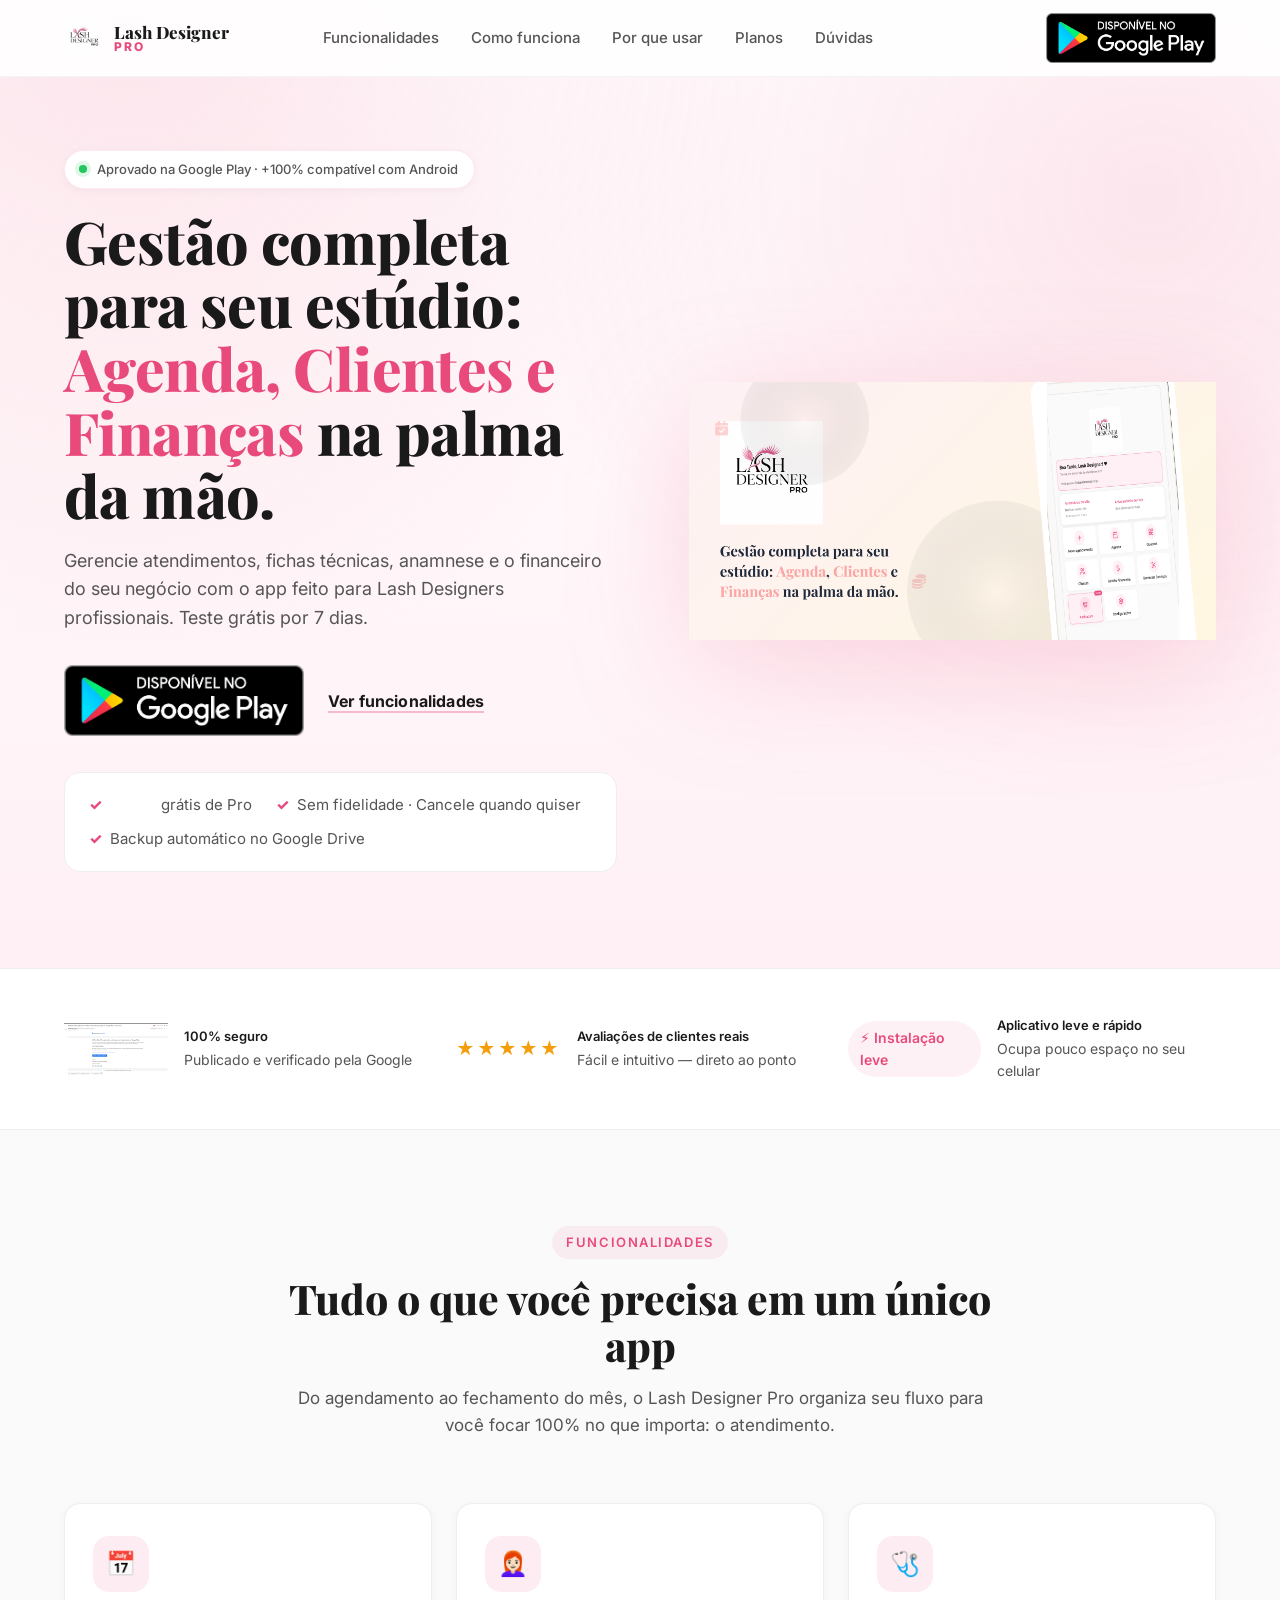
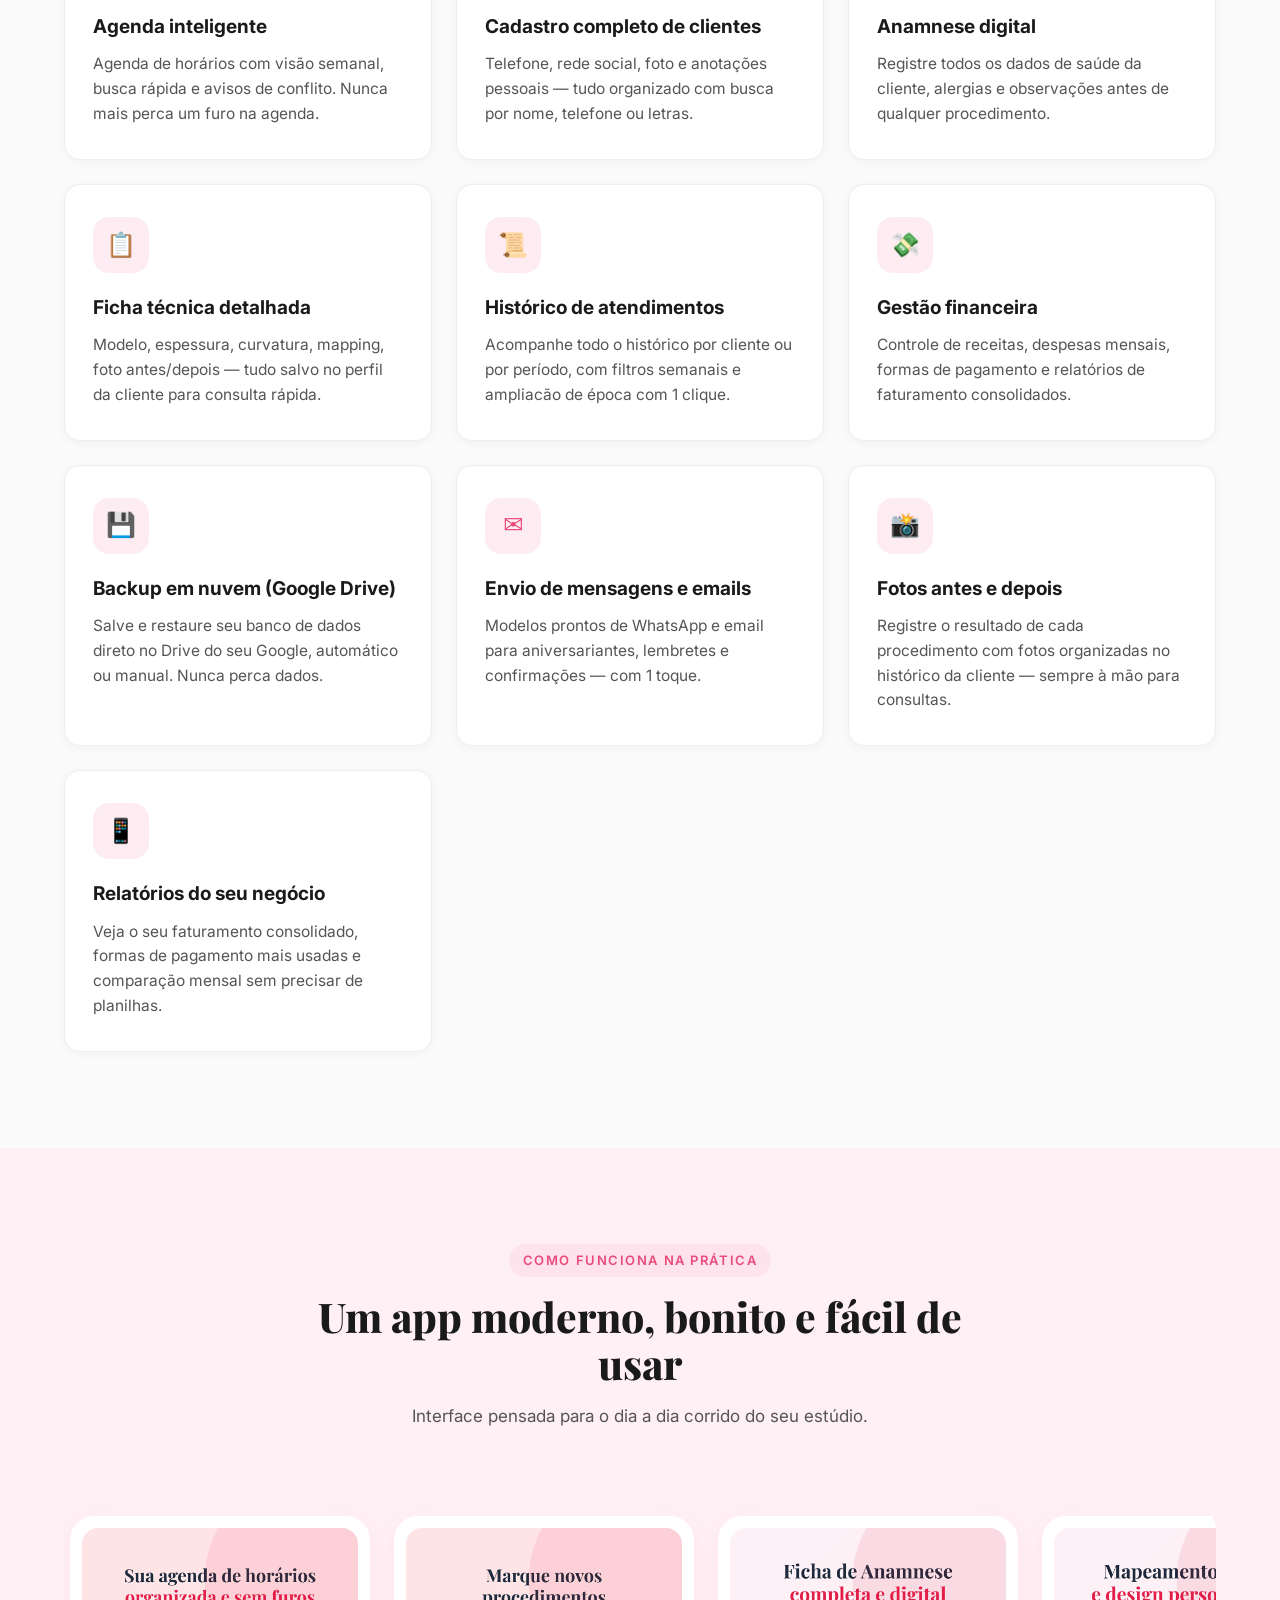
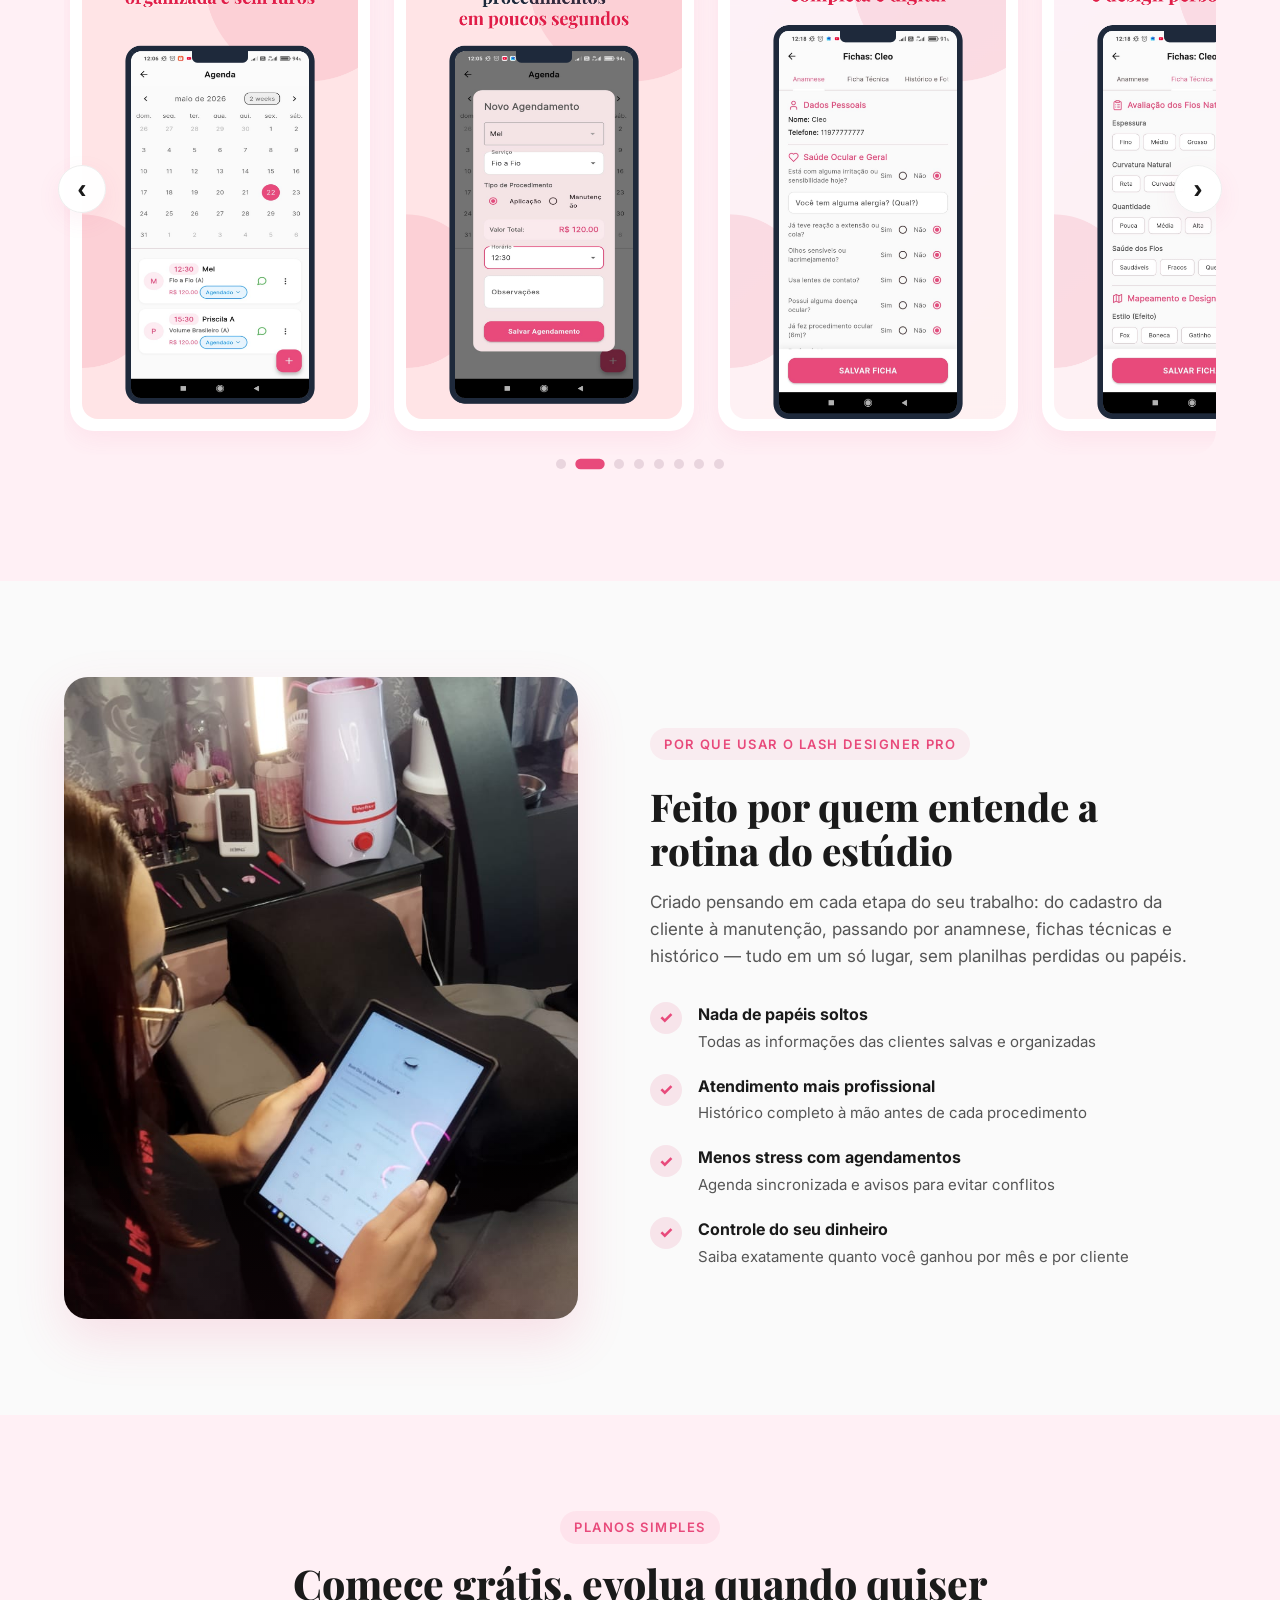
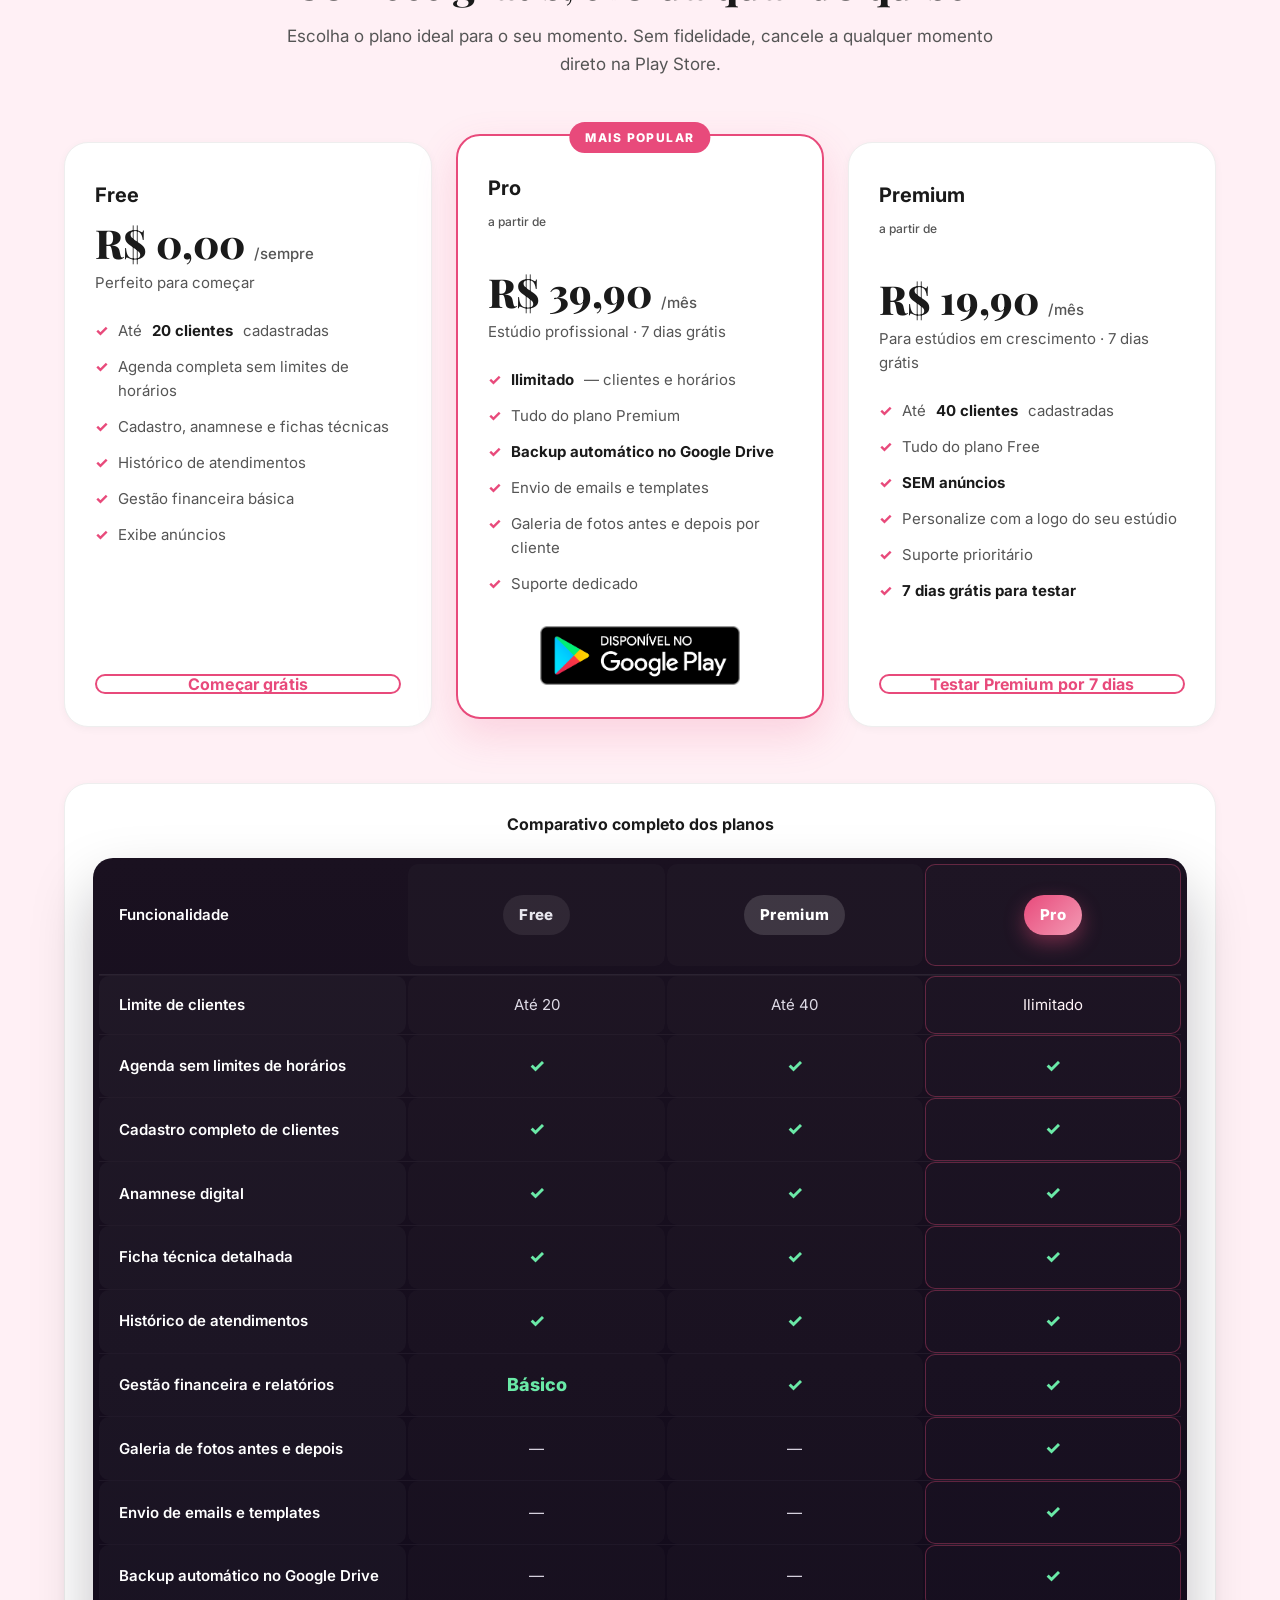
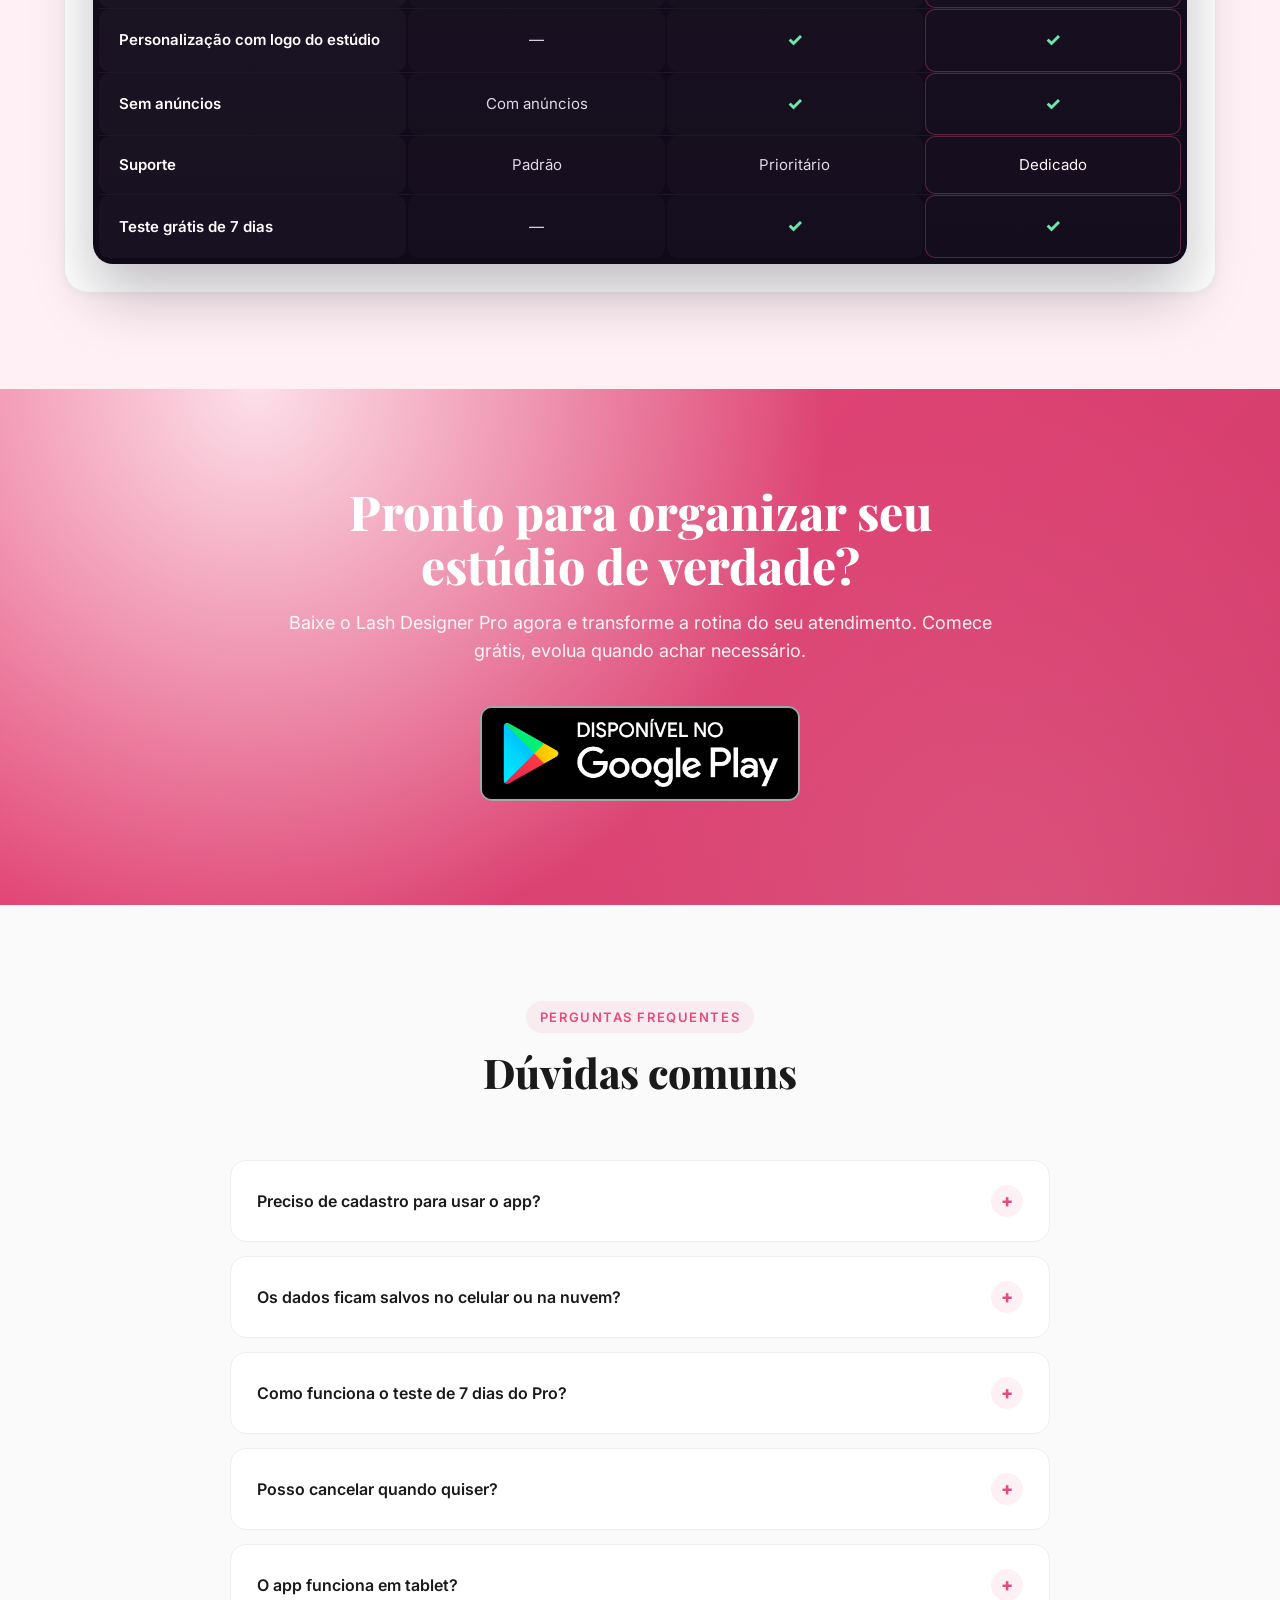
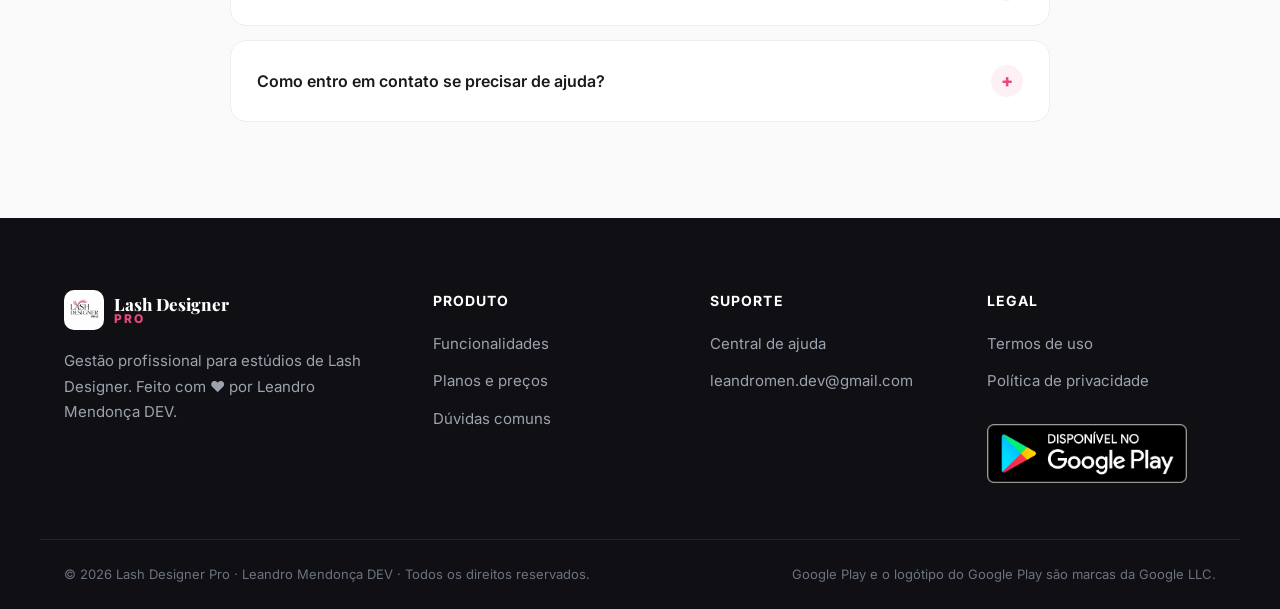
==== index.html @ ff180535 "Site do Lash Designer Pro (landing page)" ====
<!DOCTYPE html>
<html lang="pt-BR">
<head>
  <meta charset="UTF-8" />
  <meta http-equiv="X-UA-Compatible" content="IE=edge" />
  <meta name="viewport" content="width=device-width, initial-scale=1.0" />
  <meta name="theme-color" content="#E84A7B" />

  <title>Lash Designer Pro — Gestão Completa para Seu Estúdio</title>
  <meta
    name="description"
    content="Solução profissional para Lash Designers com gestão de agenda, clientes, histórico de atendimentos, financeiro e backup em nuvem. Teste grátis por 7 dias."
  />
  <meta
    name="keywords"
    content="Lash Designer, agenda de lash, aplicativo para lash designer, gestão de estúdio, ficha técnica de cílios, anamnese de lash"
  />
  <meta name="author" content="Leandro Mendonça DEV" />

  <meta property="og:type" content="website" />
  <meta property="og:title" content="Lash Designer Pro — Gestão Completa para Seu Estúdio" />
  <meta
    property="og:description"
    content="Agenda, clientes, histórico de atendimentos, financeiro e backup em nuvem. Tudo na palma da mão."
  />
  <meta property="og:image" content="assets/img/hero-mockup.png" />
  <meta property="og:locale" content="pt_BR" />

  <link rel="icon" type="image/png" href="assets/img/logo.png" />
  <link rel="preconnect" href="https://fonts.googleapis.com" />
  <link rel="preconnect" href="https://fonts.gstatic.com" crossorigin />
  <link
    href="https://fonts.googleapis.com/css2?family=Inter:wght@400;500;600;700&family=Playfair+Display:wght@700;800&display=swap"
    rel="stylesheet"
  />
  <link rel="stylesheet" href="css/styles.css" />
</head>
<body>
  <!-- NAVBAR -->
  <header class="navbar" id="navbar">
    <div class="container nav-container">
      <a href="#top" class="brand" aria-label="Lash Designer Pro home">
        <img src="assets/img/logo.png" alt="Logo Lash Designer Pro" class="brand-logo" />
        <div class="brand-text">
          <span class="brand-title">Lash Designer</span>
          <span class="brand-sub">PRO</span>
        </div>
      </a>

      <nav class="nav-menu" id="nav-menu" aria-label="Menu principal">
        <a href="#funcionalidades">Funcionalidades</a>
        <a href="#screenshots">Como funciona</a>
        <a href="#por-que-usar">Por que usar</a>
        <a href="#planos">Planos</a>
        <a href="#faq">Dúvidas</a>
      </nav>

      <a
        class="play-badge-link nav-cta-badge"
        href="https://play.google.com/store/apps/details?id=com.lmdev.lashagenda&hl=pt"
        target="_blank"
        rel="noopener"
        aria-label="Baixar na Google Play"
      >
        <img
          class="play-badge play-badge-sm"
          src="assets/img/disponivel-google-play.png"
          alt="Baixar na Google Play"
          width="170"
          height="52"
        />
      </a>

      <button
        class="nav-toggle"
        id="nav-toggle"
        aria-expanded="false"
        aria-controls="nav-menu"
        aria-label="Abrir menu"
      >
        <span></span><span></span><span></span>
      </button>
    </div>
  </header>

  <main id="top">
    <!-- HERO -->
    <section class="hero">
      <div class="container hero-grid">
        <div class="hero-copy">
          <span class="badge">
            <span class="badge-dot"></span>
            Aprovado na Google Play · +100% compatível com Android
          </span>
          <h1 class="hero-title">
            Gestão completa para seu estúdio:
            <span class="accent">Agenda, Clientes e Finanças</span>
            na palma da mão.
          </h1>
          <p class="hero-sub">
            Gerencie atendimentos, fichas técnicas, anamnese e o financeiro do
            seu negócio com o app feito para Lash Designers profissionais.
            Teste grátis por 7 dias.
          </p>
          <div class="hero-cta">
            <a
              class="play-badge-link"
              href="https://play.google.com/store/apps/details?id=com.lmdev.lashagenda&hl=pt"
              target="_blank"
              rel="noopener"
              aria-label="Baixar Lash Designer Pro na Google Play"
            >
              <img
                class="play-badge play-badge-lg"
                src="assets/img/disponivel-google-play.png"
                alt="Disponível no Google Play"
                width="240"
                height="72"
              />
            </a>
            <a class="btn btn-ghost btn-lg" href="#funcionalidades">
              Ver funcionalidades
            </a>
          </div>
          <ul class="hero-proof">
            <li>
              <strong>7 dias</strong> grátis de Pro
            </li>
            <li>
              Sem fidelidade · Cancele quando quiser
            </li>
            <li>
              Backup automático no Google Drive
            </li>
          </ul>
        </div>

        <div class="hero-visual">
          <img
            src="assets/img/hero-mockup.png"
            alt="Tela inicial do Lash Designer Pro mostrando os cards de Agenda, Clientes e Finanças"
            class="hero-mockup"
            loading="eager"
          />
        </div>
      </div>
    </section>

    <!-- PROOF STRIP -->
    <section class="proof-strip" aria-label="Prova social e aprovação">
      <div class="container proof-grid">
        <div class="proof-item">
          <img
            src="assets/img/badge-play-aprovado.png"
            alt="Aplicativo aprovado na Google Play"
            class="proof-badge"
          />
          <div>
            <p class="proof-label">100% seguro</p>
            <p class="proof-value">Publicado e verificado pela Google</p>
          </div>
        </div>
        <div class="proof-item">
          <div class="proof-stars" aria-hidden="true">
            <span>★</span><span>★</span><span>★</span><span>★</span><span>★</span>
          </div>
          <div>
            <p class="proof-label">Avaliações de clientes reais</p>
            <p class="proof-value">Fácil e intuitivo — direto ao ponto</p>
          </div>
        </div>
        <div class="proof-item">
          <p class="proof-chip">⚡ Instalação leve</p>
          <div>
            <p class="proof-label">Aplicativo leve e rápido</p>
            <p class="proof-value">Ocupa pouco espaço no seu celular</p>
          </div>
        </div>
      </div>
    </section>

    <!-- FEATURES -->
    <section class="features section" id="funcionalidades">
      <div class="container">
        <div class="section-head">
          <span class="eyebrow">Funcionalidades</span>
          <h2>Tudo o que você precisa em um único app</h2>
          <p>
            Do agendamento ao fechamento do mês, o Lash Designer Pro organiza
            seu fluxo para você focar 100% no que importa: o atendimento.
          </p>
        </div>

        <div class="features-grid">
          <article class="feature-card">
            <div class="feature-icon icon-pink">📅</div>
            <h3>Agenda inteligente</h3>
            <p>
              Agenda de horários com visão semanal, busca rápida e avisos de
              conflito. Nunca mais perca um furo na agenda.
            </p>
          </article>

          <article class="feature-card">
            <div class="feature-icon icon-pink">👩🏻‍🦰</div>
            <h3>Cadastro completo de clientes</h3>
            <p>
              Telefone, rede social, foto e anotações pessoais — tudo organizado
              com busca por nome, telefone ou letras.
            </p>
          </article>

          <article class="feature-card">
            <div class="feature-icon icon-pink">🩺</div>
            <h3>Anamnese digital</h3>
            <p>
              Registre todos os dados de saúde da cliente, alergias e
              observações antes de qualquer procedimento.
            </p>
          </article>

          <article class="feature-card">
            <div class="feature-icon icon-pink">📋</div>
            <h3>Ficha técnica detalhada</h3>
            <p>
              Modelo, espessura, curvatura, mapping, foto antes/depois — tudo
              salvo no perfil da cliente para consulta rápida.
            </p>
          </article>

          <article class="feature-card">
            <div class="feature-icon icon-pink">📜</div>
            <h3>Histórico de atendimentos</h3>
            <p>
              Acompanhe todo o histórico por cliente ou por período, com filtros
              semanais e ampliacão de época com 1 clique.
            </p>
          </article>

          <article class="feature-card">
            <div class="feature-icon icon-pink">💸</div>
            <h3>Gestão financeira</h3>
            <p>
              Controle de receitas, despesas mensais, formas de pagamento e
              relatórios de faturamento consolidados.
            </p>
          </article>

          <article class="feature-card">
            <div class="feature-icon icon-pink">💾</div>
            <h3>Backup em nuvem (Google Drive)</h3>
            <p>
              Salve e restaure seu banco de dados direto no Drive do seu Google,
              automático ou manual. Nunca perca dados.
            </p>
          </article>

          <article class="feature-card">
            <div class="feature-icon icon-pink">✉️</div>
            <h3>Envio de mensagens e emails</h3>
            <p>
              Modelos prontos de WhatsApp e email para aniversariantes,
              lembretes e confirmações — com 1 toque.
            </p>
          </article>

          <article class="feature-card">
            <div class="feature-icon icon-pink">📸</div>
            <h3>Fotos antes e depois</h3>
            <p>
              Registre o resultado de cada procedimento com fotos organizadas
              no histórico da cliente — sempre à mão para consultas.
            </p>
          </article>

          <article class="feature-card">
            <div class="feature-icon icon-pink">📱</div>
            <h3>Relatórios do seu negócio</h3>
            <p>
              Veja o seu faturamento consolidado, formas de pagamento mais
              usadas e comparação mensal sem precisar de planilhas.
            </p>
          </article>
        </div>
      </div>
    </section>

    <!-- SCREENSHOTS -->
    <section class="screenshots section section-soft" id="screenshots">
      <div class="container">
        <div class="section-head">
          <span class="eyebrow">Como funciona na prática</span>
          <h2>Um app moderno, bonito e fácil de usar</h2>
          <p>Interface pensada para o dia a dia corrido do seu estúdio.</p>
        </div>

        <div class="carousel" id="screenshots-carousel" aria-roledescription="carousel" aria-label="Screenshots do app">
          <button class="carousel-btn carousel-prev" type="button" aria-label="Screenshot anterior">‹</button>
          <button class="carousel-btn carousel-next" type="button" aria-label="Próxima screenshot">›</button>

          <div class="carousel-viewport">
            <div class="carousel-track" id="carousel-track">
              <figure class="screenshot-item carousel-slide" aria-roledescription="slide" aria-label="1 de 8 — Tela inicial do app">
                <img src="assets/img/play/screen1-home.png" alt="Tela inicial do app" loading="lazy" />
              </figure>
              <figure class="screenshot-item carousel-slide" aria-roledescription="slide" aria-label="2 de 8 — Agenda semanal do Lash Designer Pro">
                <img src="assets/img/play/screen5-agenda.png" alt="Agenda semanal do Lash Designer Pro" loading="lazy" />
              </figure>
              <figure class="screenshot-item carousel-slide" aria-roledescription="slide" aria-label="3 de 8 — Novo agendamento em segundos">
                <img src="assets/img/play/screen8-novo-agendamento.png" alt="Novo agendamento em segundos" loading="lazy" />
              </figure>
              <figure class="screenshot-item carousel-slide" aria-roledescription="slide" aria-label="4 de 8 — Gerenciamento de clientes">
                <img src="assets/img/play/screen2.png" alt="Gerenciamento de clientes" loading="lazy" />
              </figure>
              <figure class="screenshot-item carousel-slide" aria-roledescription="slide" aria-label="5 de 8 — Tela de histórico e detalhes">
                <img src="assets/img/play/screen3.png" alt="Tela de histórico e detalhes" loading="lazy" />
              </figure>
              <figure class="screenshot-item carousel-slide" aria-roledescription="slide" aria-label="6 de 8 — Tela de financeiro ou serviços">
                <img src="assets/img/play/screen4.png" alt="Tela de financeiro ou serviços" loading="lazy" />
              </figure>
              <figure class="screenshot-item carousel-slide" aria-roledescription="slide" aria-label="7 de 8 — Tela de backup ou configurações">
                <img src="assets/img/play/screen6.png" alt="Tela de backup ou configurações" loading="lazy" />
              </figure>
              <figure class="screenshot-item carousel-slide" aria-roledescription="slide" aria-label="8 de 8 — Tela de planos e assinatura">
                <img src="assets/img/play/screen7.png" alt="Tela de planos e assinatura" loading="lazy" />
              </figure>
            </div>
          </div>

          <div class="carousel-dots" id="carousel-dots" role="tablist" aria-label="Escolher screenshot"></div>
        </div>
      </div>
    </section>

    <!-- POR QUE USAR (LIFESTYLE) -->
    <section class="why section" id="por-que-usar">
      <div class="container why-grid">
        <div class="why-media">
          <img
            src="assets/img/lifestyle.jpeg"
            alt="Lash Designer utilizando o app no tablet dentro do estúdio"
            class="why-photo"
            loading="lazy"
          />
        </div>
        <div class="why-copy">
          <span class="eyebrow">Por que usar o Lash Designer Pro</span>
          <h2>Feito por quem entende a rotina do estúdio</h2>
          <p>
            Criado pensando em cada etapa do seu trabalho: do cadastro da
            cliente à manutenção, passando por anamnese, fichas técnicas e
            histórico — tudo em um só lugar, sem planilhas perdidas ou papéis.
          </p>

          <ul class="why-list">
            <li>
              <span class="check">✓</span>
              <div>
                <strong>Nada de papéis soltos</strong>
                <p>Todas as informações das clientes salvas e organizadas</p>
              </div>
            </li>
            <li>
              <span class="check">✓</span>
              <div>
                <strong>Atendimento mais profissional</strong>
                <p>Histórico completo à mão antes de cada procedimento</p>
              </div>
            </li>
            <li>
              <span class="check">✓</span>
              <div>
                <strong>Menos stress com agendamentos</strong>
                <p>Agenda sincronizada e avisos para evitar conflitos</p>
              </div>
            </li>
            <li>
              <span class="check">✓</span>
              <div>
                <strong>Controle do seu dinheiro</strong>
                <p>Saiba exatamente quanto você ganhou por mês e por cliente</p>
              </div>
            </li>
          </ul>
        </div>
      </div>
    </section>

    <!-- PLANOS -->
    <section class="pricing section section-soft" id="planos">
      <div class="container">
        <div class="section-head">
          <span class="eyebrow">Planos simples</span>
          <h2>Comece grátis, evolua quando quiser</h2>
          <p>
            Escolha o plano ideal para o seu momento. Sem fidelidade, cancele a
            qualquer momento direto na Play Store.
          </p>
        </div>

        <div class="pricing-grid">
          <!-- Free -->
          <article class="plan-card">
            <header class="plan-head">
              <h3>Free</h3>
              <p class="plan-price">
                R$ 0,00
                <span>/sempre</span>
              </p>
              <p class="plan-sub">Perfeito para começar</p>
            </header>
            <ul class="plan-list">
              <li>Até <strong>20 clientes</strong> cadastradas</li>
              <li>Agenda completa sem limites de horários</li>
              <li>Cadastro, anamnese e fichas técnicas</li>
              <li>Histórico de atendimentos</li>
              <li>Gestão financeira básica</li>
              <li>Exibe anúncios</li>
            </ul>
            <a
              class="btn btn-outline btn-block"
              href="https://play.google.com/store/apps/details?id=com.lmdev.lashagenda&hl=pt"
              target="_blank"
              rel="noopener"
            >
              Começar grátis
            </a>
          </article>

          <!-- Pro (destaque) -->
          <article class="plan-card plan-featured">
            <div class="plan-ribbon">MAIS POPULAR</div>
            <header class="plan-head">
              <h3>Pro</h3>
              <p class="plan-price">
                <span class="small">a partir de</span><br />
                R$ 39,90
                <span>/mês</span>
              </p>
              <p class="plan-sub">Estúdio profissional · 7 dias grátis</p>
            </header>
            <ul class="plan-list">
              <li><strong>Ilimitado</strong> — clientes e horários</li>
              <li>Tudo do plano Premium</li>
              <li><strong>Backup automático no Google Drive</strong></li>
              <li>Envio de emails e templates</li>
              <li>Galeria de fotos antes e depois por cliente</li>
              <li>Suporte dedicado</li>
            </ul>
            <a
              class="play-badge-link play-badge-block"
              href="https://play.google.com/store/apps/details?id=com.lmdev.lashagenda&hl=pt"
              target="_blank"
              rel="noopener"
              aria-label="Testar plano Pro por 7 dias na Google Play"
            >
              <img
                class="play-badge play-badge-md"
                src="assets/img/disponivel-google-play.png"
                alt="Testar Pro por 7 dias — Disponível no Google Play"
                width="220"
                height="66"
              />
            </a>
          </article>

          <!-- Premium -->
          <article class="plan-card">
            <header class="plan-head">
              <h3>Premium</h3>
              <p class="plan-price">
                <span class="small">a partir de</span><br />
                R$ 19,90
                <span>/mês</span>
              </p>
              <p class="plan-sub">Para estúdios em crescimento · 7 dias grátis</p>
            </header>
            <ul class="plan-list">
              <li>Até <strong>40 clientes</strong> cadastradas</li>
              <li>Tudo do plano Free</li>
              <li><strong>SEM anúncios</strong></li>
              <li>Personalize com a logo do seu estúdio</li>
              <li>Suporte prioritário</li>
              <li><strong>7 dias grátis para testar</strong></li>
            </ul>
            <a
              class="btn btn-outline btn-block"
              href="https://play.google.com/store/apps/details?id=com.lmdev.lashagenda&hl=pt"
              target="_blank"
              rel="noopener"
            >
              Testar Premium por 7 dias
            </a>
          </article>
        </div>

        <div class="pricing-table-wrap">
          <p class="pricing-table-label">Comparativo completo dos planos</p>

          <div class="pricing-table" role="table" aria-label="Comparativo de planos Free, Premium e Pro">
            <div class="pricing-table-head pricing-table-row" role="row">
              <div class="pricing-table-cell pricing-table-feature" role="columnheader">Funcionalidade</div>
              <div class="pricing-table-cell" role="columnheader">
                <span class="plan-mini plan-mini-free">Free</span>
              </div>
              <div class="pricing-table-cell" role="columnheader">
                <span class="plan-mini plan-mini-premium">Premium</span>
              </div>
              <div class="pricing-table-cell pricing-table-featured" role="columnheader">
                <span class="plan-mini plan-mini-pro">Pro</span>
              </div>
            </div>

            <div class="pricing-table-row" role="row">
              <div class="pricing-table-cell pricing-table-feature" role="cell">Limite de clientes</div>
              <div class="pricing-table-cell" role="cell">Até 20</div>
              <div class="pricing-table-cell" role="cell">Até 40</div>
              <div class="pricing-table-cell pricing-table-featured" role="cell">Ilimitado</div>
            </div>

            <div class="pricing-table-row" role="row">
              <div class="pricing-table-cell pricing-table-feature" role="cell">Agenda sem limites de horários</div>
              <div class="pricing-table-cell pricing-check" role="cell">✓</div>
              <div class="pricing-table-cell pricing-check" role="cell">✓</div>
              <div class="pricing-table-cell pricing-table-featured pricing-check" role="cell">✓</div>
            </div>

            <div class="pricing-table-row" role="row">
              <div class="pricing-table-cell pricing-table-feature" role="cell">Cadastro completo de clientes</div>
              <div class="pricing-table-cell pricing-check" role="cell">✓</div>
              <div class="pricing-table-cell pricing-check" role="cell">✓</div>
              <div class="pricing-table-cell pricing-table-featured pricing-check" role="cell">✓</div>
            </div>

            <div class="pricing-table-row" role="row">
              <div class="pricing-table-cell pricing-table-feature" role="cell">Anamnese digital</div>
              <div class="pricing-table-cell pricing-check" role="cell">✓</div>
              <div class="pricing-table-cell pricing-check" role="cell">✓</div>
              <div class="pricing-table-cell pricing-table-featured pricing-check" role="cell">✓</div>
            </div>

            <div class="pricing-table-row" role="row">
              <div class="pricing-table-cell pricing-table-feature" role="cell">Ficha técnica detalhada</div>
              <div class="pricing-table-cell pricing-check" role="cell">✓</div>
              <div class="pricing-table-cell pricing-check" role="cell">✓</div>
              <div class="pricing-table-cell pricing-table-featured pricing-check" role="cell">✓</div>
            </div>

            <div class="pricing-table-row" role="row">
              <div class="pricing-table-cell pricing-table-feature" role="cell">Histórico de atendimentos</div>
              <div class="pricing-table-cell pricing-check" role="cell">✓</div>
              <div class="pricing-table-cell pricing-check" role="cell">✓</div>
              <div class="pricing-table-cell pricing-table-featured pricing-check" role="cell">✓</div>
            </div>

            <div class="pricing-table-row" role="row">
              <div class="pricing-table-cell pricing-table-feature" role="cell">Gestão financeira e relatórios</div>
              <div class="pricing-table-cell pricing-check" role="cell">Básico</div>
              <div class="pricing-table-cell pricing-check" role="cell">✓</div>
              <div class="pricing-table-cell pricing-table-featured pricing-check" role="cell">✓</div>
            </div>

            <div class="pricing-table-row" role="row">
              <div class="pricing-table-cell pricing-table-feature" role="cell">Galeria de fotos antes e depois</div>
              <div class="pricing-table-cell" role="cell">—</div>
              <div class="pricing-table-cell" role="cell">—</div>
              <div class="pricing-table-cell pricing-table-featured pricing-check" role="cell">✓</div>
            </div>

            <div class="pricing-table-row" role="row">
              <div class="pricing-table-cell pricing-table-feature" role="cell">Envio de emails e templates</div>
              <div class="pricing-table-cell" role="cell">—</div>
              <div class="pricing-table-cell" role="cell">—</div>
              <div class="pricing-table-cell pricing-table-featured pricing-check" role="cell">✓</div>
            </div>

            <div class="pricing-table-row" role="row">
              <div class="pricing-table-cell pricing-table-feature" role="cell">Backup automático no Google Drive</div>
              <div class="pricing-table-cell" role="cell">—</div>
              <div class="pricing-table-cell" role="cell">—</div>
              <div class="pricing-table-cell pricing-table-featured pricing-check" role="cell">✓</div>
            </div>

            <div class="pricing-table-row" role="row">
              <div class="pricing-table-cell pricing-table-feature" role="cell">Personalização com logo do estúdio</div>
              <div class="pricing-table-cell" role="cell">—</div>
              <div class="pricing-table-cell pricing-check" role="cell">✓</div>
              <div class="pricing-table-cell pricing-table-featured pricing-check" role="cell">✓</div>
            </div>

            <div class="pricing-table-row" role="row">
              <div class="pricing-table-cell pricing-table-feature" role="cell">Sem anúncios</div>
              <div class="pricing-table-cell" role="cell">Com anúncios</div>
              <div class="pricing-table-cell pricing-check" role="cell">✓</div>
              <div class="pricing-table-cell pricing-table-featured pricing-check" role="cell">✓</div>
            </div>

            <div class="pricing-table-row" role="row">
              <div class="pricing-table-cell pricing-table-feature" role="cell">Suporte</div>
              <div class="pricing-table-cell" role="cell">Padrão</div>
              <div class="pricing-table-cell" role="cell">Prioritário</div>
              <div class="pricing-table-cell pricing-table-featured" role="cell">Dedicado</div>
            </div>

            <div class="pricing-table-row" role="row">
              <div class="pricing-table-cell pricing-table-feature" role="cell">Teste grátis de 7 dias</div>
              <div class="pricing-table-cell" role="cell">—</div>
              <div class="pricing-table-cell pricing-check" role="cell">✓</div>
              <div class="pricing-table-cell pricing-table-featured pricing-check" role="cell">✓</div>
            </div>
          </div>
        </div>
      </div>
    </section>

    <!-- FINAL CTA -->
    <section class="final-cta">
      <div class="container final-cta-inner">
        <h2>Pronto para organizar seu estúdio de verdade?</h2>
        <p>
          Baixe o Lash Designer Pro agora e transforme a rotina do seu
          atendimento. Comece grátis, evolua quando achar necessário.
        </p>
        <a
          class="play-badge-link"
          href="https://play.google.com/store/apps/details?id=com.lmdev.lashagenda&hl=pt"
          target="_blank"
          rel="noopener"
          aria-label="Baixar Lash Designer Pro na Google Play"
        >
          <img
            class="play-badge play-badge-xl"
            src="assets/img/disponivel-google-play.png"
            alt="Disponível no Google Play"
            width="300"
            height="90"
          />
        </a>
      </div>
    </section>

    <!-- FAQ -->
    <section class="faq section" id="faq">
      <div class="container">
        <div class="section-head">
          <span class="eyebrow">Perguntas frequentes</span>
          <h2>Dúvidas comuns</h2>
        </div>

        <div class="faq-list">
          <details class="faq-item">
            <summary>
              <span>Preciso de cadastro para usar o app?</span>
              <span class="faq-toggle">+</span>
            </summary>
            <p>
              Não. Você baixa, abre e já pode começar a cadastrar suas clientes
              e agendamentos gratuitamente. O login com Google é necessário
              apenas para o backup em nuvem do plano Pro.
            </p>
          </details>

          <details class="faq-item">
            <summary>
              <span>Os dados ficam salvos no celular ou na nuvem?</span>
              <span class="faq-toggle">+</span>
            </summary>
            <p>
              Por padrão tudo é salvo localmente no seu celular (SQLite). No
              plano Pro você ativa o backup automático no Google Drive e pode
              restaurar em outro dispositivo, mantendo sua base intacta.
            </p>
          </details>

          <details class="faq-item">
            <summary>
              <span>Como funciona o teste de 7 dias do Pro?</span>
              <span class="faq-toggle">+</span>
            </summary>
            <p>
              Ao assinar o Pro pela Play Store, você ganha 7 dias de acesso
              completo sem cobrança. Se não gostar, basta cancelar antes do fim
              do período que nada é cobrado.
            </p>
          </details>

          <details class="faq-item">
            <summary>
              <span>Posso cancelar quando quiser?</span>
              <span class="faq-toggle">+</span>
            </summary>
            <p>
              Claro! Sem fidelidade nenhuma. A assinatura é recorrente mensal e
              você pode cancelar direto pela Play Store a qualquer momento,
              mantendo o acesso até o fim do período pago.
            </p>
          </details>

          <details class="faq-item">
            <summary>
              <span>O app funciona em tablet?</span>
              <span class="faq-toggle">+</span>
            </summary>
            <p>
              Sim. Todas as telas são adaptáveis a celulares e tablets Android,
              com layout responsivo para você usar onde preferir — inclusive no
              estúdio, com a tela maior.
            </p>
          </details>

          <details class="faq-item">
            <summary>
              <span>Como entro em contato se precisar de ajuda?</span>
              <span class="faq-toggle">+</span>
            </summary>
            <p>
              Dentro do app, menu Configurações, existe uma área de Suporte e
              Contato. Lá você também encontra os nossos canais oficiais para
              dúvidas rápidas por WhatsApp ou email.
            </p>
          </details>
        </div>
      </div>
    </section>
  </main>

  <!-- FOOTER -->
  <footer class="footer">
    <div class="container footer-grid">
      <div class="footer-brand">
        <a href="#top" class="brand">
          <img src="assets/img/logo.png" alt="Logo Lash Designer Pro" class="brand-logo" />
          <div class="brand-text">
            <span class="brand-title">Lash Designer</span>
            <span class="brand-sub">PRO</span>
          </div>
        </a>
        <p>
          Gestão profissional para estúdios de Lash Designer. Feito com ❤️ por
          Leandro Mendonça DEV.
        </p>
      </div>

      <div class="footer-col">
        <h4>Produto</h4>
        <ul>
          <li><a href="#funcionalidades">Funcionalidades</a></li>
          <li><a href="#planos">Planos e preços</a></li>
          <li><a href="#faq">Dúvidas comuns</a></li>
        </ul>
      </div>

      <div class="footer-col">
        <h4>Suporte</h4>
        <ul>
          <li><a href="#faq">Central de ajuda</a></li>
          <li><a href="mailto:leandromen.dev@gmail.com">leandromen.dev@gmail.com</a></li>
        </ul>
      </div>

      <div class="footer-col">
        <h4>Legal</h4>
        <ul>
          <li><a href="termos.html">Termos de uso</a></li>
          <li><a href="privacidade.html">Política de privacidade</a></li>
        </ul>
        <a
          class="play-badge-link footer-play-badge"
          href="https://play.google.com/store/apps/details?id=com.lmdev.lashagenda&hl=pt"
          target="_blank"
          rel="noopener"
          aria-label="Baixar Lash Designer Pro na Google Play"
        >
          <img
            class="play-badge play-badge-md"
            src="assets/img/disponivel-google-play.png"
            alt="Disponível no Google Play"
            width="190"
            height="58"
          />
        </a>
      </div>
    </div>

    <div class="container footer-bottom">
      <p>© <span id="year"></span> Lash Designer Pro · Leandro Mendonça DEV · Todos os direitos reservados.</p>
      <p class="footer-disclaimer">
        Google Play e o logótipo do Google Play são marcas da Google LLC.
      </p>
    </div>
  </footer>

  <script src="js/main.js" defer></script>
</body>
</html>
---- css/styles.css ----
/* =========================================================
   Lash Designer Pro · Landing Page
   Paleta extraída do app (lib/src/core/theme.dart)
   ========================================================= */

:root {
  --primary: #e84a7b;
  --primary-dark: #d13b6b;
  --primary-soft: #fff0f5;
  --accent: #f39ab4;
  --text: #1a1a1a;
  --subtext: #555555;
  --bg: #fafafa;
  --white: #ffffff;
  --border: #eeeeee;
  --border-strong: #dddddd;
  --shadow-sm: 0 2px 8px rgba(0, 0, 0, 0.04);
  --shadow-md: 0 8px 24px rgba(232, 74, 123, 0.08);
  --shadow-lg: 0 20px 50px rgba(232, 74, 123, 0.15);
  --radius-sm: 8px;
  --radius-md: 12px;
  --radius-lg: 16px;
  --radius-xl: 24px;
  --container: 1200px;
  --transition: 0.25s ease;
  --font-sans: "Inter", system-ui, -apple-system, Segoe UI, Roboto, sans-serif;
  --font-display: "Playfair Display", Georgia, "Times New Roman", serif;
}

* {
  margin: 0;
  padding: 0;
  box-sizing: border-box;
}

html {
  scroll-behavior: smooth;
  scroll-padding-top: 80px;
}

body {
  font-family: var(--font-sans);
  color: var(--text);
  background: var(--bg);
  line-height: 1.6;
  -webkit-font-smoothing: antialiased;
  -moz-osx-font-smoothing: grayscale;
  overflow-x: hidden;
}

img {
  max-width: 100%;
  height: auto;
  display: block;
}

a {
  color: inherit;
  text-decoration: none;
  transition: color var(--transition);
}

.container {
  width: 100%;
  max-width: var(--container);
  margin: 0 auto;
  padding: 0 24px;
}

.section {
  padding: 96px 0;
}

.section-soft {
  background: var(--primary-soft);
}

.section-head {
  max-width: 720px;
  margin: 0 auto 64px;
  text-align: center;
}

.eyebrow {
  display: inline-block;
  font-size: 0.8125rem;
  font-weight: 600;
  letter-spacing: 0.12em;
  text-transform: uppercase;
  color: var(--primary);
  background: rgba(232, 74, 123, 0.08);
  padding: 6px 14px;
  border-radius: 999px;
  margin-bottom: 16px;
}

.section-head h2 {
  font-family: var(--font-display);
  font-size: clamp(1.875rem, 3.2vw, 2.75rem);
  font-weight: 800;
  line-height: 1.15;
  margin-bottom: 16px;
  color: var(--text);
}

.section-head p {
  color: var(--subtext);
  font-size: 1.0625rem;
}

/* =========================================================
   Botões
   ========================================================= */

.btn {
  display: inline-flex;
  align-items: center;
  justify-content: center;
  gap: 8px;
  font-family: var(--font-sans);
  font-weight: 700;
  letter-spacing: 0.01em;
  border-radius: var(--radius-lg);
  border: 2px solid transparent;
  cursor: pointer;
  transition: all var(--transition);
  text-align: center;
  line-height: 1;
  user-select: none;
}

.btn:hover {
  transform: translateY(-1px);
}

.btn-sm {
  padding: 10px 18px;
  font-size: 0.875rem;
  min-height: 42px;
}

.btn-lg {
  padding: 16px 26px;
  font-size: 1rem;
  min-height: 54px;
  border-radius: 16px;
}

.btn-xl {
  padding: 20px 30px;
  font-size: 1.0625rem;
  min-height: 64px;
  border-radius: 18px;
}

.btn-block {
  width: 100%;
}

.btn-primary {
  background: var(--primary);
  color: var(--white);
  box-shadow: 0 8px 20px rgba(232, 74, 123, 0.3);
}

.btn-primary:hover {
  background: var(--primary-dark);
  box-shadow: 0 12px 28px rgba(232, 74, 123, 0.4);
}

.btn-outline {
  background: var(--white);
  color: var(--primary);
  border-color: var(--primary);
}

.btn-outline:hover {
  background: var(--primary);
  color: var(--white);
}

.btn-ghost {
  background: transparent;
  color: var(--text);
  border-color: transparent;
  padding-left: 6px;
  padding-right: 6px;
  text-decoration: underline;
  text-underline-offset: 4px;
  text-decoration-color: rgba(232, 74, 123, 0.35);
  text-decoration-thickness: 2px;
  min-height: auto;
  box-shadow: none;
}

.btn-ghost:hover {
  color: var(--primary);
  text-decoration-color: var(--primary);
  transform: none;
}

/* =========================================================
   Navbar
   ========================================================= */

.navbar {
  position: fixed;
  top: 0;
  left: 0;
  right: 0;
  z-index: 100;
  background: rgba(255, 255, 255, 0.9);
  backdrop-filter: saturate(180%) blur(10px);
  -webkit-backdrop-filter: saturate(180%) blur(10px);
  border-bottom: 1px solid rgba(0, 0, 0, 0.04);
  transition: box-shadow var(--transition);
}

.navbar.scrolled {
  box-shadow: var(--shadow-sm);
}

.nav-container {
  display: flex;
  align-items: center;
  justify-content: space-between;
  gap: 16px;
  height: 76px;
}

.brand {
  display: flex;
  align-items: center;
  gap: 10px;
  flex-shrink: 0;
}

.brand-logo {
  width: 40px;
  height: 40px;
  object-fit: contain;
  border-radius: 10px;
}

.brand-text {
  display: flex;
  flex-direction: column;
  line-height: 1;
}

.brand-title {
  font-family: var(--font-display);
  font-weight: 800;
  font-size: 1.0625rem;
  color: var(--text);
}

.brand-sub {
  font-weight: 800;
  font-size: 0.75rem;
  letter-spacing: 0.15em;
  color: var(--primary);
}

.nav-menu {
  display: flex;
  align-items: center;
  gap: 32px;
  margin: 0 auto;
}

.nav-menu a {
  font-size: 0.9375rem;
  font-weight: 500;
  color: var(--subtext);
  position: relative;
  padding: 6px 0;
}

.nav-menu a:hover {
  color: var(--primary);
}

.nav-menu a::after {
  content: "";
  position: absolute;
  left: 0;
  bottom: 0;
  width: 0;
  height: 2px;
  background: var(--primary);
  border-radius: 999px;
  transition: width var(--transition);
}

.nav-menu a:hover::after {
  width: 100%;
}

.nav-cta,
.nav-cta-badge {
  margin-left: auto;
}

.nav-toggle {
  display: none;
  background: none;
  border: 0;
  cursor: pointer;
  width: 44px;
  height: 44px;
  padding: 10px;
  margin-left: auto;
}

.nav-toggle span {
  display: block;
  width: 100%;
  height: 2.5px;
  background: var(--text);
  margin: 5px 0;
  border-radius: 2px;
  transition: all var(--transition);
  transform-origin: center;
}

.nav-toggle[aria-expanded="true"] span:nth-child(1) {
  transform: translateY(7.5px) rotate(45deg);
}
.nav-toggle[aria-expanded="true"] span:nth-child(2) {
  opacity: 0;
}
.nav-toggle[aria-expanded="true"] span:nth-child(3) {
  transform: translateY(-7.5px) rotate(-45deg);
}

/* =========================================================
   Hero
   ========================================================= */

.hero {
  padding-top: 150px;
  padding-bottom: 96px;
  background:
    radial-gradient(circle at 10% 0%, rgba(243, 154, 180, 0.25), transparent 45%),
    radial-gradient(circle at 90% 20%, rgba(232, 74, 123, 0.12), transparent 45%),
    linear-gradient(180deg, #ffffff 0%, var(--primary-soft) 100%);
  overflow: hidden;
}

.hero-grid {
  display: grid;
  grid-template-columns: 1.05fr 1fr;
  gap: 72px;
  align-items: center;
}

.badge {
  display: inline-flex;
  align-items: center;
  gap: 10px;
  background: var(--white);
  padding: 8px 16px 8px 14px;
  border-radius: 999px;
  box-shadow: var(--shadow-sm);
  border: 1px solid rgba(232, 74, 123, 0.12);
  font-size: 0.8125rem;
  color: var(--subtext);
  font-weight: 500;
  margin-bottom: 20px;
}

.badge-dot {
  width: 8px;
  height: 8px;
  background: #22c55e;
  border-radius: 50%;
  box-shadow: 0 0 0 4px rgba(34, 197, 94, 0.15);
}

.hero-title {
  font-family: var(--font-display);
  font-size: clamp(2.1875rem, 4.6vw, 3.75rem);
  font-weight: 800;
  line-height: 1.08;
  letter-spacing: -0.01em;
  margin-bottom: 20px;
  color: var(--text);
}

.hero-title .accent {
  color: var(--primary);
}

.hero-sub {
  color: var(--subtext);
  font-size: 1.125rem;
  margin-bottom: 32px;
  max-width: 560px;
}

.hero-cta {
  display: flex;
  align-items: center;
  gap: 16px;
  margin-bottom: 36px;
  flex-wrap: wrap;
}

.hero-proof {
  display: flex;
  flex-wrap: wrap;
  list-style: none;
  gap: 10px 24px;
  padding: 20px 24px;
  background: var(--white);
  border: 1px solid var(--border);
  border-radius: var(--radius-lg);
  max-width: 560px;
}

.hero-proof li {
  display: flex;
  align-items: center;
  gap: 8px;
  color: var(--subtext);
  font-size: 0.9375rem;
}

.hero-proof li::before {
  content: "✓";
  color: var(--primary);
  font-weight: 800;
}

.hero-proof strong {
  color: var(--white);
}

/* Google Play Badge */
.play-badge-link {
  display: inline-block;
  text-decoration: none;
  transition: transform 0.3s ease, filter 0.3s ease;
  outline: none;
  line-height: 0;
  border-radius: 14px;
}
.play-badge-link:hover {
  transform: translateY(-2px) scale(1.02);
  filter: drop-shadow(0 8px 18px rgba(0, 0, 0, 0.35));
}
.play-badge-link:focus-visible {
  box-shadow: 0 0 0 3px var(--primary);
}
.play-badge {
  display: block;
  height: auto;
}
.play-badge-lg   { width: min(240px, 62vw); max-width: 260px; }
.play-badge-xl   { width: min(320px, 78vw); max-width: 340px; }
.play-badge-md   { width: min(200px, 68vw); max-width: 220px; }
.play-badge-sm   { width: min(170px, 40vw); max-width: 180px; }

.play-badge-block {
  display: flex !important;
  justify-content: center;
  margin-top: 6px;
}

.footer-play-badge {
  margin-top: 10px;
  display: inline-block;
}

@media (max-width: 768px) {
  .hero-cta {
    flex-direction: row;
    flex-wrap: wrap;
    align-items: center;
    justify-content: center;
  }
}

.hero-visual {
  position: relative;
}

.hero-mockup {
  width: 100%;
  max-width: 640px;
  margin-left: auto;
  filter: drop-shadow(0 30px 60px rgba(232, 74, 123, 0.18));
  animation: float 6s ease-in-out infinite;
}

@keyframes float {
  0%, 100% { transform: translateY(0); }
  50% { transform: translateY(-14px); }
}

/* =========================================================
   Proof strip
   ========================================================= */

.proof-strip {
  padding: 36px 0;
  background: var(--white);
  border-top: 1px solid var(--border);
  border-bottom: 1px solid var(--border);
}

.proof-grid {
  display: grid;
  grid-template-columns: repeat(3, 1fr);
  gap: 24px;
}

.proof-item {
  display: flex;
  align-items: center;
  gap: 16px;
  padding: 10px 0;
}

.proof-badge {
  height: 52px;
  width: auto;
  object-fit: contain;
}

.proof-stars {
  display: flex;
  color: #f59e0b;
  font-size: 1.125rem;
  letter-spacing: 2px;
}

.proof-chip {
  background: rgba(232, 74, 123, 0.08);
  color: var(--primary);
  padding: 6px 12px;
  border-radius: 999px;
  font-size: 0.875rem;
  font-weight: 600;
}

.proof-label {
  font-size: 0.8125rem;
  font-weight: 600;
  color: var(--text);
  margin-bottom: 2px;
}

.proof-value {
  font-size: 0.875rem;
  color: var(--subtext);
}

/* =========================================================
   Features
   ========================================================= */

.features-grid {
  display: grid;
  grid-template-columns: repeat(3, 1fr);
  gap: 24px;
}

.feature-card {
  background: var(--white);
  border: 1px solid var(--border);
  border-radius: var(--radius-lg);
  padding: 32px 28px;
  box-shadow: var(--shadow-sm);
  transition: all var(--transition);
}

.feature-card:hover {
  transform: translateY(-4px);
  border-color: rgba(232, 74, 123, 0.25);
  box-shadow: var(--shadow-md);
}

.feature-icon {
  width: 56px;
  height: 56px;
  border-radius: 16px;
  display: inline-flex;
  align-items: center;
  justify-content: center;
  font-size: 1.5rem;
  margin-bottom: 20px;
}

.icon-pink {
  background: rgba(232, 74, 123, 0.1);
  color: var(--primary);
}

.feature-card h3 {
  font-size: 1.1875rem;
  font-weight: 700;
  margin-bottom: 10px;
  color: var(--text);
}

.feature-card p {
  color: var(--subtext);
  font-size: 0.96875rem;
}

/* =========================================================
   Screenshots (Carousel automático lento)
   ========================================================= */

.carousel {
  position: relative;
  padding: 12px 0 16px;
}

.carousel-btn {
  position: absolute;
  top: 50%;
  transform: translateY(-50%);
  width: 48px;
  height: 48px;
  border-radius: 999px;
  border: 1px solid var(--border);
  background: rgba(255, 255, 255, 0.95);
  box-shadow: var(--shadow-md);
  color: var(--text);
  font-size: 1.75rem;
  line-height: 1;
  font-weight: 700;
  z-index: 5;
  cursor: pointer;
  display: inline-flex;
  align-items: center;
  justify-content: center;
  transition: transform 0.2s ease, background 0.2s ease, color 0.2s ease, border-color 0.2s ease;
}

.carousel-btn:hover {
  background: var(--primary);
  color: var(--white);
  border-color: var(--primary);
  transform: translateY(-50%) scale(1.06);
}

.carousel-btn:focus-visible {
  outline: 2px solid var(--primary);
  outline-offset: 3px;
}

.carousel-prev { left: -6px; }
.carousel-next { right: -6px; }

.carousel-viewport {
  overflow: hidden;
  padding: 10px 6px 24px;
  border-radius: var(--radius-xl);
}

.carousel-track {
  display: flex;
  gap: 24px;
  will-change: transform;
  transition: transform 0.8s cubic-bezier(0.22, 1, 0.36, 1);
}

.carousel-slide {
  flex: 0 0 auto;
  width: min(300px, 78vw);
  scroll-snap-align: start;
  background: var(--white);
  padding: 12px;
  border-radius: var(--radius-xl);
  box-shadow: var(--shadow-md);
  transform: scale(1);
  transition: transform 0.45s ease, box-shadow 0.45s ease;
}

.carousel-slide img {
  width: 100%;
  height: auto;
  border-radius: var(--radius-lg);
  object-fit: cover;
}

.carousel.is-paused .carousel-track {
  transition-duration: 0.2s;
}

.carousel-dots {
  display: flex;
  justify-content: center;
  align-items: center;
  gap: 10px;
  margin-top: 4px;
}

.carousel-dot {
  width: 10px;
  height: 10px;
  padding: 0;
  border-radius: 999px;
  border: none;
  background: #e9d5de;
  cursor: pointer;
  transition: transform 0.25s ease, background 0.25s ease, width 0.25s ease;
}

.carousel-dot:hover {
  background: var(--accent);
}

.carousel-dot.is-active {
  background: var(--primary);
  width: 28px;
  transform: scale(1.05);
}

@media (max-width: 768px) {
  .carousel-btn {
    width: 40px;
    height: 40px;
    font-size: 1.375rem;
  }
  .carousel-prev { left: -2px; }
  .carousel-next { right: -2px; }
  .carousel-viewport { padding: 10px 2px 22px; }
  .carousel-track { gap: 18px; }
}

@media (prefers-reduced-motion: reduce) {
  .carousel-track { transition: none !important; }
}

/* =========================================================
   Por que usar (lifestyle)
   ========================================================= */

.why-grid {
  display: grid;
  grid-template-columns: 1fr 1.1fr;
  gap: 72px;
  align-items: center;
}

.why-media {
  position: relative;
  border-radius: var(--radius-xl);
  overflow: hidden;
  box-shadow: var(--shadow-lg);
}

.why-media::after {
  content: "";
  position: absolute;
  inset: 0;
  background: linear-gradient(180deg, transparent 70%, rgba(232, 74, 123, 0.05));
}

.why-photo {
  width: 100%;
  aspect-ratio: 4/5;
  object-fit: cover;
  display: block;
}

.why-copy h2 {
  font-family: var(--font-display);
  font-size: clamp(1.875rem, 3vw, 2.5rem);
  font-weight: 800;
  line-height: 1.15;
  margin: 8px 0 16px;
  color: var(--text);
}

.why-copy > p {
  color: var(--subtext);
  font-size: 1.0625rem;
  margin-bottom: 32px;
}

.why-list {
  list-style: none;
  display: flex;
  flex-direction: column;
  gap: 20px;
}

.why-list li {
  display: flex;
  align-items: flex-start;
  gap: 16px;
}

.why-list .check {
  flex-shrink: 0;
  width: 32px;
  height: 32px;
  border-radius: 50%;
  background: rgba(232, 74, 123, 0.12);
  color: var(--primary);
  display: inline-flex;
  align-items: center;
  justify-content: center;
  font-weight: 800;
  font-size: 1rem;
}

.why-list strong {
  display: block;
  font-weight: 700;
  color: var(--text);
  margin-bottom: 2px;
}

.why-list p {
  color: var(--subtext);
  font-size: 0.9375rem;
  margin: 0;
}

/* =========================================================
   Pricing / Planos
   ========================================================= */

.pricing-grid {
  display: grid;
  grid-template-columns: repeat(3, 1fr);
  gap: 24px;
  align-items: stretch;
  margin-bottom: 56px;
}

.plan-card {
  position: relative;
  background: var(--white);
  border: 1px solid var(--border);
  border-radius: var(--radius-xl);
  padding: 36px 30px 32px;
  display: flex;
  flex-direction: column;
  gap: 24px;
  box-shadow: var(--shadow-sm);
  transition: all var(--transition);
}

.plan-card:hover {
  transform: translateY(-4px);
  box-shadow: var(--shadow-md);
}

.plan-featured {
  border: 2px solid var(--primary);
  box-shadow: 0 16px 40px rgba(232, 74, 123, 0.18);
  transform: translateY(-8px);
}

.plan-featured:hover {
  transform: translateY(-12px);
}

.plan-ribbon {
  position: absolute;
  top: -14px;
  left: 50%;
  transform: translateX(-50%);
  background: var(--primary);
  color: var(--white);
  font-size: 0.75rem;
  font-weight: 800;
  letter-spacing: 0.12em;
  padding: 6px 16px;
  border-radius: 999px;
  text-transform: uppercase;
}

.plan-head h3 {
  font-size: 1.25rem;
  font-weight: 700;
  color: var(--text);
  margin-bottom: 12px;
}

.plan-price {
  font-family: var(--font-display);
  font-size: 2.5rem;
  font-weight: 800;
  color: var(--text);
  line-height: 1;
  margin-bottom: 8px;
}

.plan-price .small {
  font-size: 0.75rem;
  font-family: var(--font-sans);
  font-weight: 500;
  color: var(--subtext);
  letter-spacing: 0;
  display: block;
  margin-bottom: 4px;
}

.plan-price span:not(.small) {
  font-size: 0.9375rem;
  font-weight: 500;
  color: var(--subtext);
  font-family: var(--font-sans);
}

.plan-sub {
  color: var(--subtext);
  font-size: 0.9375rem;
}

.plan-list {
  list-style: none;
  display: flex;
  flex-direction: column;
  gap: 12px;
  margin: 0;
}

.plan-list li {
  display: flex;
  align-items: flex-start;
  gap: 10px;
  color: var(--subtext);
  font-size: 0.9375rem;
}

.plan-list li::before {
  content: "✓";
  color: var(--primary);
  font-weight: 800;
  flex-shrink: 0;
  line-height: 1.6;
}

.plan-list strong {
  color: var(--text);
}

.plan-card .btn {
  margin-top: auto;
}

.pricing-table-wrap {
  background: var(--white);
  border-radius: var(--radius-xl);
  border: 1px solid var(--border);
  padding: 28px;
  box-shadow: var(--shadow-sm);
  text-align: center;
}

.pricing-table-label {
  font-weight: 700;
  color: var(--text);
  margin-bottom: 20px;
  font-size: 1rem;
}

.pricing-table {
  background: linear-gradient(180deg, #1a1120 0%, #10091a 100%);
  border-radius: 20px;
  padding: 6px;
  color: #f7f5fa;
  overflow-x: auto;
  scrollbar-width: thin;
  scrollbar-color: var(--primary) transparent;
  -webkit-overflow-scrolling: touch;
  box-shadow: 0 30px 60px rgba(10, 5, 20, 0.25);
}

.pricing-table::-webkit-scrollbar {
  height: 8px;
}
.pricing-table::-webkit-scrollbar-thumb {
  background: var(--primary);
  border-radius: 999px;
}

.pricing-table-row {
  display: grid;
  grid-template-columns: minmax(220px, 1.2fr) repeat(3, minmax(140px, 1fr));
  gap: 2px;
  min-width: 720px;
}

.pricing-table-head {
  position: sticky;
  top: 0;
  z-index: 2;
  padding-bottom: 8px;
  border-bottom: 1px solid rgba(255, 255, 255, 0.08);
}

.plan-mini {
  display: inline-flex;
  align-items: center;
  justify-content: center;
  height: 40px;
  padding: 0 16px;
  border-radius: 999px;
  font-weight: 800;
  font-size: 0.9375rem;
  letter-spacing: 0.02em;
  margin: 14px auto;
}

.plan-mini-free {
  background: rgba(255, 255, 255, 0.08);
  color: #e8e6ee;
}

.plan-mini-premium {
  background: rgba(255, 255, 255, 0.14);
  color: #ffffff;
}

.plan-mini-pro {
  background: linear-gradient(135deg, var(--primary), var(--accent));
  color: #ffffff;
  box-shadow: 0 8px 20px rgba(232, 74, 123, 0.4);
}

.pricing-table-cell {
  display: flex;
  align-items: center;
  justify-content: center;
  text-align: center;
  padding: 16px 14px;
  font-size: 0.9375rem;
  color: #dedae6;
  border-radius: 10px;
  min-height: 56px;
  transition: background 0.2s ease;
}

.pricing-table-cell + .pricing-table-cell {
  background: rgba(255, 255, 255, 0.02);
}

.pricing-table-feature {
  justify-content: flex-start;
  text-align: left;
  font-weight: 600;
  color: #ffffff;
  padding-left: 20px;
}

.pricing-table-featured {
  background: linear-gradient(180deg, rgba(232, 74, 123, 0.18), rgba(232, 74, 123, 0.06));
  color: #fff4f8;
  border: 1px solid rgba(232, 74, 123, 0.35);
}

.pricing-table-row:not(.pricing-table-head) .pricing-table-feature {
  background: rgba(255, 255, 255, 0.03);
}

.pricing-table-row + .pricing-table-row {
  border-top: 1px solid rgba(255, 255, 255, 0.05);
}

.pricing-check {
  color: #6ae9a7;
  font-weight: 800;
  font-size: 1.125rem;
}

@media (max-width: 768px) {
  .pricing-table-wrap {
    padding: 16px 12px 18px;
    border-radius: var(--radius-lg);
  }
  .pricing-table-row {
    grid-template-columns: minmax(180px, 1.2fr) repeat(3, minmax(110px, 1fr));
  }
  .pricing-table-cell {
    padding: 12px 8px;
    font-size: 0.875rem;
  }
  .plan-mini {
    height: 36px;
    font-size: 0.8125rem;
    padding: 0 12px;
    margin: 10px auto;
  }
}

/* =========================================================
   Final CTA
   ========================================================= */

.final-cta {
  padding: 96px 0;
  background:
    radial-gradient(circle at 20% 0%, rgba(255, 240, 245, 0.9), transparent 50%),
    radial-gradient(circle at 80% 100%, rgba(243, 154, 180, 0.2), transparent 45%),
    linear-gradient(135deg, var(--primary), var(--primary-dark));
  color: var(--white);
  text-align: center;
}

.final-cta-inner {
  max-width: 760px;
  margin: 0 auto;
}

.final-cta h2 {
  font-family: var(--font-display);
  font-size: clamp(2rem, 3.8vw, 3rem);
  font-weight: 800;
  line-height: 1.12;
  margin-bottom: 16px;
}

.final-cta p {
  color: rgba(255, 255, 255, 0.92);
  font-size: 1.125rem;
  margin-bottom: 40px;
}

.play-big {
  background: var(--white) !important;
  color: var(--primary) !important;
  box-shadow: 0 16px 40px rgba(0, 0, 0, 0.18) !important;
  padding: 16px 26px !important;
  border: 0 !important;
  border-radius: 18px !important;
  gap: 16px !important;
  min-height: 72px;
}

.play-big:hover {
  transform: translateY(-2px);
  box-shadow: 0 20px 48px rgba(0, 0, 0, 0.24) !important;
}

.play-icon {
  width: 40px;
  height: 40px;
  border-radius: 50%;
  background: var(--primary);
  color: var(--white);
  display: inline-flex;
  align-items: center;
  justify-content: center;
  font-size: 1rem;
  padding-left: 4px;
}

.play-big span:not(.play-icon) {
  display: flex;
  flex-direction: column;
  align-items: flex-start;
  line-height: 1.15;
}

.play-big small {
  font-size: 0.75rem;
  letter-spacing: 0.14em;
  color: var(--subtext);
  font-weight: 700;
  margin-bottom: 2px;
}

.play-big strong {
  font-size: 1.125rem;
  font-weight: 800;
  color: var(--text);
}

/* =========================================================
   FAQ
   ========================================================= */

.faq-list {
  max-width: 820px;
  margin: 0 auto;
  display: flex;
  flex-direction: column;
  gap: 14px;
}

.faq-item {
  background: var(--white);
  border: 1px solid var(--border);
  border-radius: var(--radius-lg);
  padding: 2px 2px;
  transition: all var(--transition);
  overflow: hidden;
}

.faq-item[open] {
  border-color: rgba(232, 74, 123, 0.3);
  box-shadow: var(--shadow-sm);
}

.faq-item summary {
  list-style: none;
  cursor: pointer;
  display: flex;
  align-items: center;
  justify-content: space-between;
  gap: 16px;
  padding: 22px 24px;
  font-weight: 600;
  color: var(--text);
  font-size: 1rem;
}

.faq-item summary::-webkit-details-marker {
  display: none;
}

.faq-toggle {
  flex-shrink: 0;
  width: 32px;
  height: 32px;
  border-radius: 50%;
  background: rgba(232, 74, 123, 0.08);
  color: var(--primary);
  display: inline-flex;
  align-items: center;
  justify-content: center;
  font-weight: 800;
  font-size: 1.125rem;
  transition: transform var(--transition), background var(--transition);
}

.faq-item[open] .faq-toggle {
  transform: rotate(45deg);
  background: var(--primary);
  color: var(--white);
}

.faq-item p {
  color: var(--subtext);
  padding: 0 24px 24px;
  font-size: 0.96875rem;
  line-height: 1.7;
}

/* =========================================================
   Footer
   ========================================================= */

.footer {
  background: #101014;
  color: #d1d5db;
  padding: 72px 0 24px;
}

.footer-grid {
  display: grid;
  grid-template-columns: 1.4fr repeat(3, 1fr);
  gap: 48px;
  padding-bottom: 48px;
  border-bottom: 1px solid rgba(255, 255, 255, 0.08);
}

.footer-brand p {
  margin-top: 18px;
  color: #9ca3af;
  font-size: 0.9375rem;
  max-width: 360px;
  line-height: 1.7;
}

.footer .brand-title {
  color: var(--white);
}

.footer-col h4 {
  color: var(--white);
  font-size: 0.875rem;
  font-weight: 700;
  letter-spacing: 0.08em;
  text-transform: uppercase;
  margin-bottom: 18px;
}

.footer-col ul {
  list-style: none;
  display: flex;
  flex-direction: column;
  gap: 12px;
  margin-bottom: 20px;
}

.footer-col a {
  color: #9ca3af;
  font-size: 0.9375rem;
  transition: color var(--transition);
}

.footer-col a:hover {
  color: var(--accent);
}

.footer-play {
  margin-top: 8px;
  background: var(--primary) !important;
  color: var(--white) !important;
  border-color: var(--primary) !important;
  max-width: 220px;
}

.footer-play:hover {
  background: var(--primary-dark) !important;
}

.footer-bottom {
  padding-top: 24px;
  display: flex;
  flex-wrap: wrap;
  justify-content: space-between;
  gap: 10px;
  font-size: 0.8125rem;
  color: #6b7280;
}

.footer-disclaimer {
  max-width: 520px;
  text-align: right;
}

/* =========================================================
   Responsivo · < 1024px
   ========================================================= */

@media (max-width: 1024px) {
  .features-grid,
  .pricing-grid {
    grid-template-columns: repeat(2, 1fr);
  }

  .hero-grid,
  .why-grid {
    grid-template-columns: 1fr;
    gap: 48px;
  }

  .hero-visual {
    order: -1;
  }

  .hero-mockup {
    margin: 0 auto;
  }

  .proof-grid {
    grid-template-columns: 1fr;
    gap: 20px;
  }

  .footer-grid {
    grid-template-columns: 1fr 1fr;
  }
}

/* =========================================================
   Responsivo · Mobile < 768px
   ========================================================= */

@media (max-width: 768px) {
  .section {
    padding: 64px 0;
  }

  .hero {
    padding-top: 120px;
    padding-bottom: 64px;
  }

  .section-head {
    margin-bottom: 40px;
  }

  .nav-menu,
  .nav-cta,
  .nav-cta-badge {
    display: none;
  }

  .nav-toggle {
    display: block;
  }

  .nav-menu.open {
    display: flex;
    position: fixed;
    top: 76px;
    left: 0;
    right: 0;
    background: var(--white);
    flex-direction: column;
    gap: 0;
    padding: 10px 24px 20px;
    border-bottom: 1px solid var(--border);
    box-shadow: var(--shadow-sm);
    animation: slideDown 0.2s ease;
  }

  .nav-menu.open a {
    padding: 14px 4px;
    border-bottom: 1px solid var(--border);
    font-weight: 600;
  }
  .nav-menu.open a:last-child {
    border-bottom: 0;
  }

  @keyframes slideDown {
    from { opacity: 0; transform: translateY(-8px); }
    to { opacity: 1; transform: translateY(0); }
  }

  .hero-cta {
    flex-direction: column;
    align-items: stretch;
  }

  .hero-cta .btn {
    width: 100%;
  }

  .hero-proof {
    flex-direction: column;
    align-items: flex-start;
    padding: 18px 20px;
  }

  .features-grid,
  .pricing-grid {
    grid-template-columns: 1fr;
  }

  .plan-featured {
    transform: translateY(0);
  }

  .why-photo {
    aspect-ratio: 16/12;
  }

  .screenshot-item {
    width: 80vw;
  }

  .final-cta {
    padding: 64px 0;
  }

  .play-big {
    width: 100%;
  }

  .footer-grid {
    grid-template-columns: 1fr;
    gap: 32px;
  }

  .footer-bottom {
    flex-direction: column;
    align-items: flex-start;
  }

  .footer-disclaimer {
    text-align: left;
  }
}

/* =========================================================
   Utilities
   ========================================================= */

@media (prefers-reduced-motion: reduce) {
  html { scroll-behavior: auto; }
  *, *::before, *::after {
    animation-duration: 0.001ms !important;
    animation-iteration-count: 1 !important;
    transition-duration: 0.001ms !important;
  }
}

/* =========================================================
   Páginas legais (Privacidade / Termos)
   ========================================================= */

.legal-hero {
  padding-top: 140px;
  padding-bottom: 36px;
  background: linear-gradient(180deg, #ffffff 0%, var(--primary-soft) 100%);
  border-bottom: 1px solid var(--border);
}

.legal-hero .container {
  max-width: 880px;
}

.legal-hero .eyebrow {
  margin-bottom: 14px;
}

.legal-hero h1 {
  font-family: var(--font-display);
  font-size: clamp(1.875rem, 3.2vw, 2.75rem);
  font-weight: 800;
  line-height: 1.15;
  color: var(--text);
  margin-bottom: 10px;
}

.legal-hero p {
  color: var(--subtext);
  font-size: 1rem;
}

.legal-content {
  padding: 56px 0 96px;
}

.legal-content .container {
  max-width: 880px;
}

.legal-card {
  background: var(--white);
  border: 1px solid var(--border);
  border-radius: var(--radius-xl);
  padding: 36px clamp(20px, 3vw, 48px);
  box-shadow: var(--shadow-sm);
  color: var(--text);
  line-height: 1.75;
}

.legal-card h2 {
  font-family: var(--font-display);
  font-size: 1.375rem;
  font-weight: 800;
  margin: 32px 0 12px;
  color: var(--text);
  scroll-margin-top: 96px;
}

.legal-card h2:first-child {
  margin-top: 0;
}

.legal-card h3 {
  font-size: 1.0625rem;
  font-weight: 700;
  margin: 24px 0 8px;
  color: var(--text);
}

.legal-card p {
  color: var(--subtext);
  margin: 8px 0 12px;
  font-size: 0.96875rem;
}

.legal-card ul,
.legal-card ol {
  margin: 10px 0 14px 20px;
  color: var(--subtext);
  font-size: 0.96875rem;
}

.legal-card li {
  margin: 6px 0;
}

.legal-card strong {
  color: var(--text);
}

.legal-card a {
  color: var(--primary);
  font-weight: 600;
  text-decoration: underline;
  text-underline-offset: 3px;
}

.legal-card a:hover {
  color: var(--primary-dark);
}

.legal-summary {
  background: rgba(232, 74, 123, 0.06);
  border-left: 3px solid var(--primary);
  padding: 16px 20px;
  border-radius: var(--radius-md);
  margin: 0 0 28px;
}

.legal-summary p {
  margin: 0;
  color: var(--text);
  font-weight: 500;
}

.legal-toc {
  background: var(--bg);
  border: 1px solid var(--border);
  border-radius: var(--radius-lg);
  padding: 20px 24px;
  margin-bottom: 28px;
}

.legal-toc h2 {
  margin: 0 0 12px !important;
  font-size: 1rem !important;
  font-family: var(--font-sans) !important;
  font-weight: 700;
  letter-spacing: 0.08em;
  text-transform: uppercase;
  color: var(--primary);
}

.legal-toc ol {
  margin: 0 0 0 20px;
  padding: 0;
}

.legal-toc li {
  margin: 6px 0;
  font-size: 0.9375rem;
}

.legal-footer-back {
  margin-top: 32px;
  display: inline-flex;
  align-items: center;
  gap: 8px;
  color: var(--primary);
  font-weight: 700;
}

.legal-footer-back:hover {
  color: var(--primary-dark);
}

@media (max-width: 768px) {
  .legal-hero { padding-top: 112px; padding-bottom: 24px; }
  .legal-content { padding: 36px 0 64px; }
  .legal-card { padding: 24px 20px; border-radius: var(--radius-lg); }
}
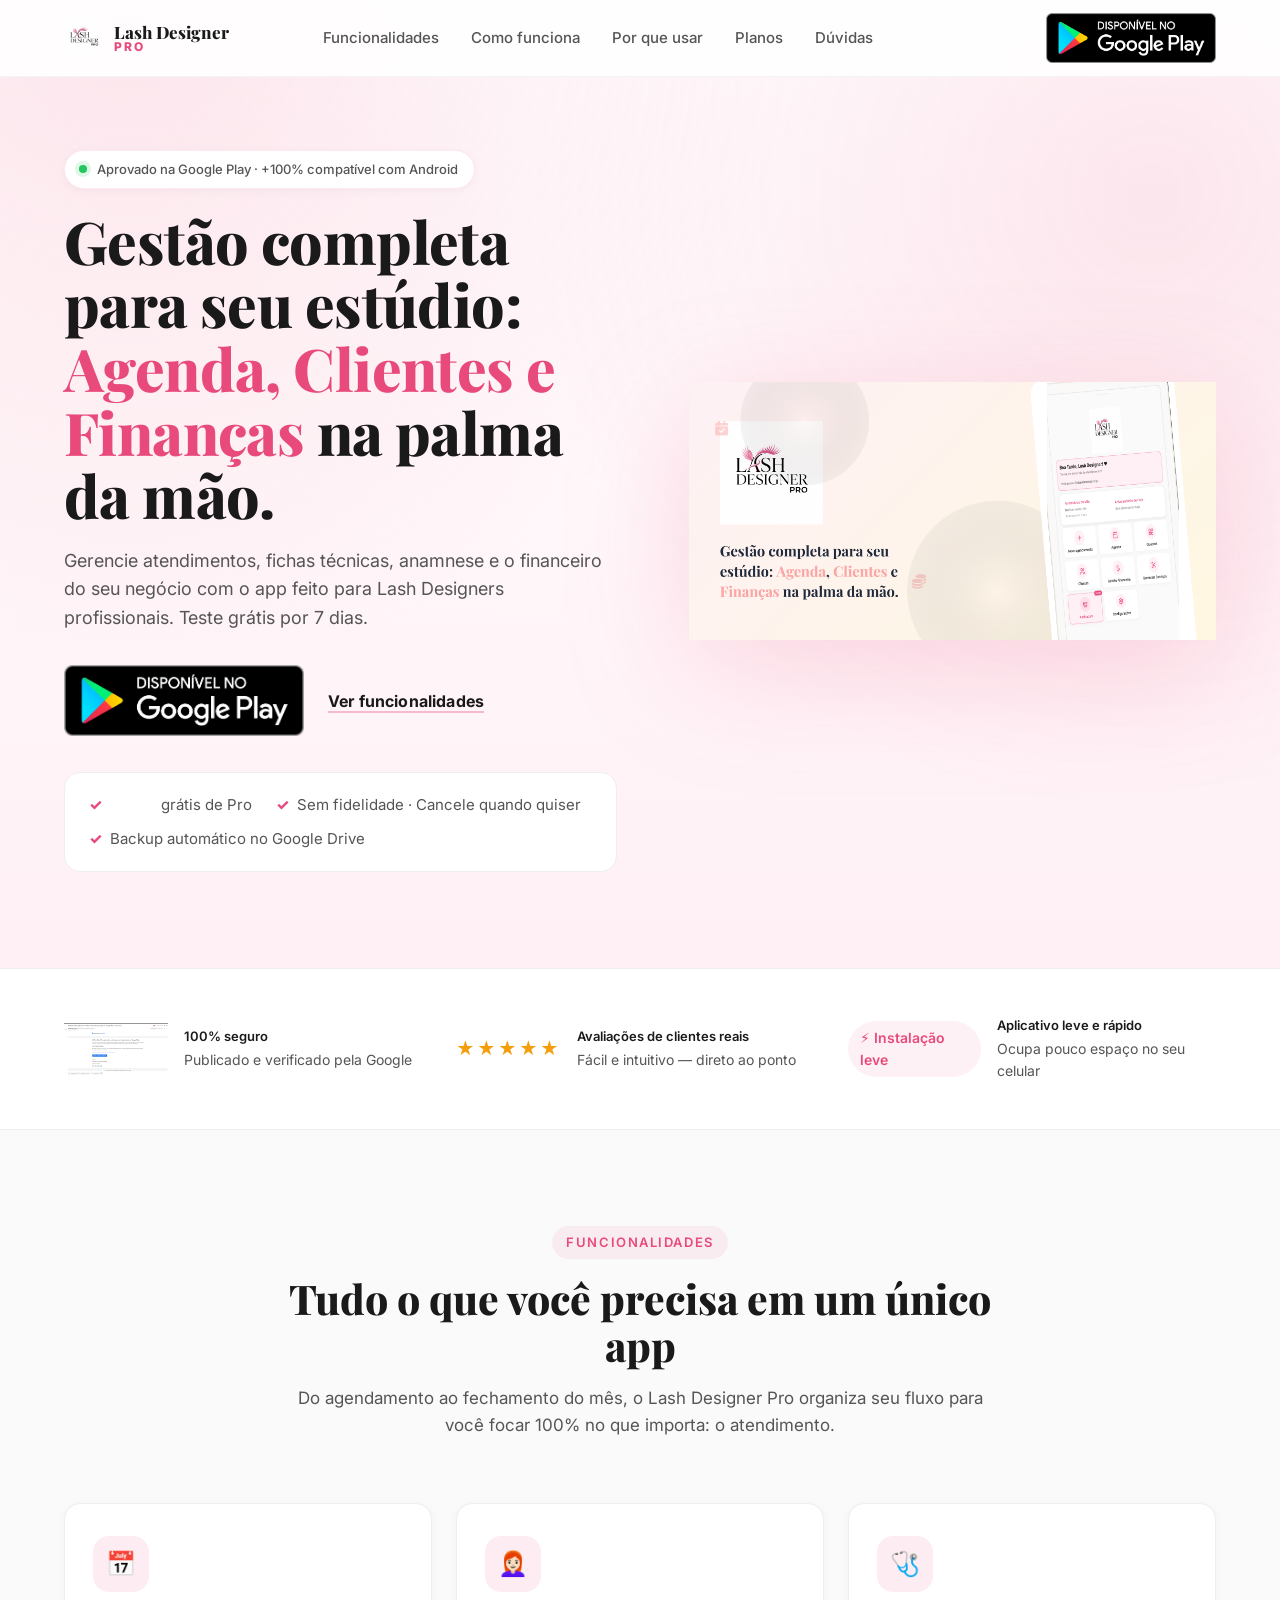
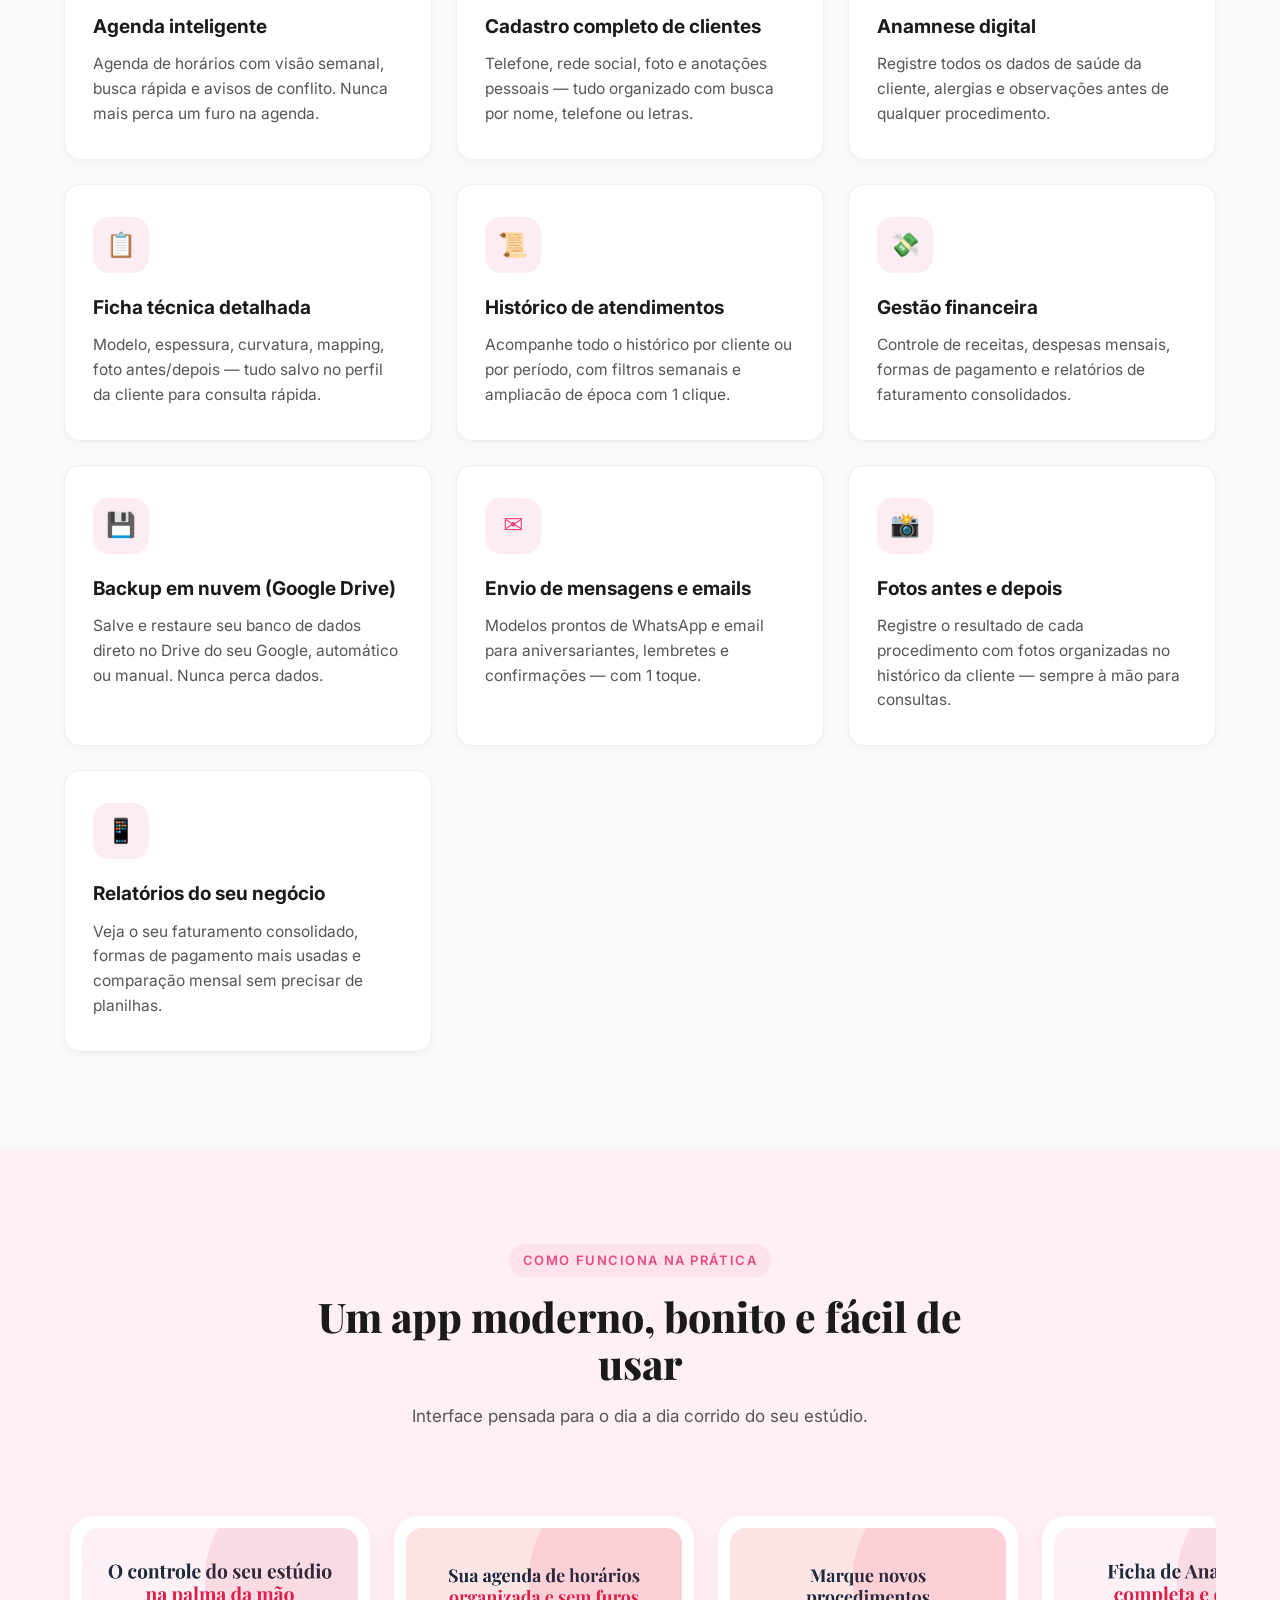
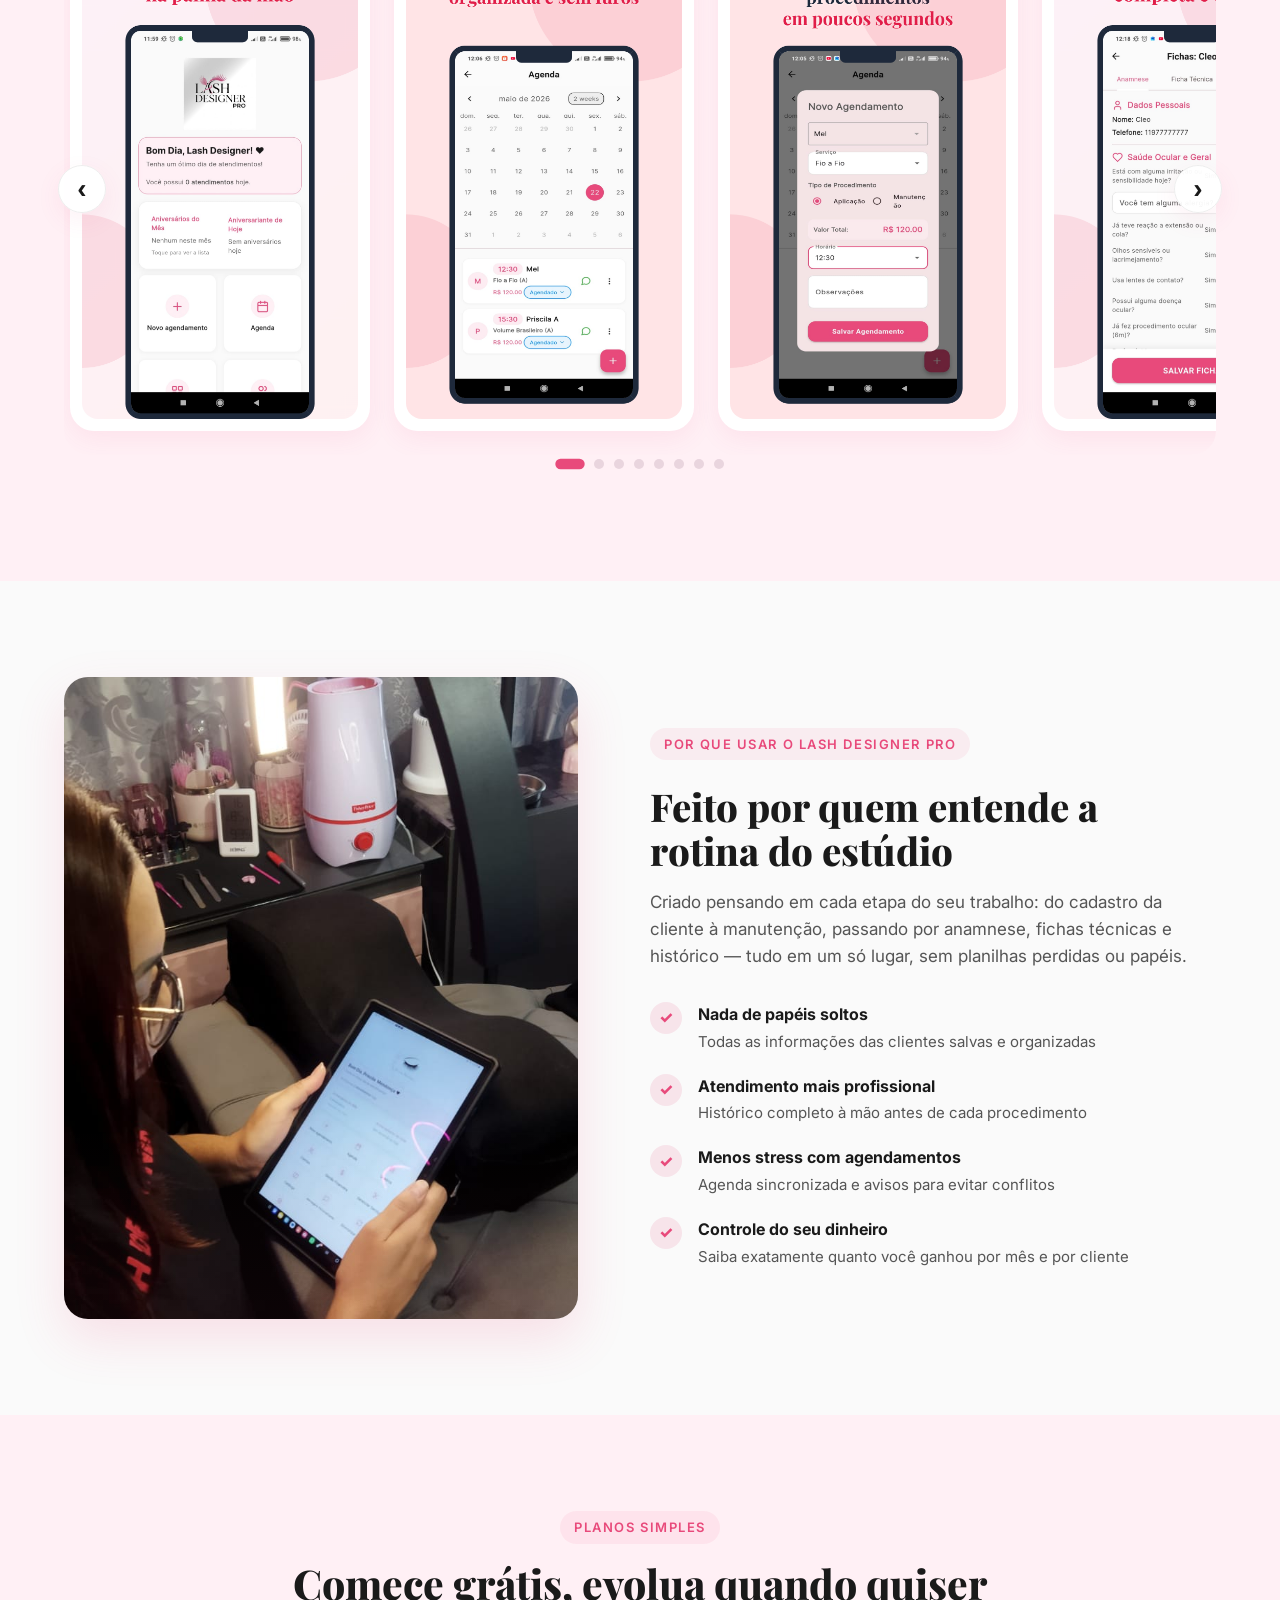
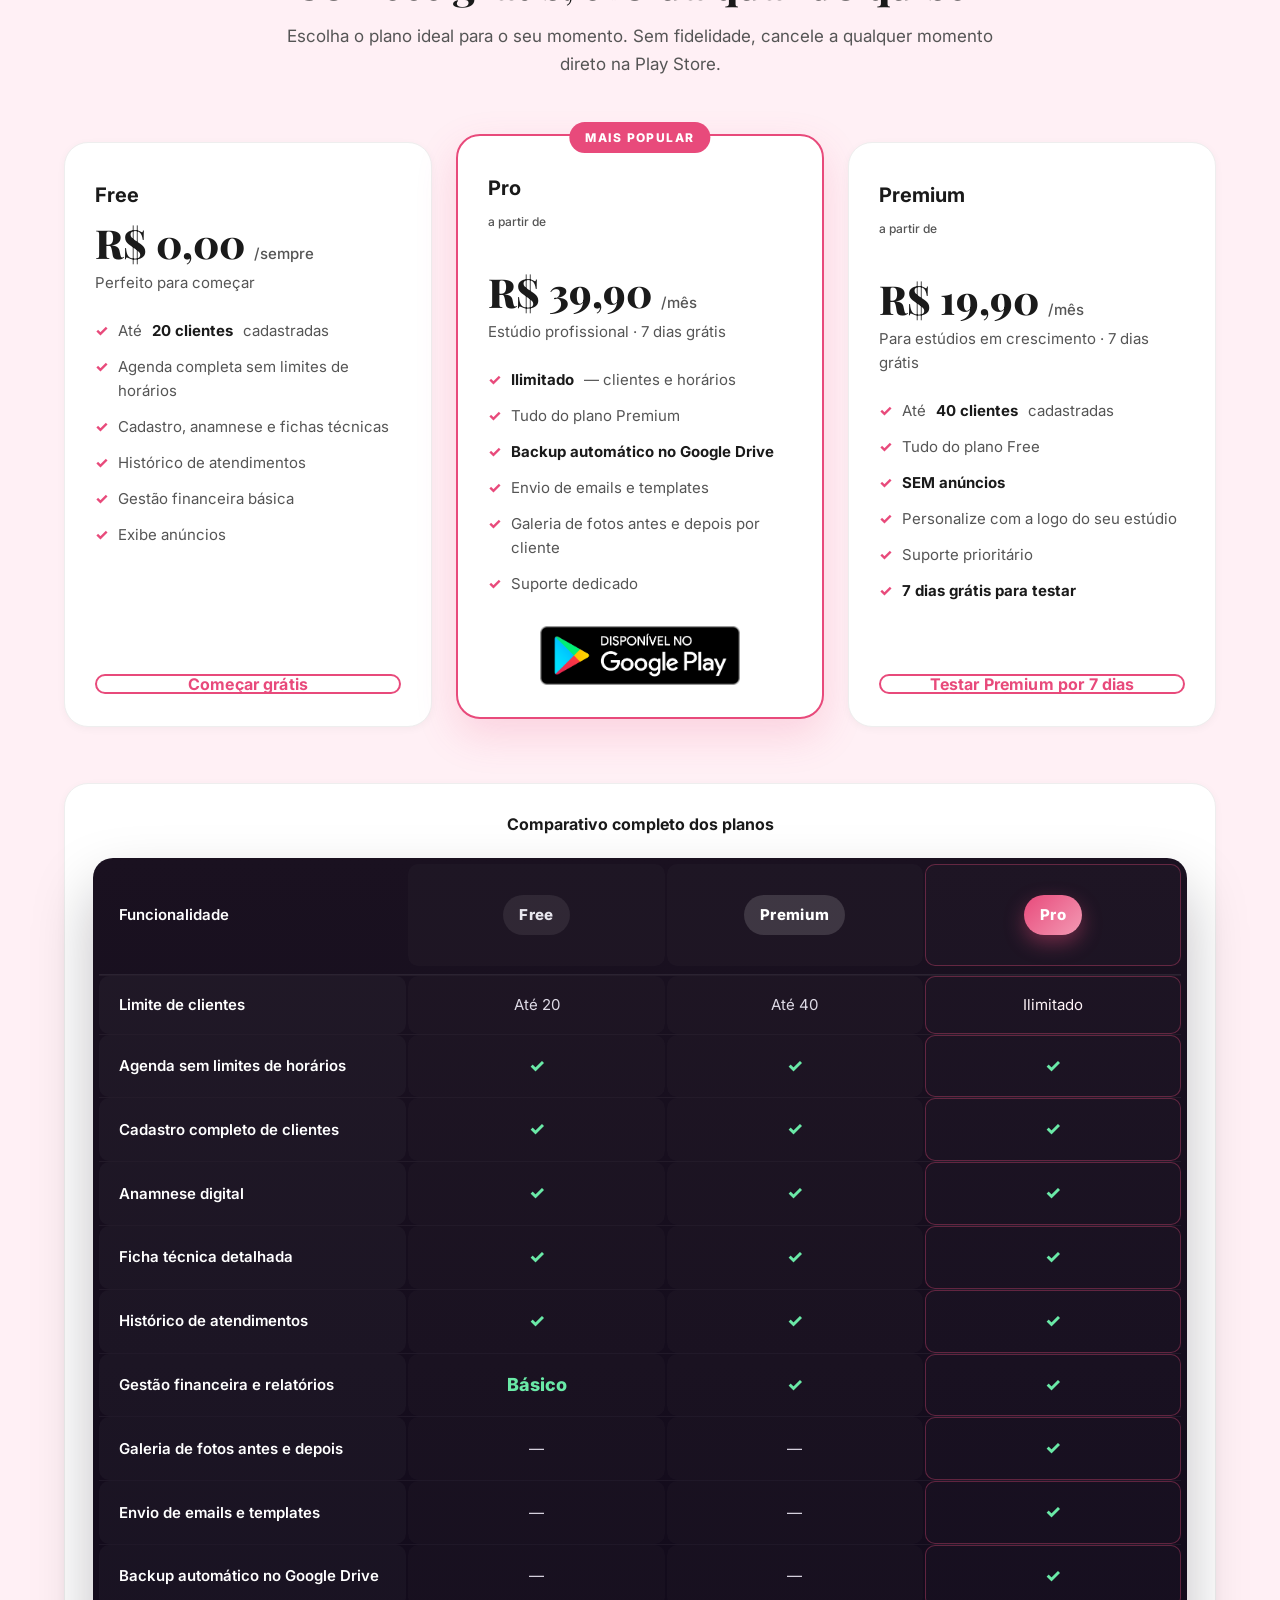
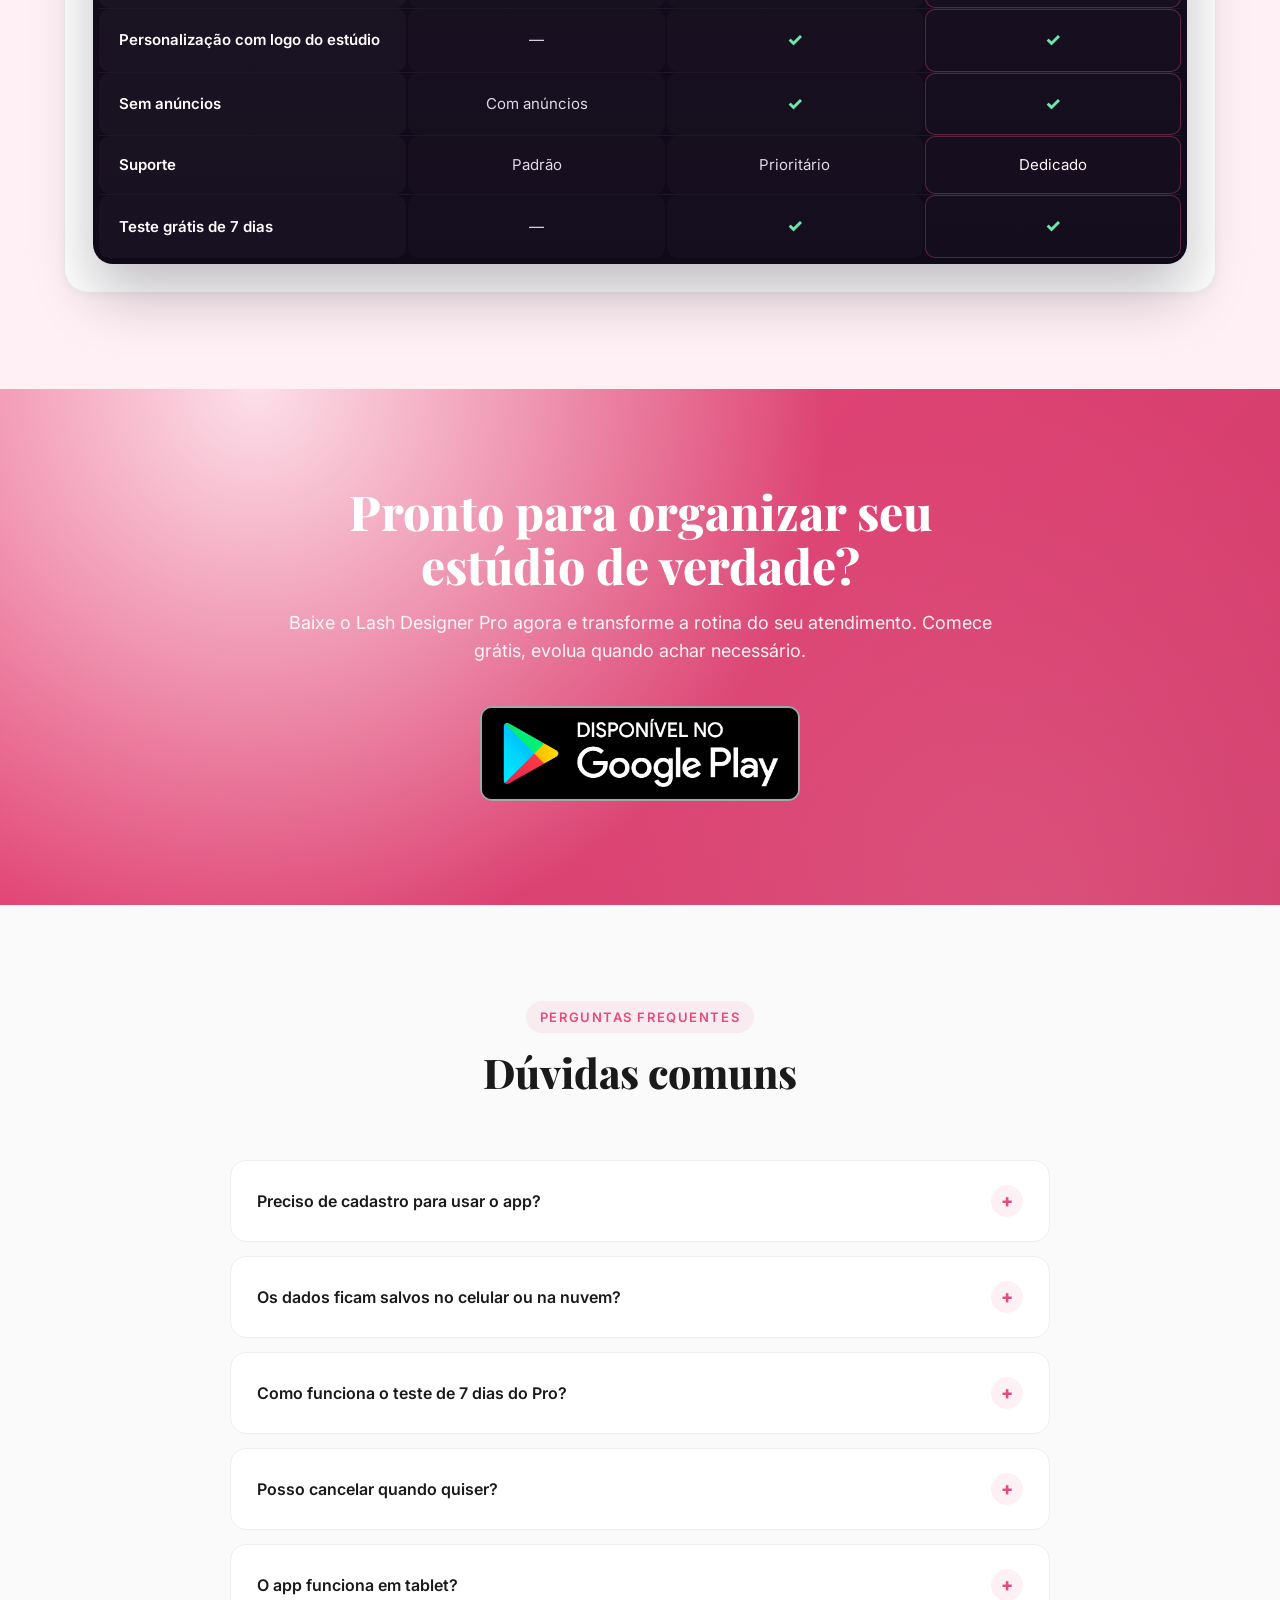
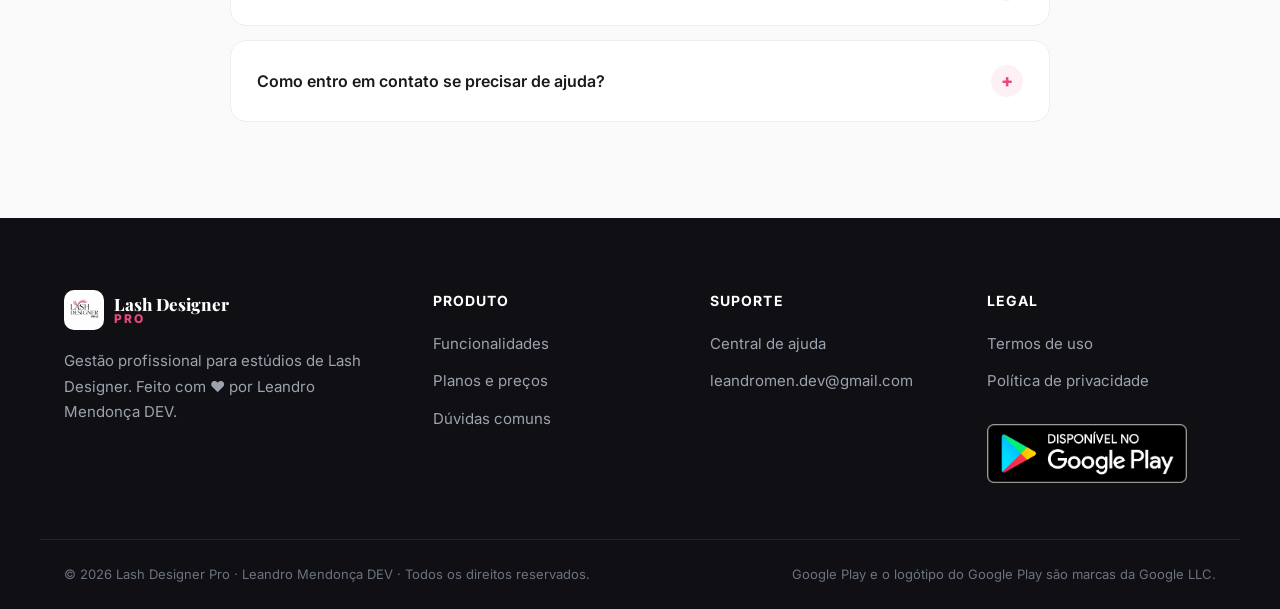
==== commit 661cd486: "google-site-verification" ====
--- a/index.html
+++ b/index.html
@@ -5,6 +5,7 @@
   <meta http-equiv="X-UA-Compatible" content="IE=edge" />
   <meta name="viewport" content="width=device-width, initial-scale=1.0" />
   <meta name="theme-color" content="#E84A7B" />
+  <meta name="google-site-verification" content="3Z4eiobdKLPoaBZt57NKlp62B9hJKu0_6CAdLq34h0k" />
 
   <title>Lash Designer Pro — Gestão Completa para Seu Estúdio</title>
   <meta
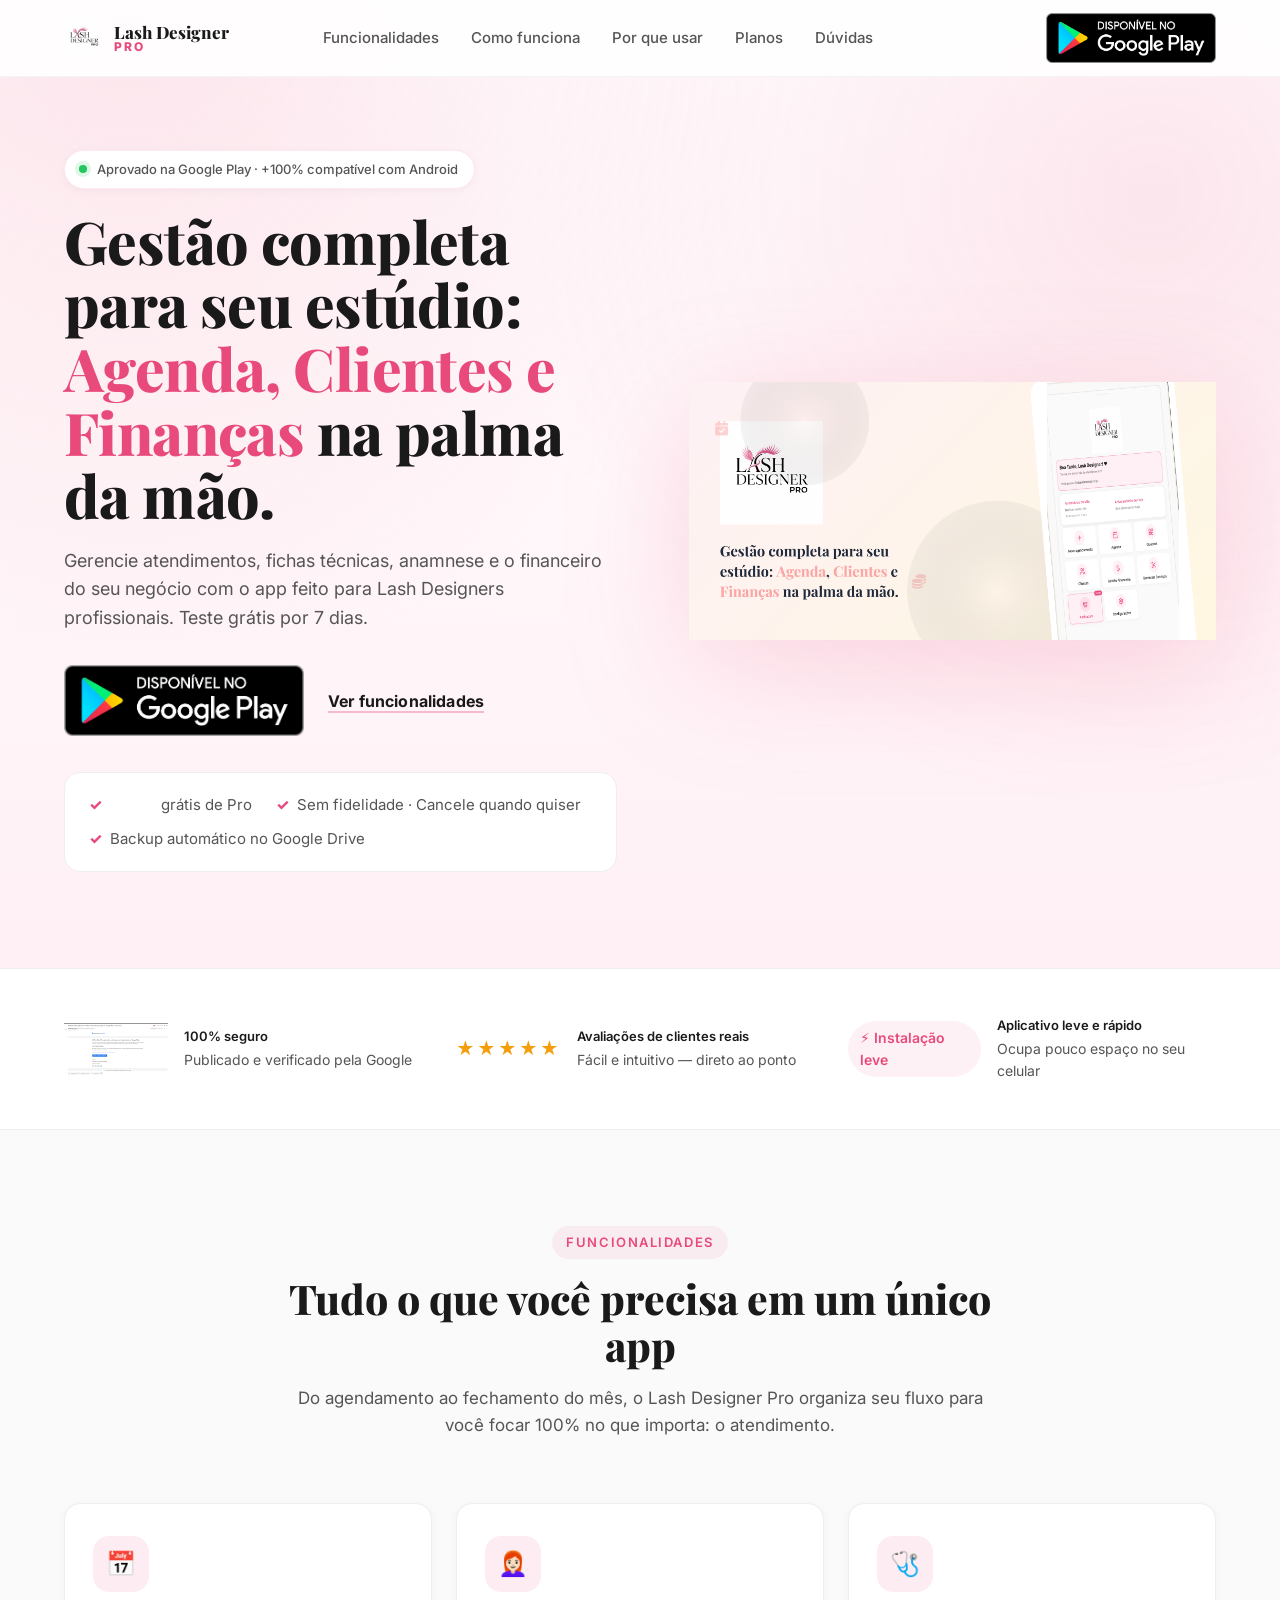
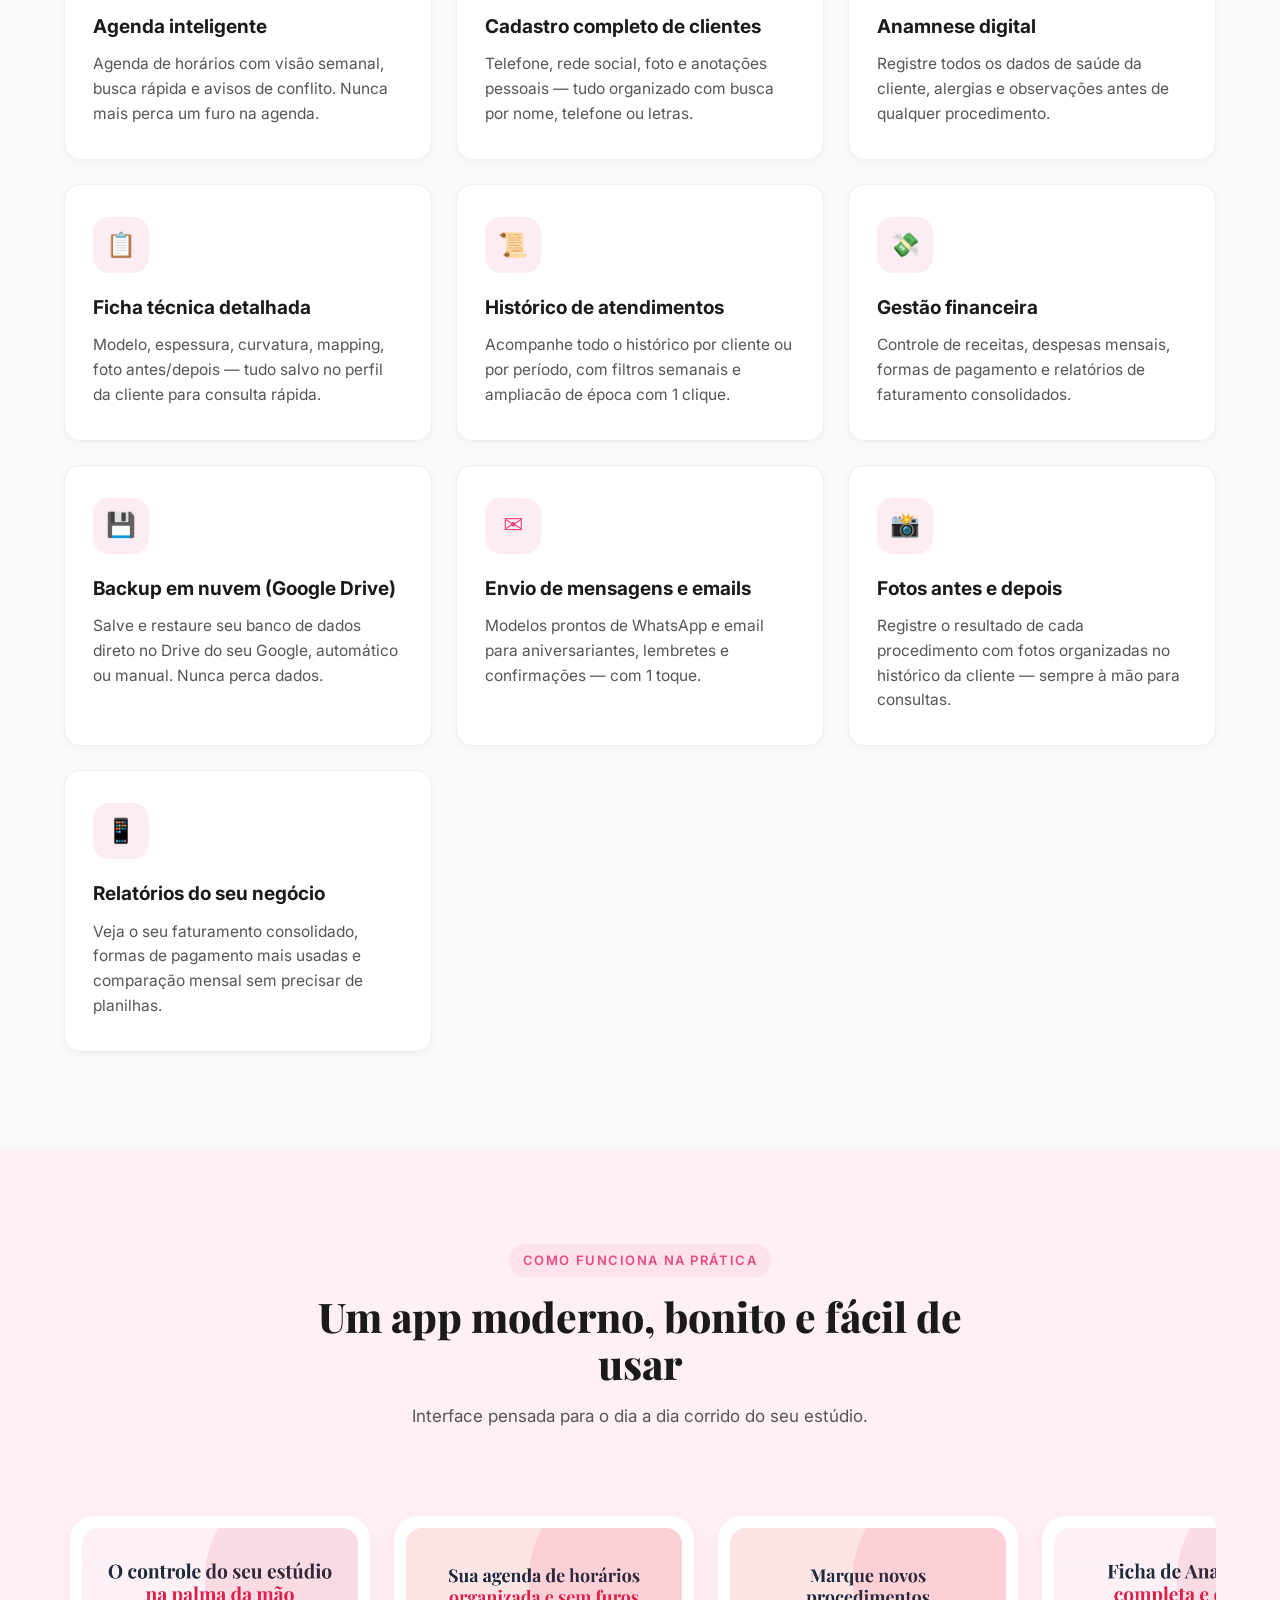
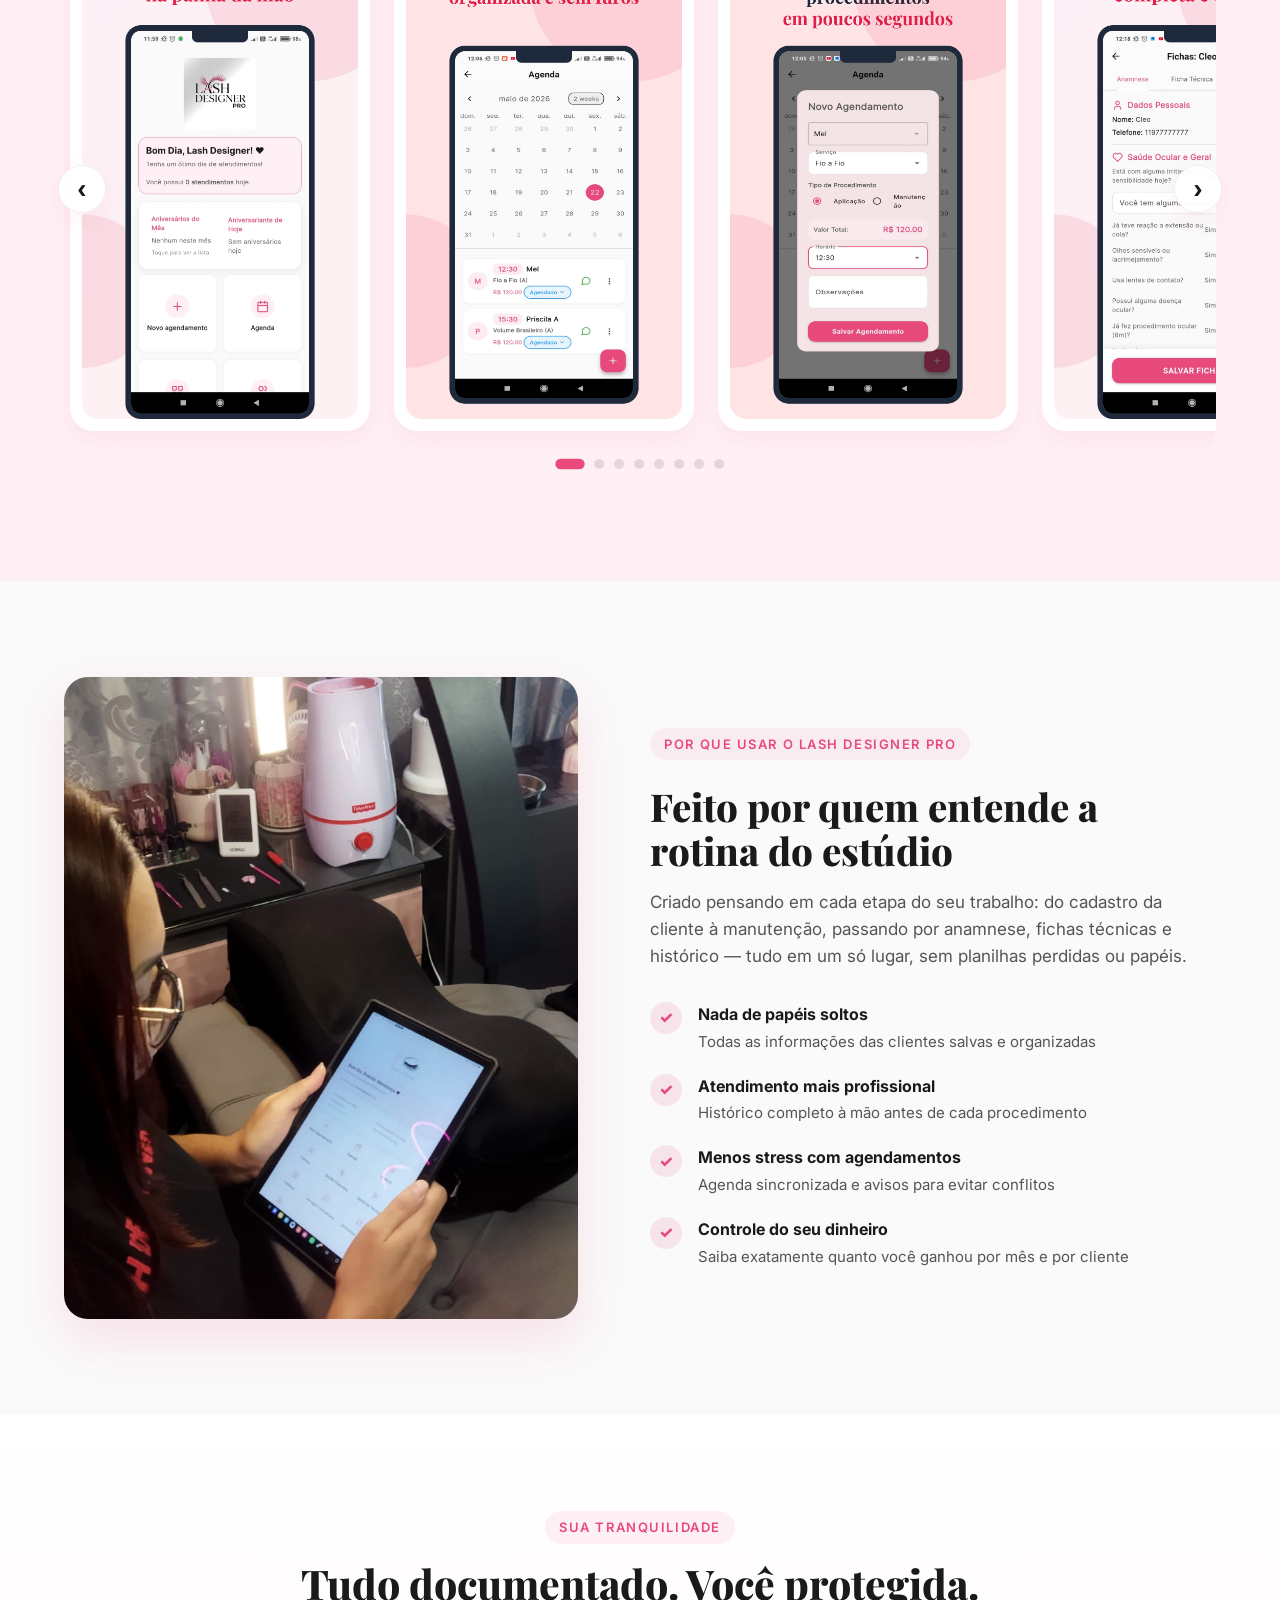
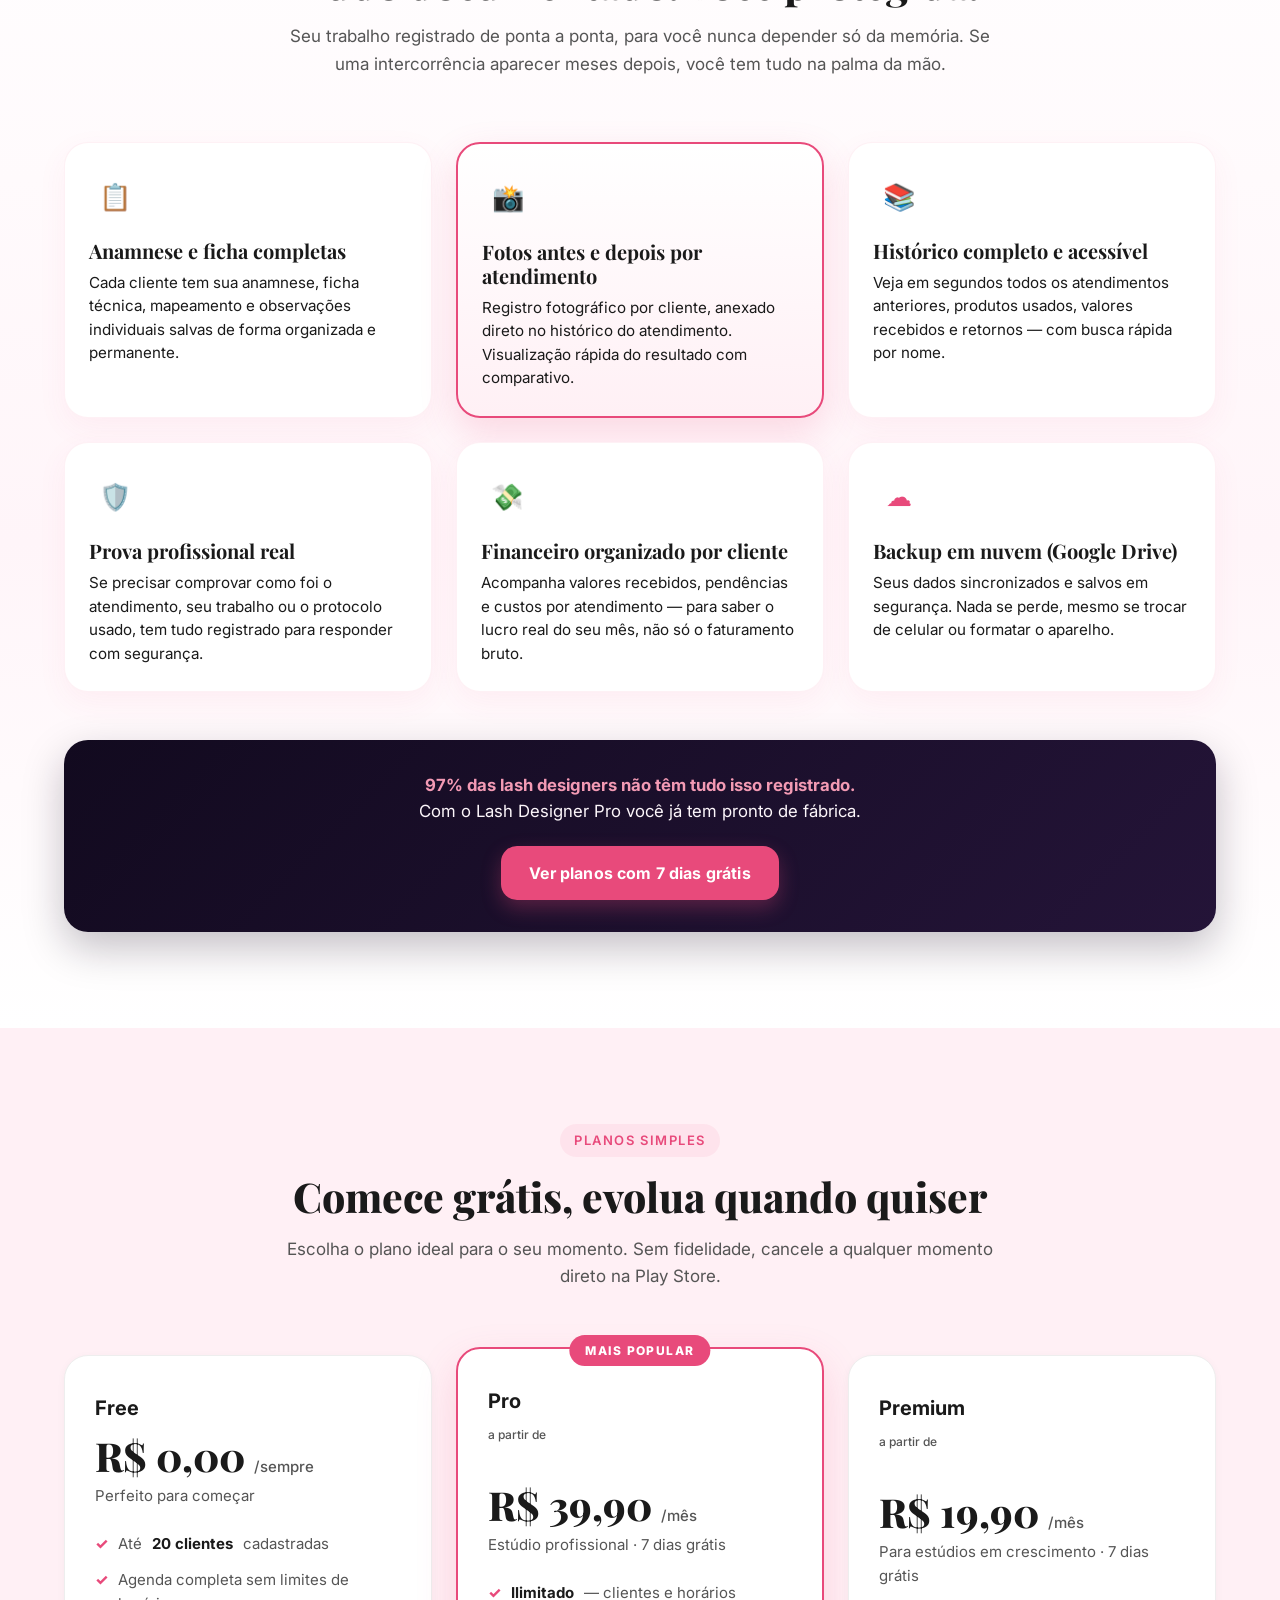
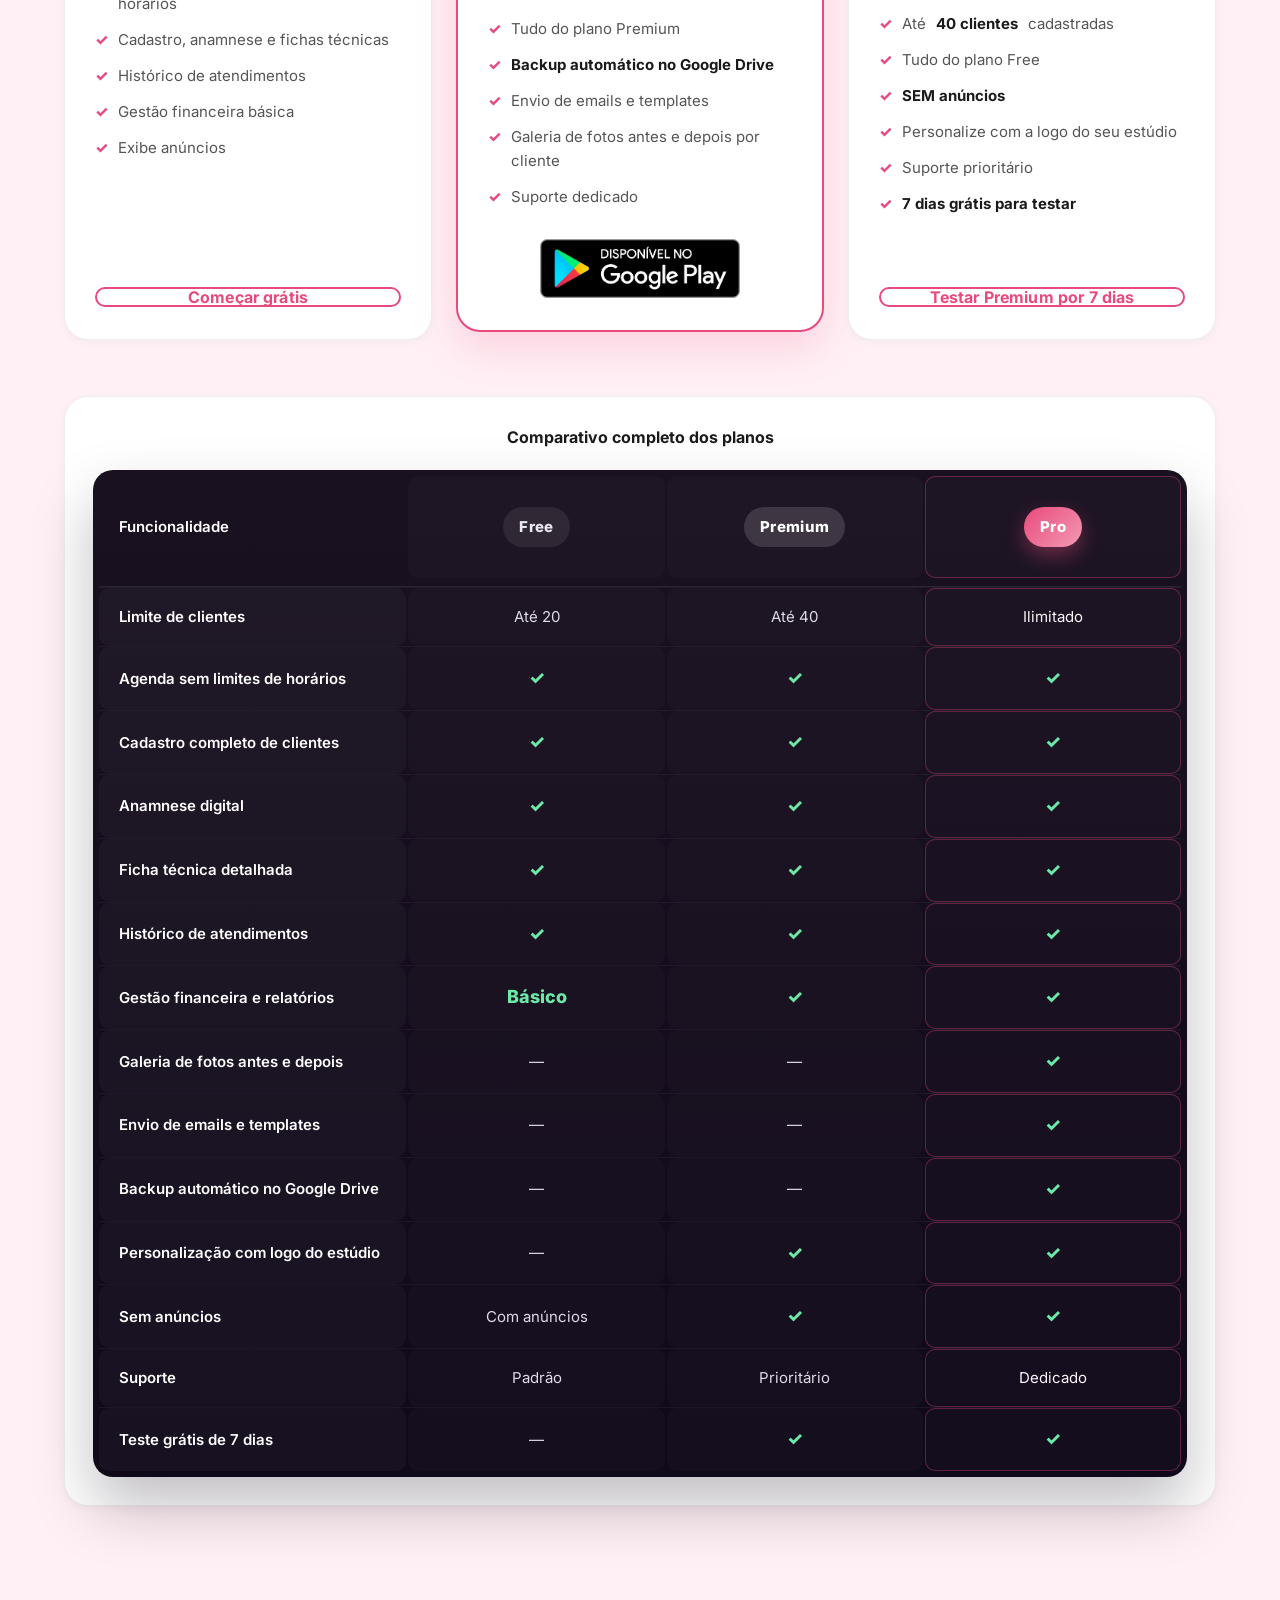
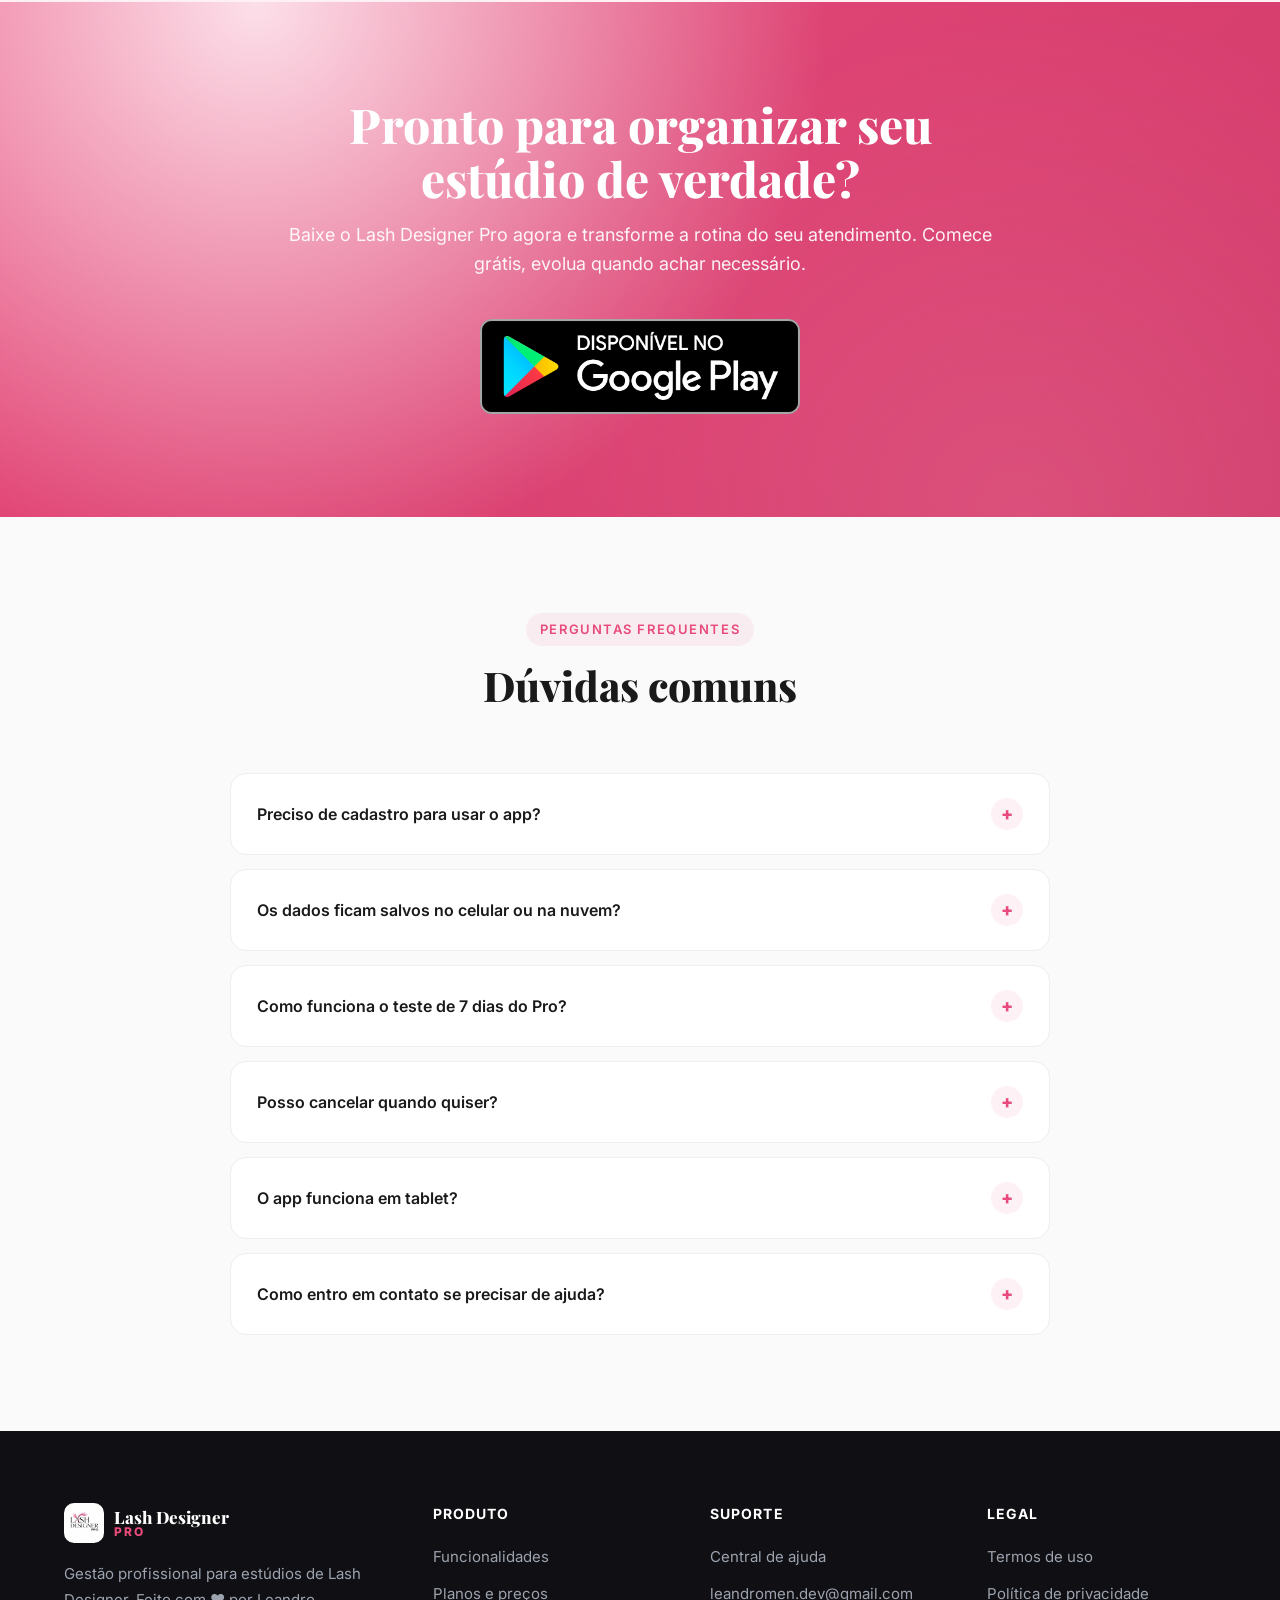
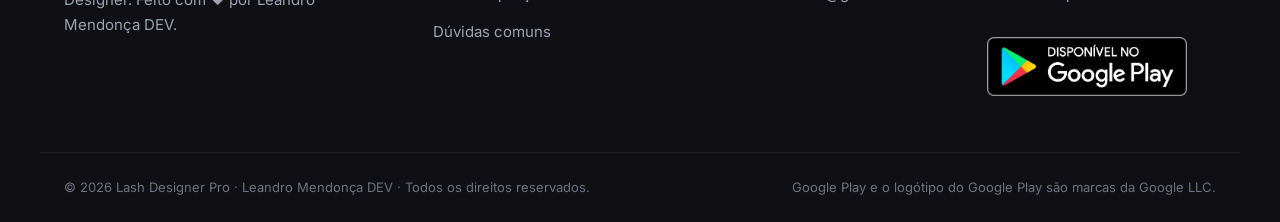
==== commit 8e35bcf9: "Seção proteção jurídica + sitemap robots + OG Twitter" ====
--- a/index.html
+++ b/index.html
@@ -19,13 +19,25 @@
   <meta name="author" content="Leandro Mendonça DEV" />
 
   <meta property="og:type" content="website" />
+  <meta property="og:url" content="https://lashdesignerpro.app.br/" />
   <meta property="og:title" content="Lash Designer Pro — Gestão Completa para Seu Estúdio" />
   <meta
     property="og:description"
     content="Agenda, clientes, histórico de atendimentos, financeiro e backup em nuvem. Tudo na palma da mão."
   />
-  <meta property="og:image" content="assets/img/hero-mockup.png" />
+  <meta property="og:image" content="https://lashdesignerpro.app.br/assets/img/hero-mockup.png" />
+  <meta property="og:image:width" content="1200" />
+  <meta property="og:image:height" content="630" />
   <meta property="og:locale" content="pt_BR" />
+
+  <meta name="twitter:card" content="summary_large_image" />
+  <meta name="twitter:url" content="https://lashdesignerpro.app.br/" />
+  <meta name="twitter:title" content="Lash Designer Pro — Gestão Completa para Seu Estúdio" />
+  <meta
+    name="twitter:description"
+    content="Agenda, clientes, histórico de atendimentos, financeiro e backup em nuvem. Tudo na palma da mão."
+  />
+  <meta name="twitter:image" content="https://lashdesignerpro.app.br/assets/img/hero-mockup.png" />
 
   <link rel="icon" type="image/png" href="assets/img/logo.png" />
   <link rel="preconnect" href="https://fonts.googleapis.com" />
@@ -387,6 +399,85 @@
       </div>
     </section>
 
+    <!-- SEGURANÇA & PROTEÇÃO JURÍDICA -->
+    <section class="safety section" id="seguranca">
+      <div class="container">
+        <div class="section-head">
+          <span class="eyebrow">Sua tranquilidade</span>
+          <h2>Tudo documentado. Você protegida.</h2>
+          <p>
+            Seu trabalho registrado de ponta a ponta, para você nunca depender só da
+            memória. Se uma intercorrência aparecer meses depois, você tem tudo na
+            palma da mão.
+          </p>
+        </div>
+
+        <div class="safety-grid">
+          <article class="safety-card">
+            <div class="safety-icon">📋</div>
+            <h3>Anamnese e ficha completas</h3>
+            <p>
+              Cada cliente tem sua anamnese, ficha técnica, mapeamento e observações
+              individuais salvas de forma organizada e permanente.
+            </p>
+          </article>
+
+          <article class="safety-card safety-card-featured">
+            <div class="safety-icon">📸</div>
+            <h3>Fotos antes e depois por atendimento</h3>
+            <p>
+              Registro fotográfico por cliente, anexado direto no histórico do
+              atendimento. Visualização rápida do resultado com comparativo.
+            </p>
+          </article>
+
+          <article class="safety-card">
+            <div class="safety-icon">📚</div>
+            <h3>Histórico completo e acessível</h3>
+            <p>
+              Veja em segundos todos os atendimentos anteriores, produtos usados,
+              valores recebidos e retornos — com busca rápida por nome.
+            </p>
+          </article>
+
+          <article class="safety-card">
+            <div class="safety-icon">🛡️</div>
+            <h3>Prova profissional real</h3>
+            <p>
+              Se precisar comprovar como foi o atendimento, seu trabalho ou o
+              protocolo usado, tem tudo registrado para responder com segurança.
+            </p>
+          </article>
+
+          <article class="safety-card">
+            <div class="safety-icon">💸</div>
+            <h3>Financeiro organizado por cliente</h3>
+            <p>
+              Acompanha valores recebidos, pendências e custos por atendimento —
+              para saber o lucro real do seu mês, não só o faturamento bruto.
+            </p>
+          </article>
+
+          <article class="safety-card">
+            <div class="safety-icon">☁️</div>
+            <h3>Backup em nuvem (Google Drive)</h3>
+            <p>
+              Seus dados sincronizados e salvos em segurança. Nada se perde, mesmo
+              se trocar de celular ou formatar o aparelho.
+            </p>
+          </article>
+        </div>
+
+        <div class="safety-cta">
+          <p>
+            <strong>97% das lash designers não têm tudo isso registrado.</strong><br>
+            Com o Lash Designer Pro você já tem pronto de fábrica.
+          </p>
+          <a class="btn btn-primary btn-lg" href="#planos">Ver planos com 7 dias grátis</a>
+        </div>
+      </div>
+    </section>
+
     <!-- PLANOS -->
     <section class="pricing section section-soft" id="planos">
       <div class="container">
--- a/css/styles.css
+++ b/css/styles.css
@@ -1333,12 +1333,101 @@
 }
 
 /* =========================================================
+   Segurança / Proteção Jurídica
+   ========================================================= */
+
+.safety {
+  background: linear-gradient(180deg, #ffffff 0%, #fff5f9 60%, #ffffff 100%);
+}
+
+.safety-grid {
+  display: grid;
+  grid-template-columns: repeat(3, 1fr);
+  gap: 24px;
+  margin-top: 16px;
+}
+
+.safety-card {
+  background: var(--white);
+  border-radius: var(--radius-xl);
+  padding: 28px 24px 26px;
+  border: 1px solid rgba(232, 74, 123, 0.08);
+  box-shadow: 0 10px 30px rgba(232, 74, 123, 0.06);
+  transition: transform 0.25s ease, box-shadow 0.25s ease, border-color 0.25s ease;
+}
+
+.safety-card:hover {
+  transform: translateY(-5px);
+  border-color: rgba(232, 74, 123, 0.25);
+  box-shadow: 0 18px 40px rgba(232, 74, 123, 0.12);
+}
+
+.safety-card-featured {
+  border: 2px solid var(--primary);
+  box-shadow: 0 14px 36px rgba(232, 74, 123, 0.18);
+  background: linear-gradient(180deg, #ffffff 0%, #fff0f5 100%);
+}
+
+.safety-icon {
+  width: 52px;
+  height: 52px;
+  border-radius: 14px;
+  background: var(--soft);
+  color: var(--primary);
+  font-size: 1.625rem;
+  display: grid;
+  place-items: center;
+  margin-bottom: 16px;
+}
+
+.safety-card h3 {
+  font-family: "Playfair Display", serif;
+  font-size: 1.25rem;
+  color: var(--dark);
+  margin: 0 0 8px 0;
+  line-height: 1.2;
+}
+
+.safety-card p {
+  margin: 0;
+  color: var(--muted);
+  font-size: 0.95rem;
+  line-height: 1.55;
+}
+
+.safety-cta {
+  margin-top: 48px;
+  padding: 32px 28px;
+  border-radius: 24px;
+  background: linear-gradient(135deg, #120a1f 0%, #241438 100%);
+  text-align: center;
+  box-shadow: 0 16px 40px rgba(18, 10, 31, 0.25);
+}
+
+.safety-cta p {
+  color: #fdf7fb;
+  font-size: 1.05rem;
+  line-height: 1.55;
+  margin: 0 0 22px 0;
+}
+
+.safety-cta p strong {
+  color: var(--accent);
+  font-weight: 700;
+}
+
+.safety-cta .btn {
+  margin: 0 auto;
+}
+
+/* =========================================================
    Responsivo · < 1024px
    ========================================================= */
 
 @media (max-width: 1024px) {
   .features-grid,
-  .pricing-grid {
+  .pricing-grid,
+  .safety-grid {
     grid-template-columns: repeat(2, 1fr);
   }
 
@@ -1439,12 +1528,25 @@
   }
 
   .features-grid,
-  .pricing-grid {
+  .pricing-grid,
+  .safety-grid {
     grid-template-columns: 1fr;
   }
 
   .plan-featured {
     transform: translateY(0);
+  }
+
+  .safety-cta {
+    padding: 28px 22px;
+  }
+
+  .safety-cta p {
+    font-size: 1rem;
+  }
+
+  .safety-cta .btn {
+    width: 100%;
   }
 
   .why-photo {
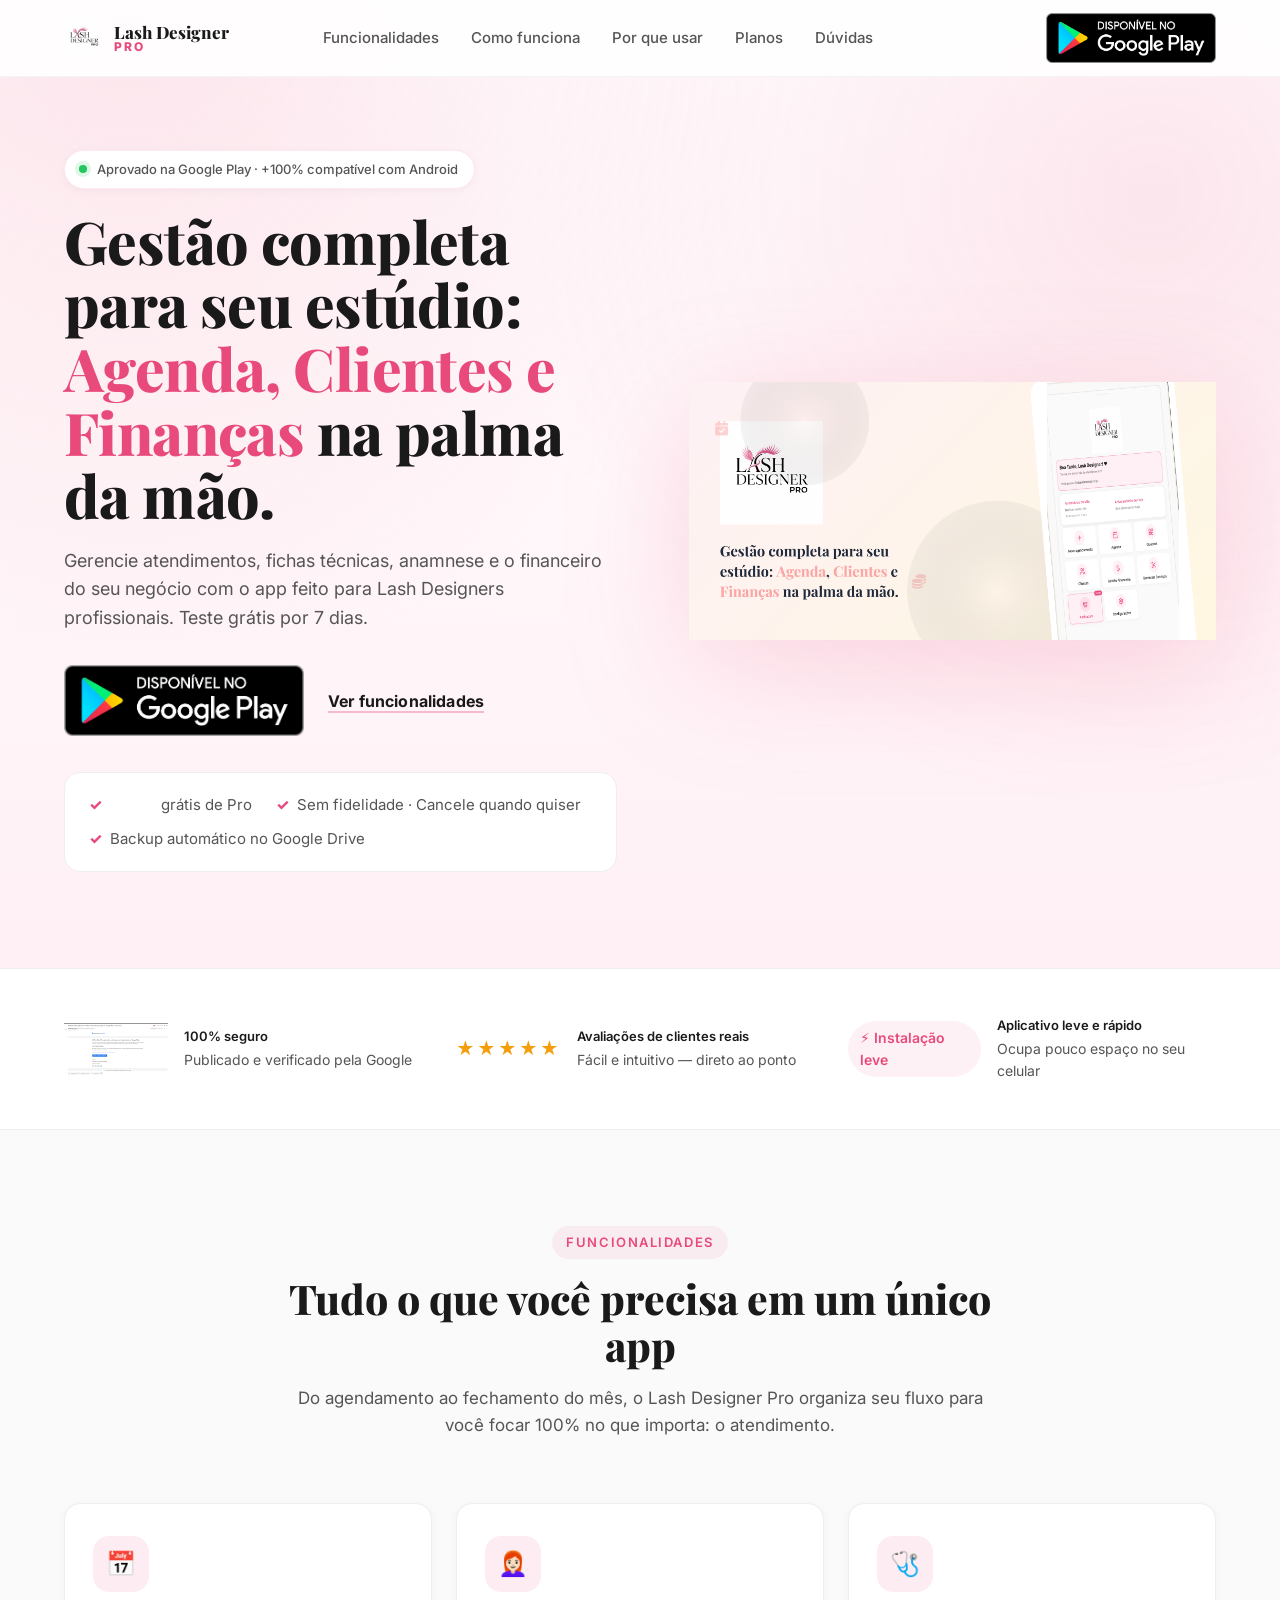
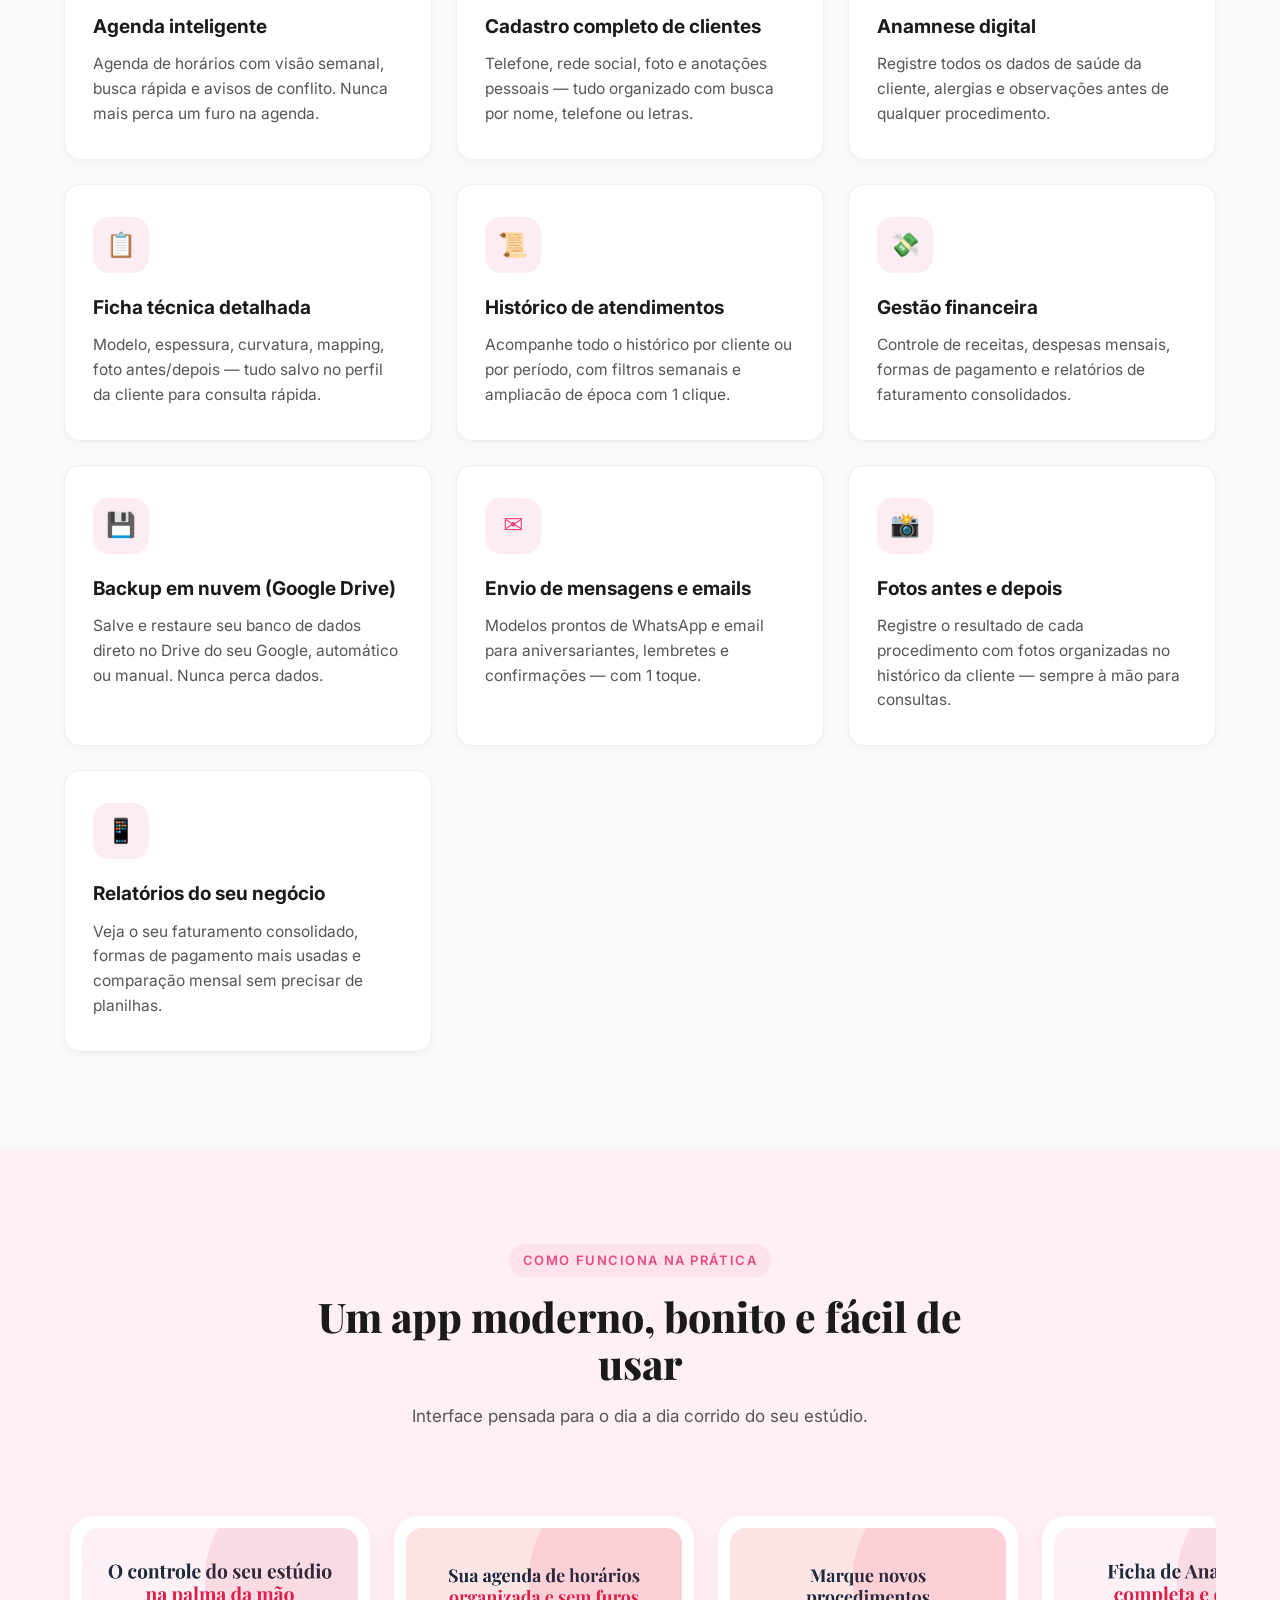
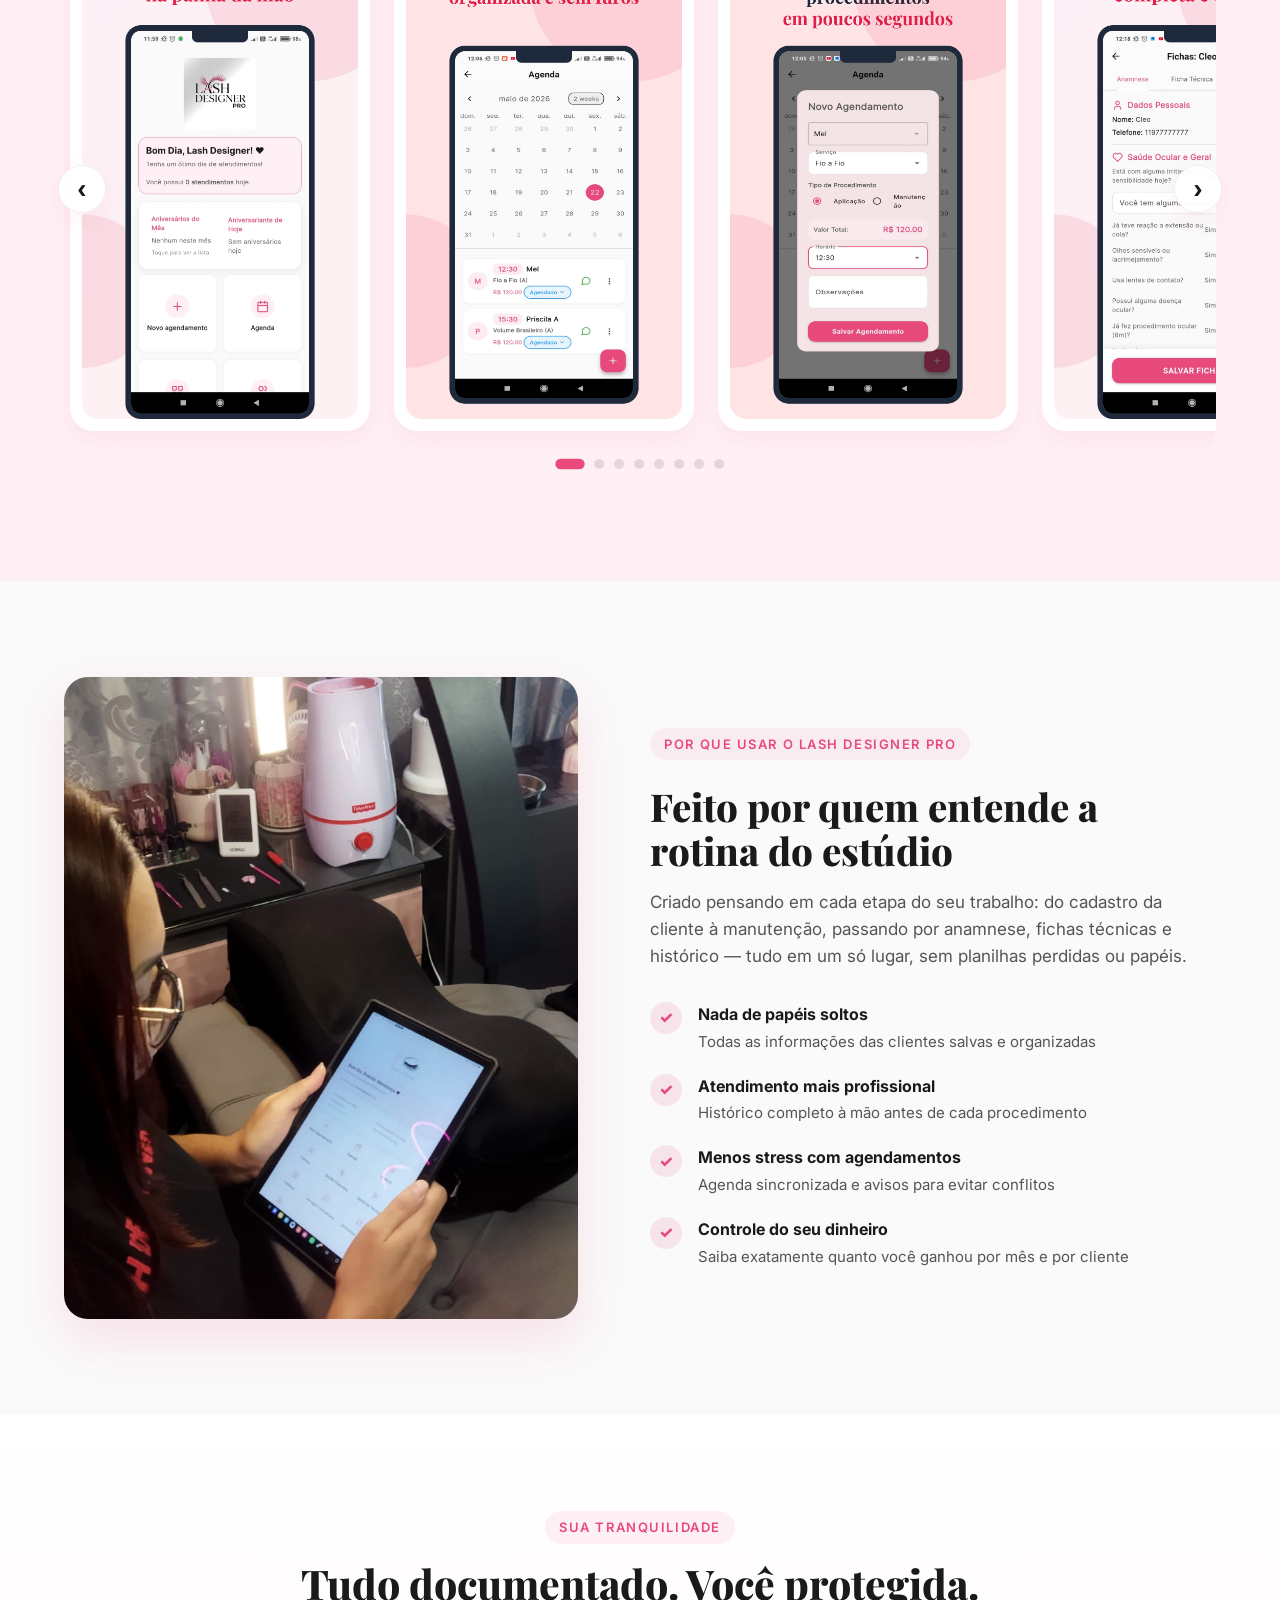
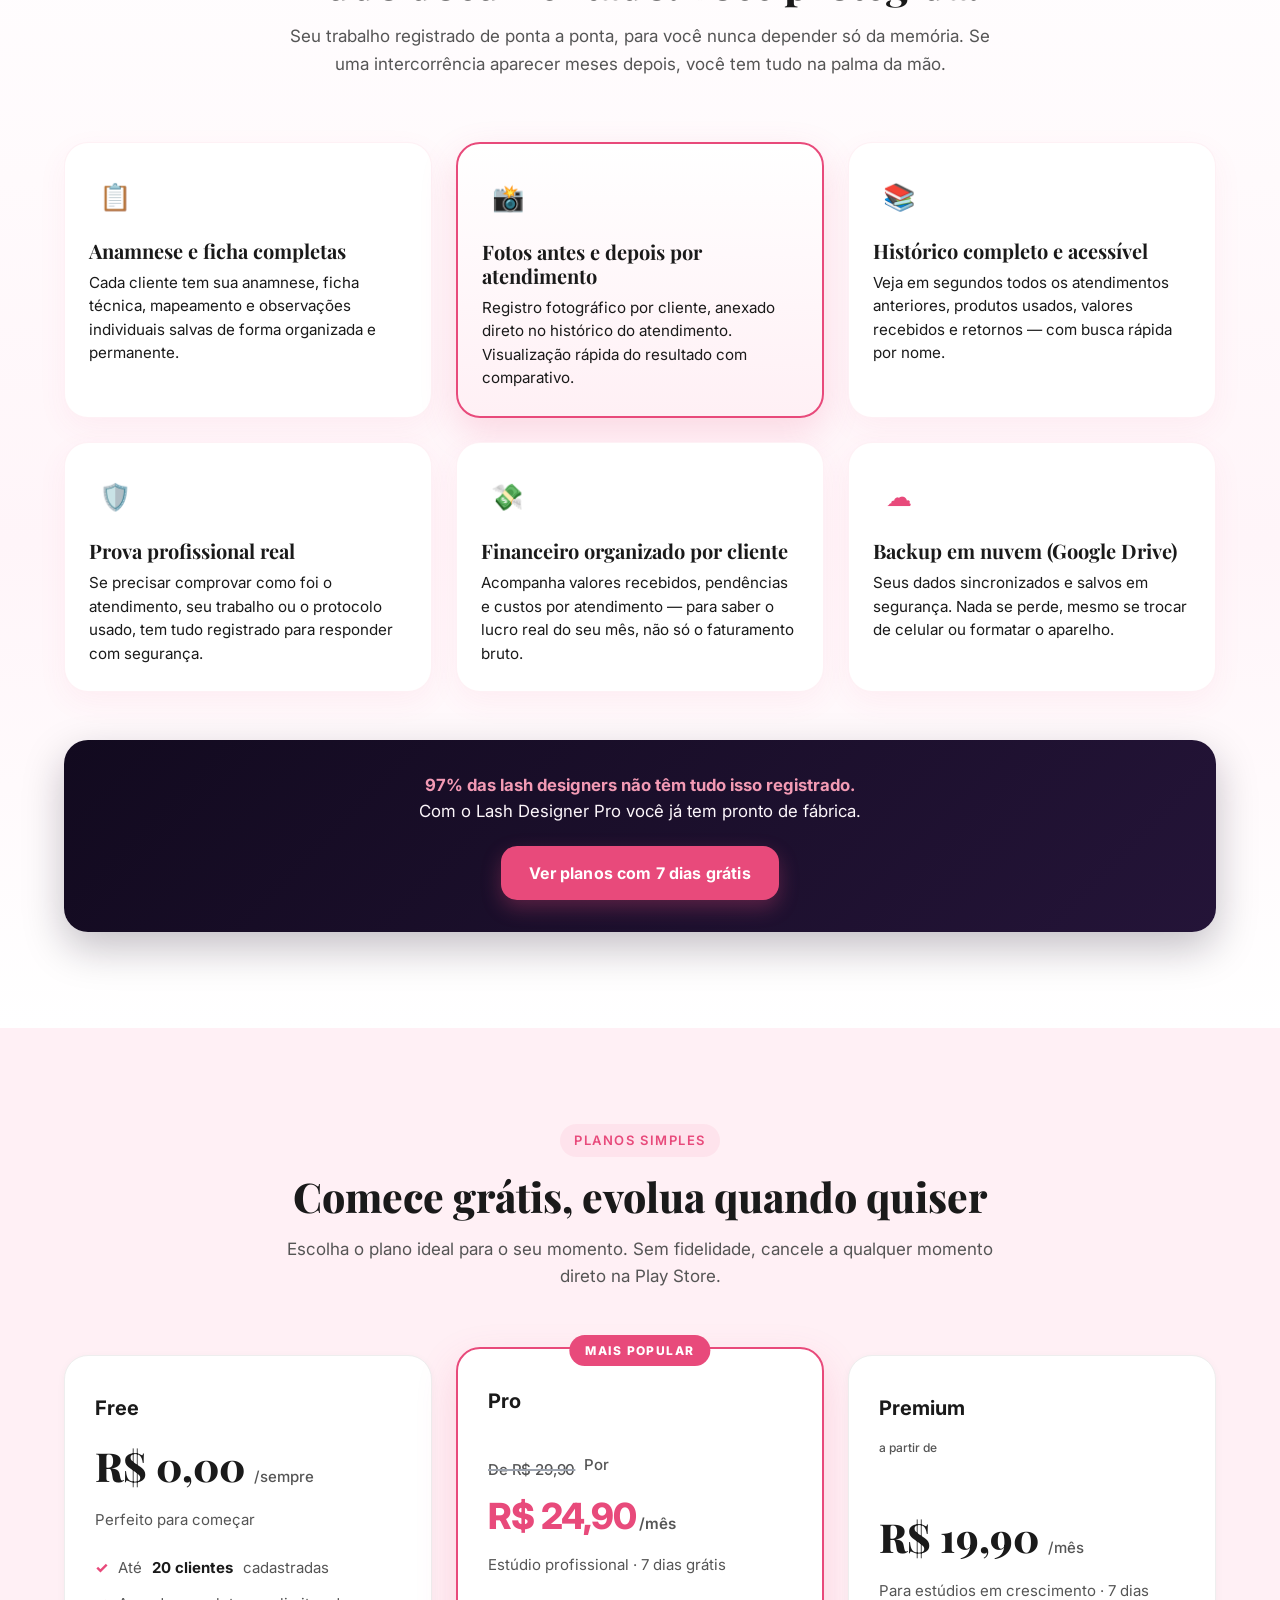
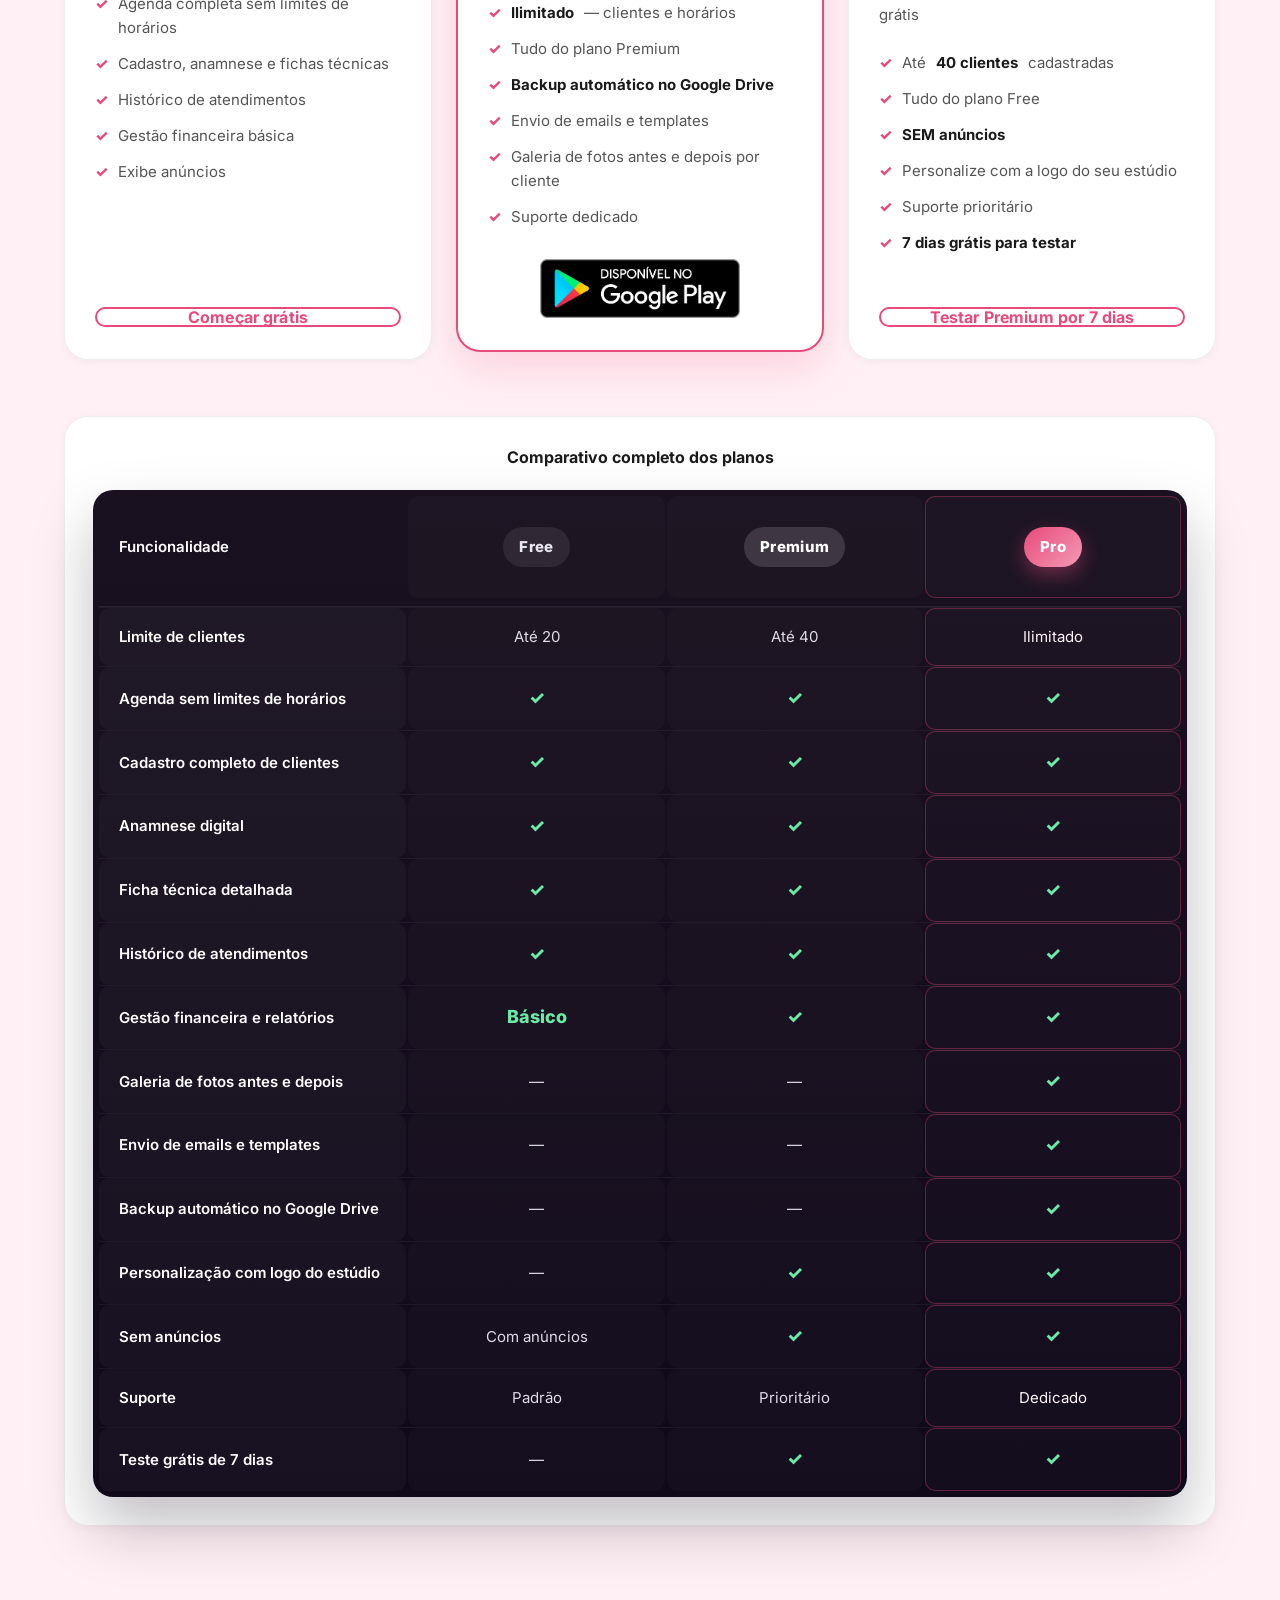
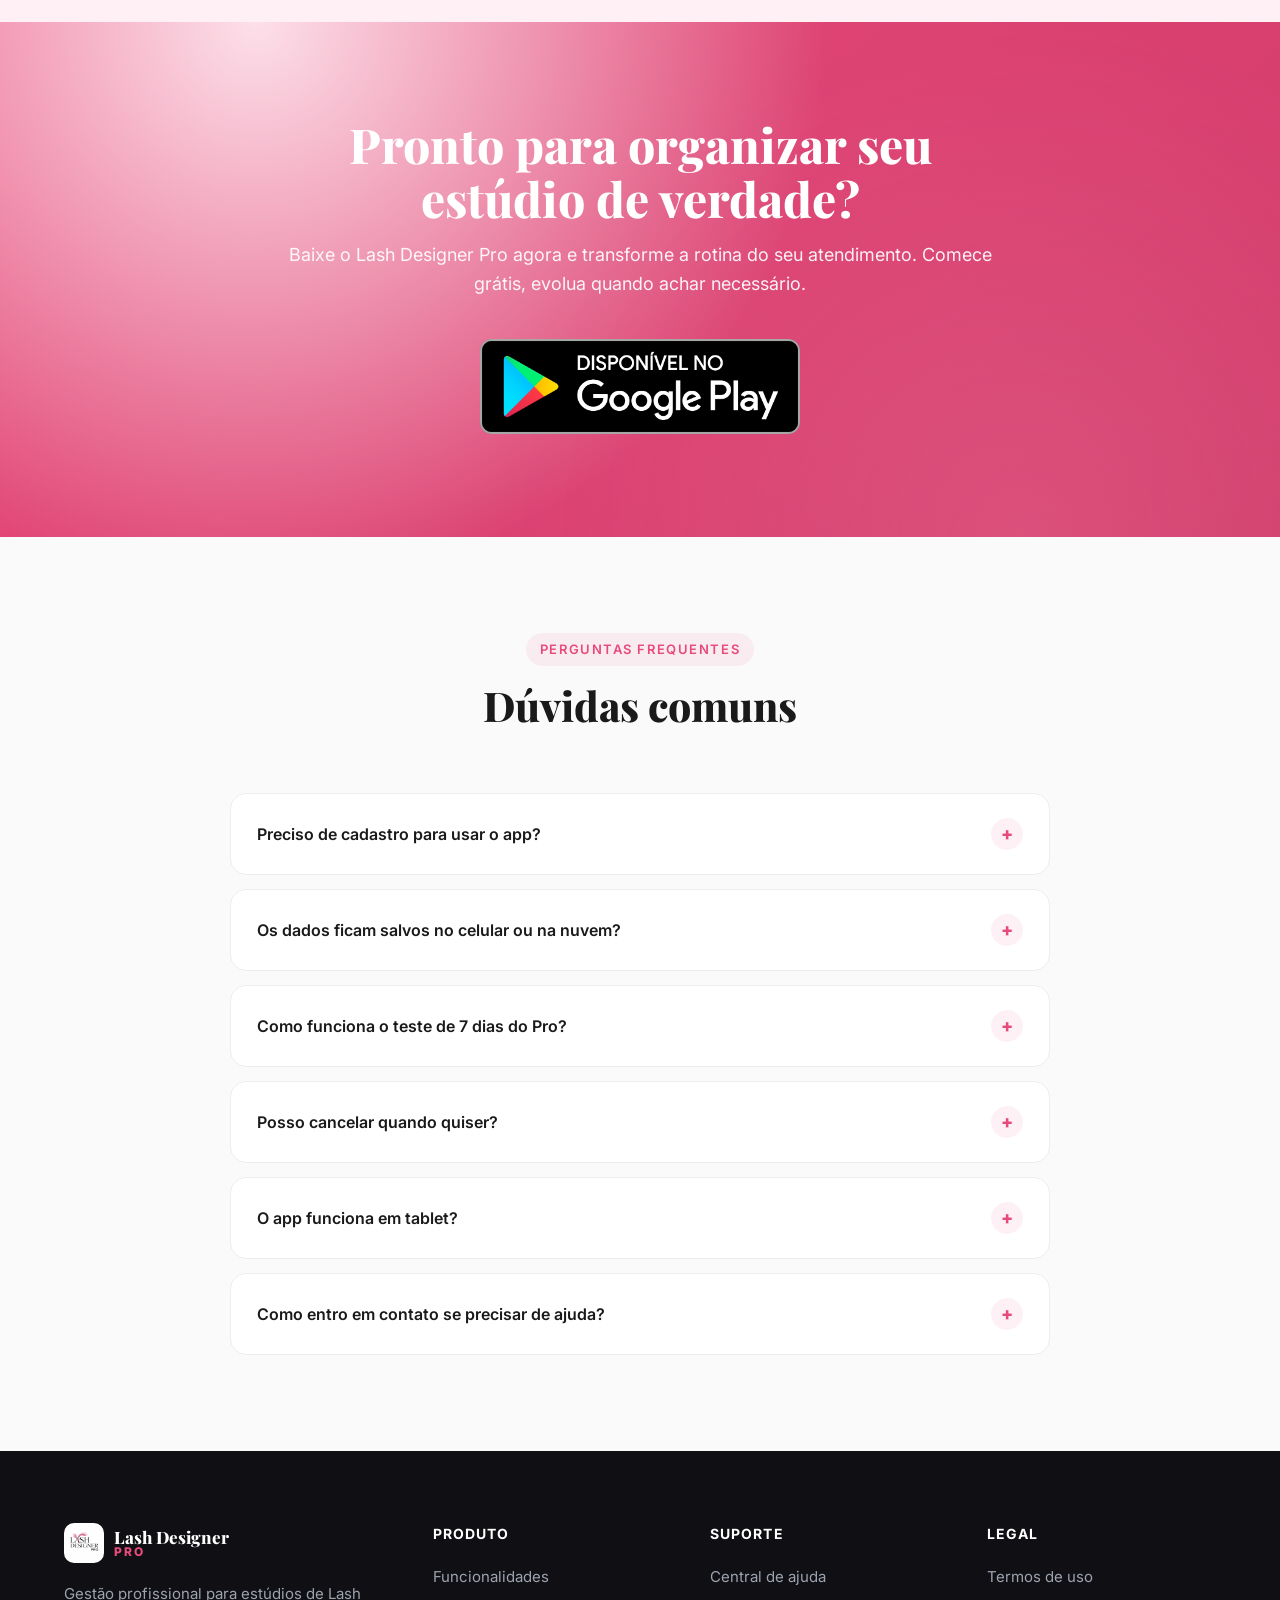
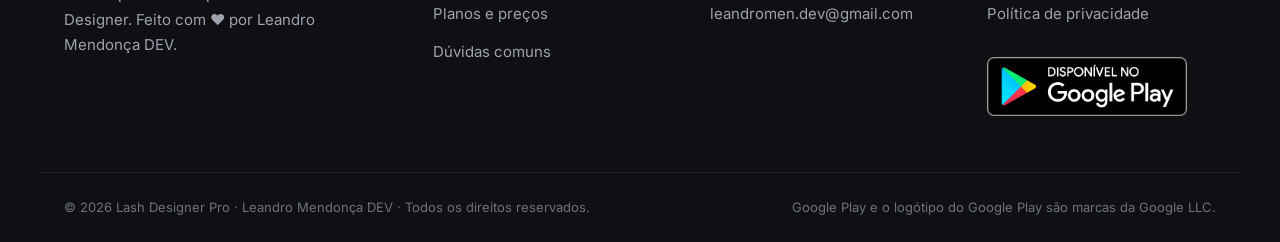
==== commit fe3b75fc: "Ajustes Planos e  no Mobile" ====
--- a/index.html
+++ b/index.html
@@ -524,10 +524,10 @@
             <div class="plan-ribbon">MAIS POPULAR</div>
             <header class="plan-head">
               <h3>Pro</h3>
-              <p class="plan-price">
-                <span class="small">a partir de</span><br />
-                R$ 39,90
-                <span>/mês</span>
+              <p class="plan-price plan-price-promo">
+                <span class="price-old">De R$ 29,90</span>
+                <span class="price-label">Por</span>
+                <strong class="price-new">R$ 24,90<small>/mês</small></strong>
               </p>
               <p class="plan-sub">Estúdio profissional · 7 dias grátis</p>
             </header>
@@ -701,6 +701,103 @@
               <div class="pricing-table-cell pricing-table-featured pricing-check" role="cell">✓</div>
             </div>
           </div>
+
+          <!-- Versão MOBILE da comparação · 3 cards empilhados (só aparece em telas < 768px) -->
+          <div class="pricing-mobile">
+
+            <!-- CARD FREE MOBILE -->
+            <article class="plan-mobile plan-mobile-free">
+              <header class="plan-mobile-head">
+                <span class="plan-mini plan-mini-free">Free</span>
+                <h4>Para começar</h4>
+                <p class="plan-mobile-price">R$ 0<small>/mês</small></p>
+              </header>
+              <ul class="plan-mobile-list">
+                <li><span class="lbl">Limite de clientes</span><strong>Até 20</strong></li>
+                <li><span class="lbl">Agenda sem limites</span><span class="ok">✓</span></li>
+                <li><span class="lbl">Cadastro completo de clientes</span><span class="ok">✓</span></li>
+                <li><span class="lbl">Anamnese digital</span><span class="ok">✓</span></li>
+                <li><span class="lbl">Ficha técnica detalhada</span><span class="ok">✓</span></li>
+                <li><span class="lbl">Histórico de atendimentos</span><span class="ok">✓</span></li>
+                <li><span class="lbl">Gestão financeira / relatórios</span><strong>Básico</strong></li>
+                <li><span class="lbl">Galeria de fotos antes e depois</span><span class="no">—</span></li>
+                <li><span class="lbl">Envio de e-mails e templates</span><span class="no">—</span></li>
+                <li><span class="lbl">Backup Google Drive</span><span class="no">—</span></li>
+                <li><span class="lbl">Logo do seu estúdio</span><span class="no">—</span></li>
+                <li><span class="lbl">Sem anúncios</span><strong>Com anúncios</strong></li>
+                <li><span class="lbl">Suporte</span><strong>Padrão</strong></li>
+                <li><span class="lbl">Teste grátis de 7 dias</span><span class="no">—</span></li>
+              </ul>
+              <div class="plan-mobile-foot">
+                <a href="https://play.google.com/store/apps/details?id=com.lmdev.lashagenda&hl=pt"
+                   target="_blank" rel="noopener" class="btn btn-outline">Baixar grátis</a>
+              </div>
+            </article>
+
+            <!-- CARD PREMIUM MOBILE -->
+            <article class="plan-mobile plan-mobile-premium">
+              <header class="plan-mobile-head">
+                <span class="plan-mini plan-mini-premium">Premium</span>
+                <h4>Para estúdios em crescimento</h4>
+                <p class="plan-mobile-price">R$ 19,90<small>/mês</small></p>
+                <span class="plan-mobile-tag">7 dias grátis</span>
+              </header>
+              <ul class="plan-mobile-list">
+                <li><span class="lbl">Limite de clientes</span><strong>Até 40</strong></li>
+                <li><span class="lbl">Agenda sem limites</span><span class="ok">✓</span></li>
+                <li><span class="lbl">Cadastro completo de clientes</span><span class="ok">✓</span></li>
+                <li><span class="lbl">Anamnese digital</span><span class="ok">✓</span></li>
+                <li><span class="lbl">Ficha técnica detalhada</span><span class="ok">✓</span></li>
+                <li><span class="lbl">Histórico de atendimentos</span><span class="ok">✓</span></li>
+                <li><span class="lbl">Gestão financeira / relatórios</span><span class="ok">✓</span></li>
+                <li><span class="lbl">Galeria de fotos antes e depois</span><span class="no">—</span></li>
+                <li><span class="lbl">Envio de e-mails e templates</span><span class="no">—</span></li>
+                <li><span class="lbl">Backup Google Drive</span><span class="no">—</span></li>
+                <li><span class="lbl">Logo do seu estúdio</span><span class="ok">✓</span></li>
+                <li><span class="lbl">Sem anúncios</span><span class="ok">✓</span></li>
+                <li><span class="lbl">Suporte</span><strong>Prioritário</strong></li>
+                <li><span class="lbl">Teste grátis de 7 dias</span><span class="ok">✓</span></li>
+              </ul>
+              <div class="plan-mobile-foot">
+                <a href="https://play.google.com/store/apps/details?id=com.lmdev.lashagenda&hl=pt"
+                   target="_blank" rel="noopener" class="btn btn-outline">Ver Premium</a>
+              </div>
+            </article>
+
+            <!-- CARD PRO MOBILE (DESTAQUE · MAIS POPULAR) -->
+            <article class="plan-mobile plan-mobile-pro">
+              <div class="plan-mobile-ribbon">Mais Popular</div>
+              <header class="plan-mobile-head">
+                <span class="plan-mini plan-mini-pro">Pro</span>
+                <h4>Para estúdios profissionais</h4>
+                <p class="plan-mobile-price plan-mobile-promo">
+                  <span class="price-old">De R$ 29,90</span>
+                  <span class="plan-mobile-new plan-mobile-new-big">Por <strong>R$ 24,90</strong><small>/mês</small></span>
+                </p>
+                <span class="plan-mobile-tag">7 dias grátis</span>
+              </header>
+              <ul class="plan-mobile-list">
+                <li><span class="lbl">Limite de clientes</span><strong>Ilimitado</strong></li>
+                <li><span class="lbl">Agenda sem limites</span><span class="ok">✓</span></li>
+                <li><span class="lbl">Cadastro completo de clientes</span><span class="ok">✓</span></li>
+                <li><span class="lbl">Anamnese digital</span><span class="ok">✓</span></li>
+                <li><span class="lbl">Ficha técnica detalhada</span><span class="ok">✓</span></li>
+                <li><span class="lbl">Histórico de atendimentos</span><span class="ok">✓</span></li>
+                <li><span class="lbl">Gestão financeira / relatórios</span><span class="ok">✓</span></li>
+                <li><span class="lbl">Galeria de fotos antes e depois</span><span class="ok">✓</span></li>
+                <li><span class="lbl">Envio de e-mails e templates</span><span class="ok">✓</span></li>
+                <li><span class="lbl">Backup Google Drive</span><span class="ok">✓</span></li>
+                <li><span class="lbl">Logo do seu estúdio</span><span class="ok">✓</span></li>
+                <li><span class="lbl">Sem anúncios</span><span class="ok">✓</span></li>
+                <li><span class="lbl">Suporte</span><strong>Dedicado</strong></li>
+                <li><span class="lbl">Teste grátis de 7 dias</span><span class="ok">✓</span></li>
+              </ul>
+              <div class="plan-mobile-foot">
+                <a href="https://play.google.com/store/apps/details?id=com.lmdev.lashagenda&hl=pt"
+                   target="_blank" rel="noopener" class="btn btn-primary">Assinar Pro</a>
+              </div>
+            </article>
+          </div>
         </div>
       </div>
     </section>
--- a/css/styles.css
+++ b/css/styles.css
@@ -723,14 +723,19 @@
 
 @media (max-width: 768px) {
   .carousel-btn {
-    width: 40px;
-    height: 40px;
+    width: 42px;
+    height: 42px;
     font-size: 1.375rem;
-  }
-  .carousel-prev { left: -2px; }
-  .carousel-next { right: -2px; }
-  .carousel-viewport { padding: 10px 2px 22px; }
+    z-index: 3;
+  }
+  .carousel-prev { left: 8px; }
+  .carousel-next { right: 8px; }
+  .carousel-viewport { padding: 12px 20px 22px; }
   .carousel-track { gap: 18px; }
+  .carousel-slide {
+    width: min(320px, 88vw);
+    margin: 0 auto;
+  }
 }
 
 @media (prefers-reduced-motion: reduce) {
@@ -1080,17 +1085,64 @@
     border-radius: var(--radius-lg);
   }
   .pricing-table-row {
-    grid-template-columns: minmax(180px, 1.2fr) repeat(3, minmax(110px, 1fr));
+    grid-template-columns: minmax(150px, 1.1fr) repeat(3, minmax(95px, 1fr));
+    min-width: 620px;
   }
   .pricing-table-cell {
-    padding: 12px 8px;
-    font-size: 0.875rem;
+    padding: 10px 6px;
+    font-size: 0.78rem;
   }
   .plan-mini {
     height: 36px;
     font-size: 0.8125rem;
     padding: 0 12px;
     margin: 10px auto;
+  }
+
+  /* ========== CORREÇÕES MOBILE · 1 COLUNA ========== */
+  .features-grid,
+  .pricing-grid,
+  .safety-grid,
+  .proof-grid {
+    grid-template-columns: 1fr;
+    gap: 18px;
+  }
+
+  /* Cards de plano no mobile: destacar o PRO sem deslocamento lateral */
+  .plan-card {
+    padding: 26px 20px 24px;
+    border-radius: var(--radius-lg);
+  }
+  .plan-card.plan-featured {
+    transform: none;
+    border-width: 2px;
+    margin: 4px 0 4px 0;
+  }
+  .plan-card.plan-featured:hover {
+    transform: translateY(-2px);
+  }
+
+  /* Badges Play no mobile mais largos para não ficar pequenos */
+  .play-badge-lg { width: min(270px, 82vw); max-width: 280px; }
+  .play-badge-md { width: min(220px, 76vw); max-width: 230px; }
+  .play-badge-sm { width: min(150px, 44vw); max-width: 160px; }
+  .play-badge-xl { width: min(290px, 86vw); max-width: 310px; }
+
+  /* Tabela comparativa no mobile: scroll horizontal com dica visual 👉 */
+  .pricing-table-wrap::after {
+    content: "Arraste para o lado 👉";
+    display: block;
+    margin: 14px 4px 0 4px;
+    text-align: center;
+    font-size: 0.82rem;
+    font-weight: 700;
+    color: var(--primary);
+    letter-spacing: 0.01em;
+  }
+  .pricing-table {
+    overflow-x: auto;
+    -webkit-overflow-scrolling: touch;
+    padding-bottom: 4px;
   }
 }
 
@@ -1514,11 +1566,63 @@
 
   .hero-cta {
     flex-direction: column;
-    align-items: stretch;
+    align-items: center;
+    justify-content: center;
+    text-align: center;
+    margin: 0 auto;
+    gap: 16px;
   }
 
   .hero-cta .btn {
     width: 100%;
+    max-width: 360px;
+  }
+
+  .hero-cta .play-badge-link {
+    width: 100%;
+    max-width: 360px;
+    display: flex;
+    justify-content: center;
+    margin: 0 auto;
+  }
+
+  .hero-cta .play-badge {
+    width: 100% !important;
+    max-width: 360px !important;
+  }
+
+  /* ========== CORREÇÕES DE LARGURA NO MOBILE ========== */
+  .container {
+    padding-left: 20px;
+    padding-right: 20px;
+    max-width: 100%;
+    width: 100%;
+  }
+
+  .hero-grid {
+    padding: 0 4px;
+  }
+
+  .hero-content {
+    text-align: left;
+  }
+
+  .hero-content h1,
+  .hero-content .subtitle,
+  .section-head,
+  .feature-card,
+  .plan-card,
+  .safety-card,
+  .proof-item {
+    width: 100%;
+    max-width: 100%;
+    margin-left: auto;
+    margin-right: auto;
+  }
+
+  .section-head {
+    text-align: center;
+    padding: 0 8px;
   }
 
   .hero-proof {
@@ -1564,6 +1668,49 @@
   .play-big {
     width: 100%;
   }
+
+  /* Tabela comparativa no mobile: MOSTRA a tabela comprimida 100% width
+     SEM scroll horizontal - colunas com largura % fixa, texto quebrado com wrap */
+  .pricing-table-wrap::after {
+    content: none !important;
+  }
+  .pricing-table {
+    display: block !important;
+    overflow-x: visible !important;
+    padding-bottom: 0 !important;
+  }
+  .pricing-table-row {
+    grid-template-columns: 42% 17% 19% 22%; /* = 100% exato, sem transbordar */
+    min-width: unset !important;           /* Remove o min-width antigo que causava scroll */
+    width: 100%;
+  }
+  .pricing-table-cell {
+    padding: 10px 6px !important;
+    font-size: 0.76rem !important;
+    line-height: 1.25;
+    word-break: break-word;
+    overflow-wrap: anywhere;
+    white-space: normal;
+    text-align: center;
+  }
+  /* Coluna "Funcionalidade" (1ª coluna) · alinhada à esquerda */
+  .pricing-table-cell.pricing-table-feature {
+    text-align: left;
+    font-weight: 700;
+    padding-left: 8px !important;
+    font-size: 0.78rem !important;
+  }
+  .pricing-table-head .pricing-table-cell {
+    font-size: 0.86rem !important;
+    font-weight: 800;
+    padding: 14px 4px !important;
+  }
+  .pricing-table-head .pricing-table-cell.pricing-table-feature {
+    font-size: 0.78rem !important;
+  }
+
+  /* Esconde os cards pricing-mobile (agora mostramos a tabela comprimida) */
+  .pricing-mobile { display: none !important; }
 
   .footer-grid {
     grid-template-columns: 1fr;
@@ -1594,8 +1741,285 @@
 }
 
 /* =========================================================
-   Páginas legais (Privacidade / Termos)
+   PREÇOS PROMOCIONAIS · DE/POR (cards de planos desktop)
    ========================================================= */
+
+.price-old {
+  display: inline-block;
+  color: #9CA3AF;
+  font-size: 1rem;
+  font-weight: 600;
+  text-decoration: line-through;
+  text-decoration-thickness: 1.5px;
+  text-decoration-color: #9CA3AF;
+  margin-bottom: 4px;
+  font-family: Inter, system-ui, sans-serif;
+  letter-spacing: -0.01em;
+}
+
+.price-label,
+.price-label-sm {
+  display: inline-block;
+  color: var(--text);
+  font-size: 0.95rem;
+  font-weight: 700;
+  margin-right: 6px;
+  vertical-align: middle;
+  font-family: Inter, system-ui, sans-serif;
+}
+
+.price-new {
+  display: inline-flex;
+  align-items: baseline;
+  gap: 3px;
+  color: var(--primary);
+  font-size: 2.25rem;
+  font-weight: 800;
+  line-height: 1;
+  font-family: Inter, system-ui, sans-serif;
+  letter-spacing: -0.02em;
+  vertical-align: middle;
+}
+
+.price-new small {
+  font-size: 0.95rem;
+  color: var(--subtext);
+  font-weight: 600;
+  letter-spacing: 0;
+  white-space: nowrap;
+}
+
+.price-new-sm {
+  font-size: 1.85rem;
+}
+.price-old-sm {
+  font-size: 0.9rem;
+}
+.price-label-sm {
+  font-size: 0.9rem;
+  margin-right: 4px;
+}
+
+.plan-price {
+  line-height: 1.3;
+  padding: 4px 0 8px;
+}
+
+.plan-price-promo br { display: none; }
+
+/* Mobile · tamanhos e alinhamento */
+@media (max-width: 768px) {
+  .price-old {
+    font-size: 0.95rem;
+    margin-bottom: 2px;
+  }
+  .price-new {
+    font-size: 2.1rem;
+  }
+  .price-new-sm {
+    font-size: 1.8rem;
+  }
+  .price-label {
+    font-size: 0.95rem;
+    margin-right: 4px;
+  }
+  .price-label-sm {
+    font-size: 0.85rem;
+  }
+}
+
+/* Cards de preços mobile (pricing-mobile) · ocultos no momento,
+   mas mantidos com preços corretos para reativação futura */
+.plan-mobile-promo {
+  display: flex;
+  flex-direction: column;
+  align-items: center;
+  justify-content: center;
+  gap: 3px;
+  margin: 4px 0 4px;
+}
+.plan-mobile-promo .price-old {
+  margin-bottom: 0;
+  font-size: 0.85rem;
+}
+.plan-mobile-new {
+  display: flex;
+  align-items: baseline;
+  justify-content: center;
+  gap: 3px;
+  color: var(--text);
+  font-weight: 700;
+  font-size: 1rem;
+  font-family: Inter, system-ui, sans-serif;
+}
+.plan-mobile-new strong {
+  color: var(--primary);
+  font-weight: 800;
+  font-size: 1.85rem;
+  letter-spacing: -0.02em;
+}
+.plan-mobile-new-big strong {
+  font-size: 2rem;
+}
+.plan-mobile-new small {
+  font-size: 0.85rem;
+  color: var(--subtext);
+  font-weight: 600;
+}
+
+/* =========================================================
+   Tabela Comparativa · Versão MOBILE (3 cards empilhados)
+   - No desktop (≥769px): fica invisível (mostra a tabela original)
+   - No mobile (≤768px):  fica visível (esconde a tabela original)
+   ========================================================= */
+
+.pricing-mobile { display: none; } /* padrão: só liga no mobile */
+
+.plan-mobile {
+  background: var(--white);
+  border-radius: 20px;
+  padding: 24px 20px 22px;
+  border: 1px solid var(--border);
+  box-shadow: var(--shadow-sm);
+  position: relative;
+  overflow: hidden;
+  margin-bottom: 18px;
+}
+
+.plan-mobile-premium {
+  border-color: rgba(243, 154, 180, 0.45);
+}
+
+.plan-mobile-pro {
+  background: linear-gradient(180deg, #FFFFFF 0%, #FFF5F9 100%);
+  border-width: 2px;
+  border-color: var(--primary);
+  box-shadow: 0 20px 40px rgba(232, 74, 123, 0.12);
+}
+
+.plan-mobile-ribbon {
+  position: absolute;
+  top: 16px;
+  right: -48px;
+  transform: rotate(35deg);
+  background: var(--primary);
+  color: #fff;
+  font-weight: 800;
+  font-size: 0.75rem;
+  letter-spacing: 0.04em;
+  padding: 5px 54px;
+  text-transform: uppercase;
+  font-family: Inter, sans-serif;
+  box-shadow: 0 4px 10px rgba(232, 74, 123, 0.25);
+}
+
+.plan-mobile-head {
+  text-align: center;
+  padding-bottom: 16px;
+  margin-bottom: 16px;
+  border-bottom: 1px solid rgba(15, 23, 42, 0.07);
+}
+
+.plan-mobile-head h4 {
+  font-family: "Playfair Display", Georgia, serif;
+  font-size: 1.15rem;
+  color: var(--text);
+  margin: 8px 0 6px 0;
+  font-weight: 800;
+}
+
+.plan-mobile-price {
+  font-family: Inter, system-ui, sans-serif;
+  font-size: 1.85rem;
+  font-weight: 800;
+  color: var(--primary);
+  margin: 4px 0 4px 0;
+  line-height: 1;
+}
+
+.plan-mobile-price small {
+  font-size: 0.85rem;
+  font-weight: 600;
+  color: var(--subtext);
+  margin-left: 2px;
+}
+
+.plan-mobile-tag {
+  display: inline-block;
+  margin-top: 4px;
+  padding: 4px 12px;
+  border-radius: 999px;
+  font-size: 0.75rem;
+  font-weight: 700;
+  background: rgba(232, 74, 123, 0.09);
+  color: var(--primary);
+  letter-spacing: 0.01em;
+}
+
+.plan-mobile-list {
+  list-style: none;
+  margin: 0 0 18px 0;
+  padding: 0;
+  display: flex;
+  flex-direction: column;
+}
+
+.plan-mobile-list li {
+  display: flex;
+  justify-content: space-between;
+  align-items: center;
+  gap: 10px;
+  padding: 10px 4px;
+  border-bottom: 1px dashed rgba(15, 23, 42, 0.06);
+  font-size: 0.9rem;
+}
+
+.plan-mobile-list li:last-child {
+  border-bottom: 0;
+}
+
+.plan-mobile-list .lbl {
+  color: var(--text);
+  font-weight: 500;
+  line-height: 1.35;
+  flex: 1;
+  padding-right: 8px;
+}
+
+.plan-mobile-list .ok {
+  color: #059669;
+  font-weight: 800;
+  font-size: 1.05rem;
+  white-space: nowrap;
+}
+
+.plan-mobile-list .no {
+  color: #9CA3AF;
+  font-weight: 600;
+  font-size: 0.85rem;
+  white-space: nowrap;
+}
+
+.plan-mobile-list strong {
+  color: var(--primary);
+  font-weight: 700;
+  font-size: 0.88rem;
+  white-space: nowrap;
+}
+
+.plan-mobile-foot {
+  display: flex;
+  justify-content: center;
+  margin-top: 4px;
+}
+
+.plan-mobile-foot .btn {
+  width: 100%;
+  text-align: center;
+  justify-content: center;
+}
+
+/* ================= LEGAL PAGES ================= */
 
 .legal-hero {
   padding-top: 140px;
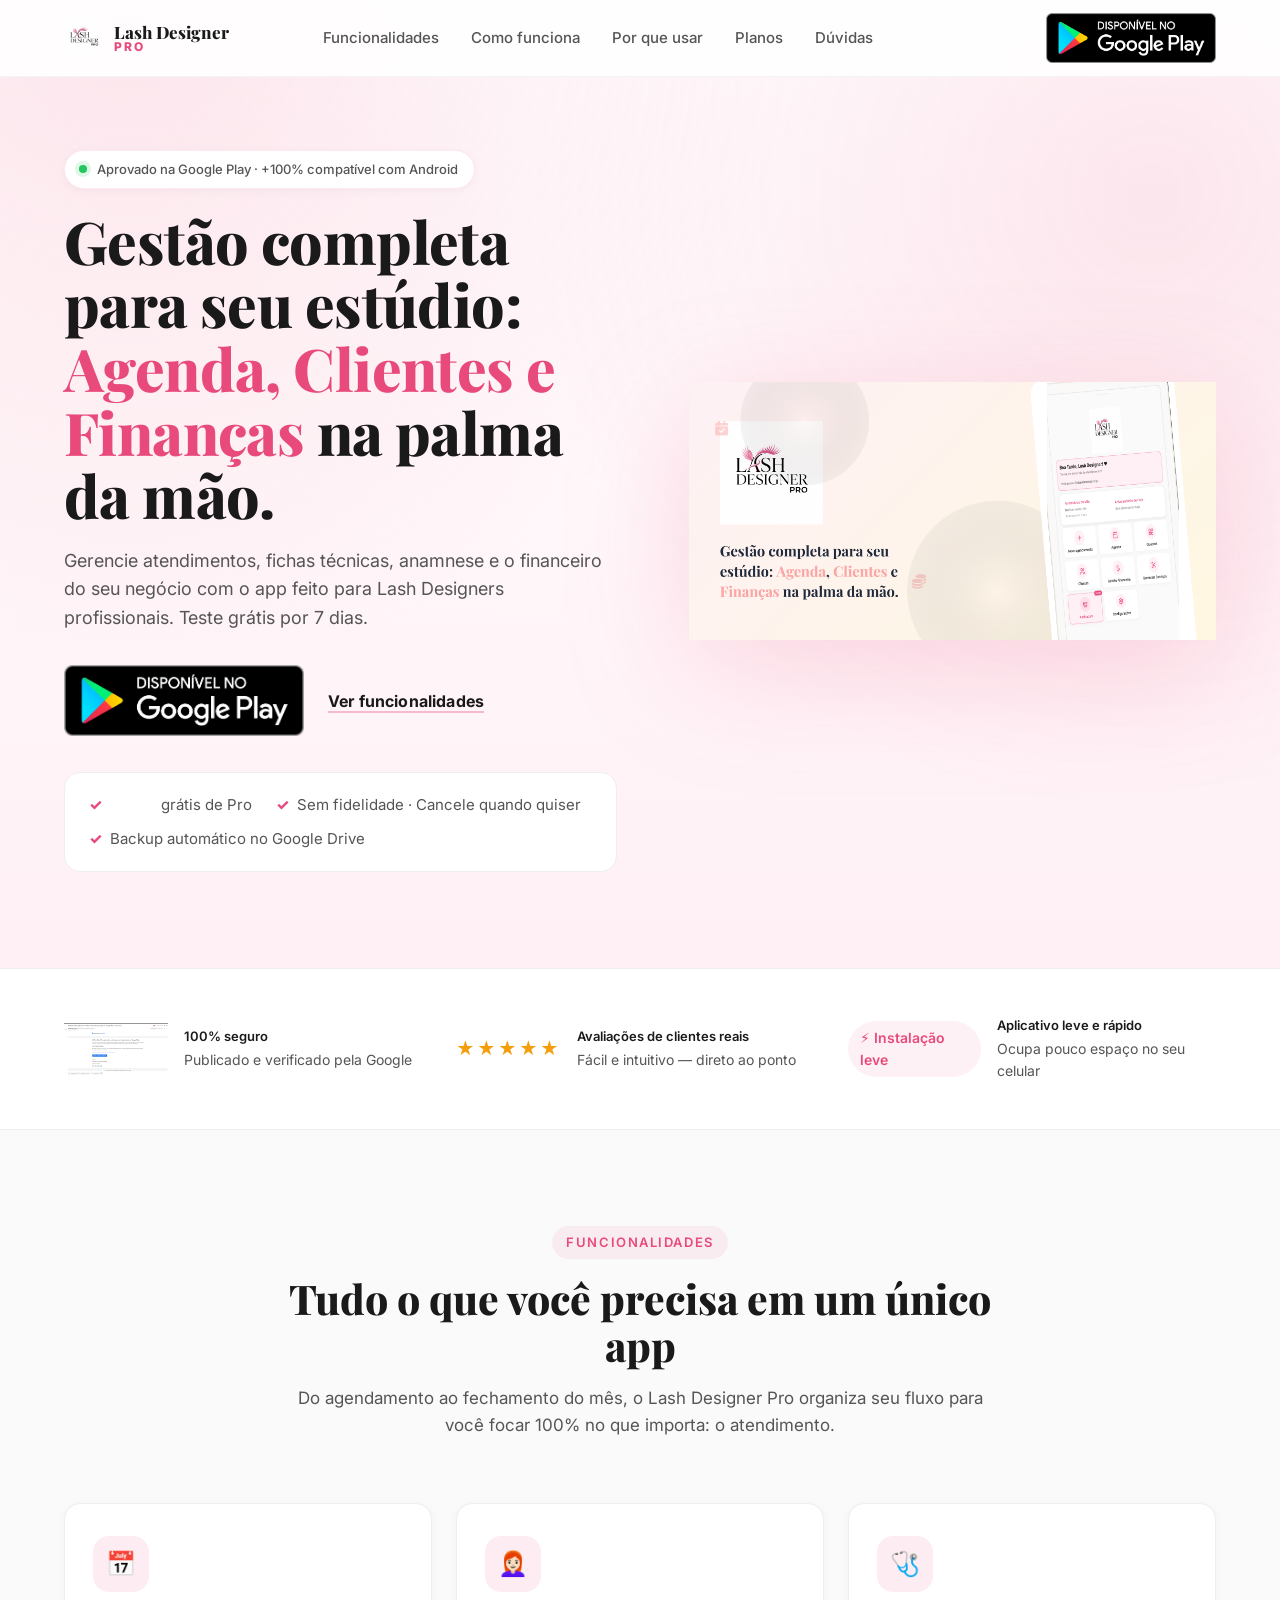
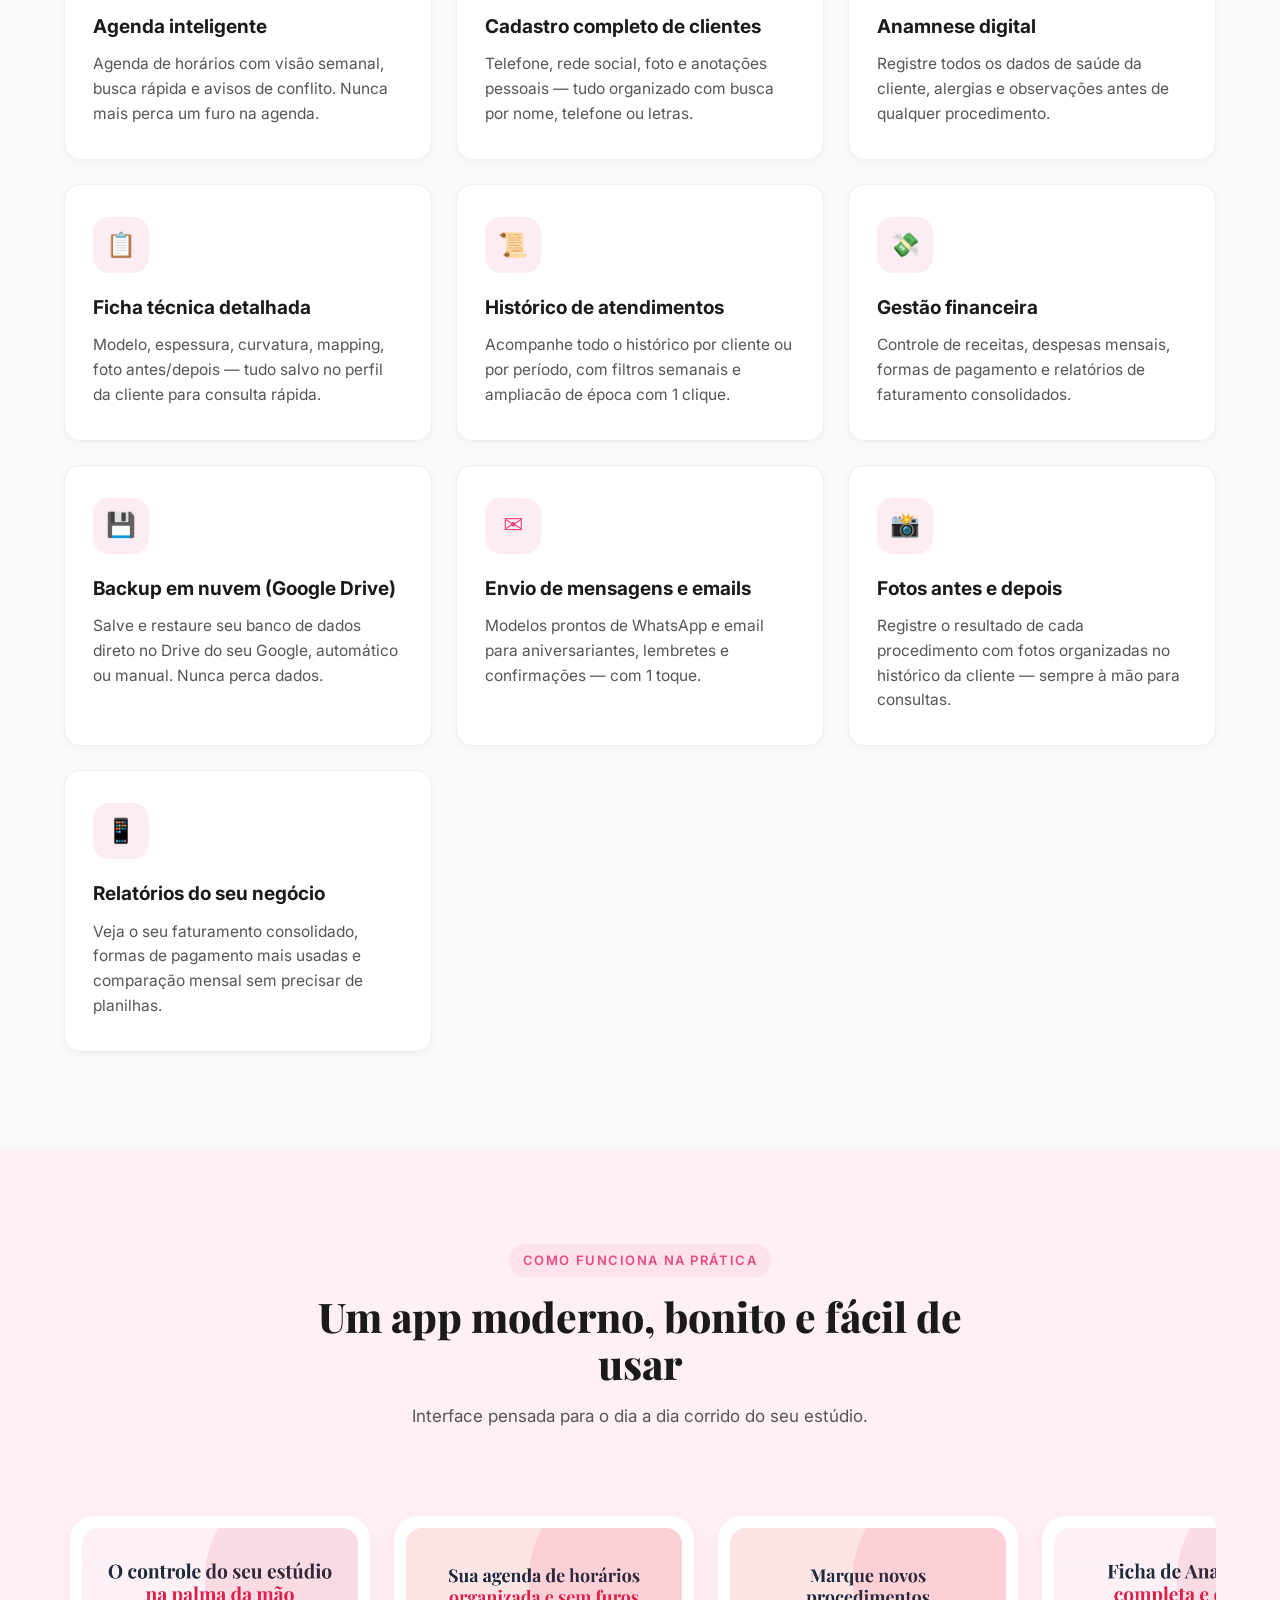
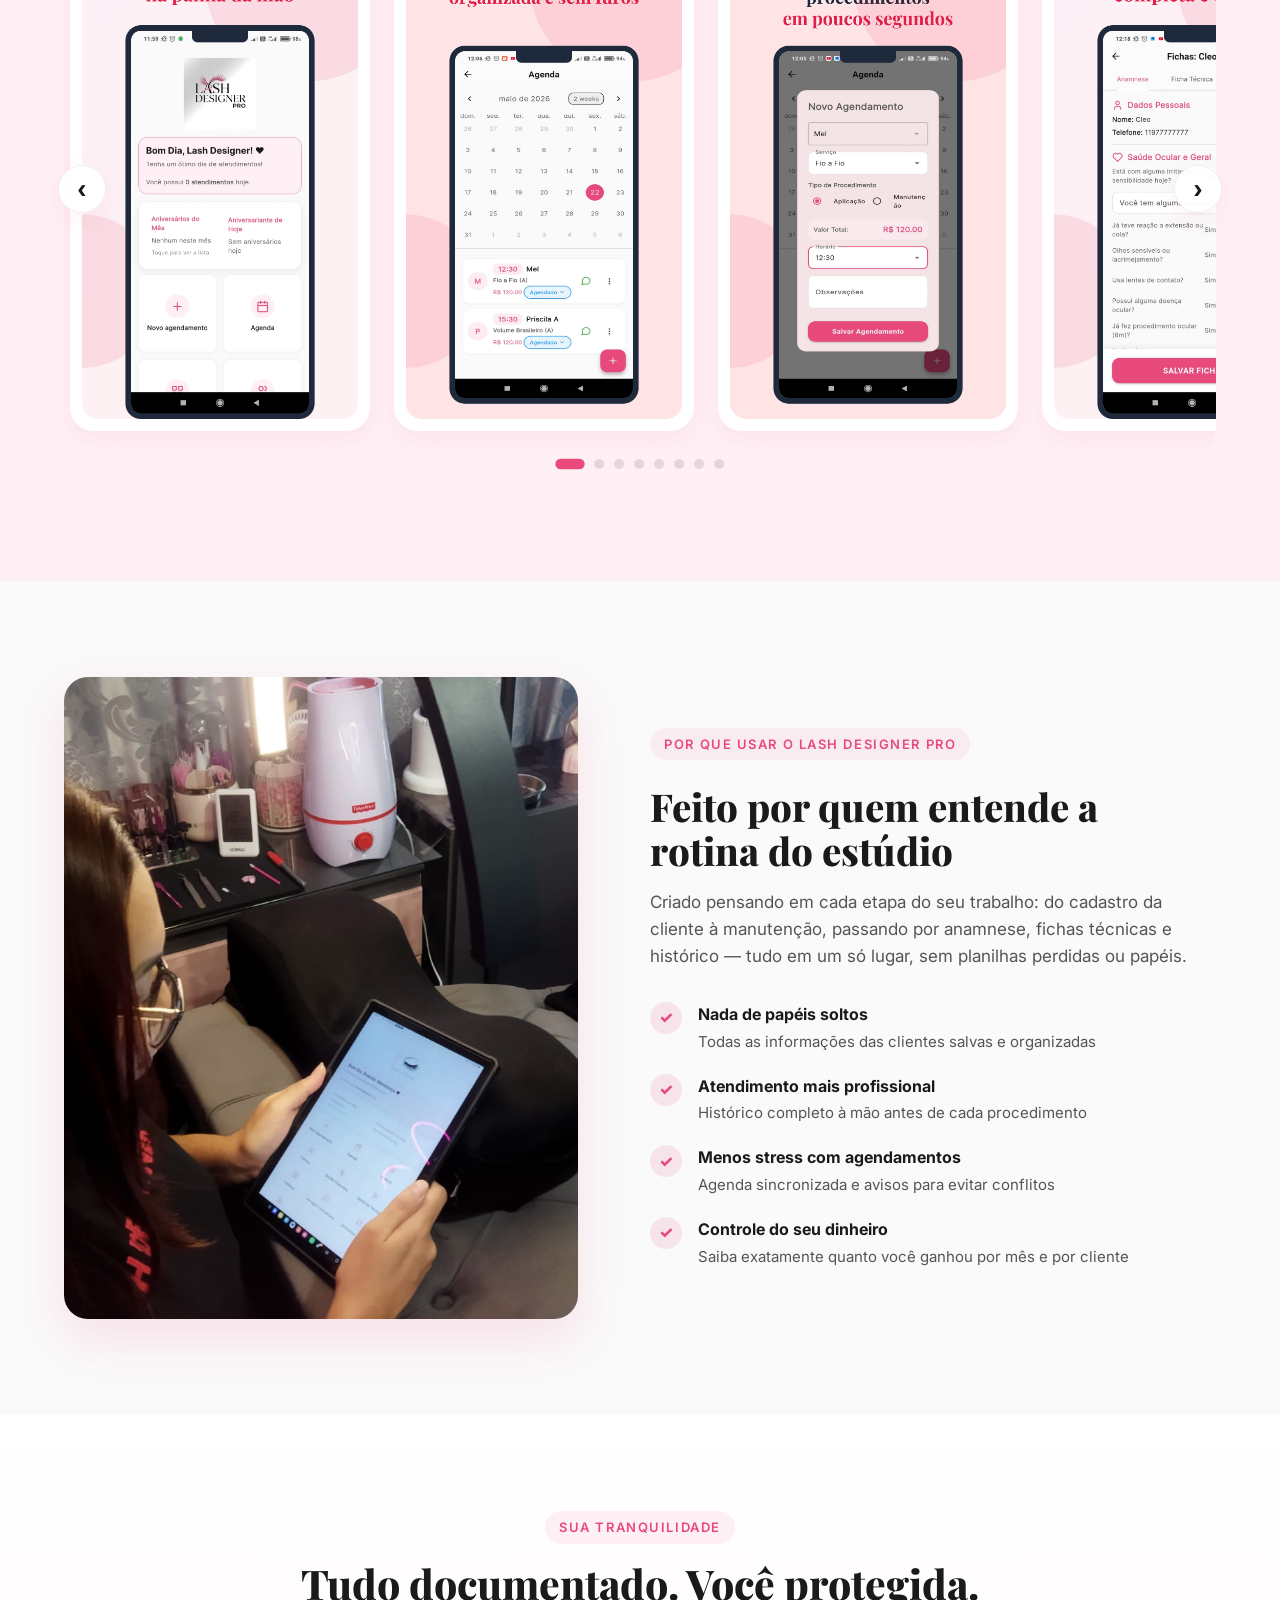
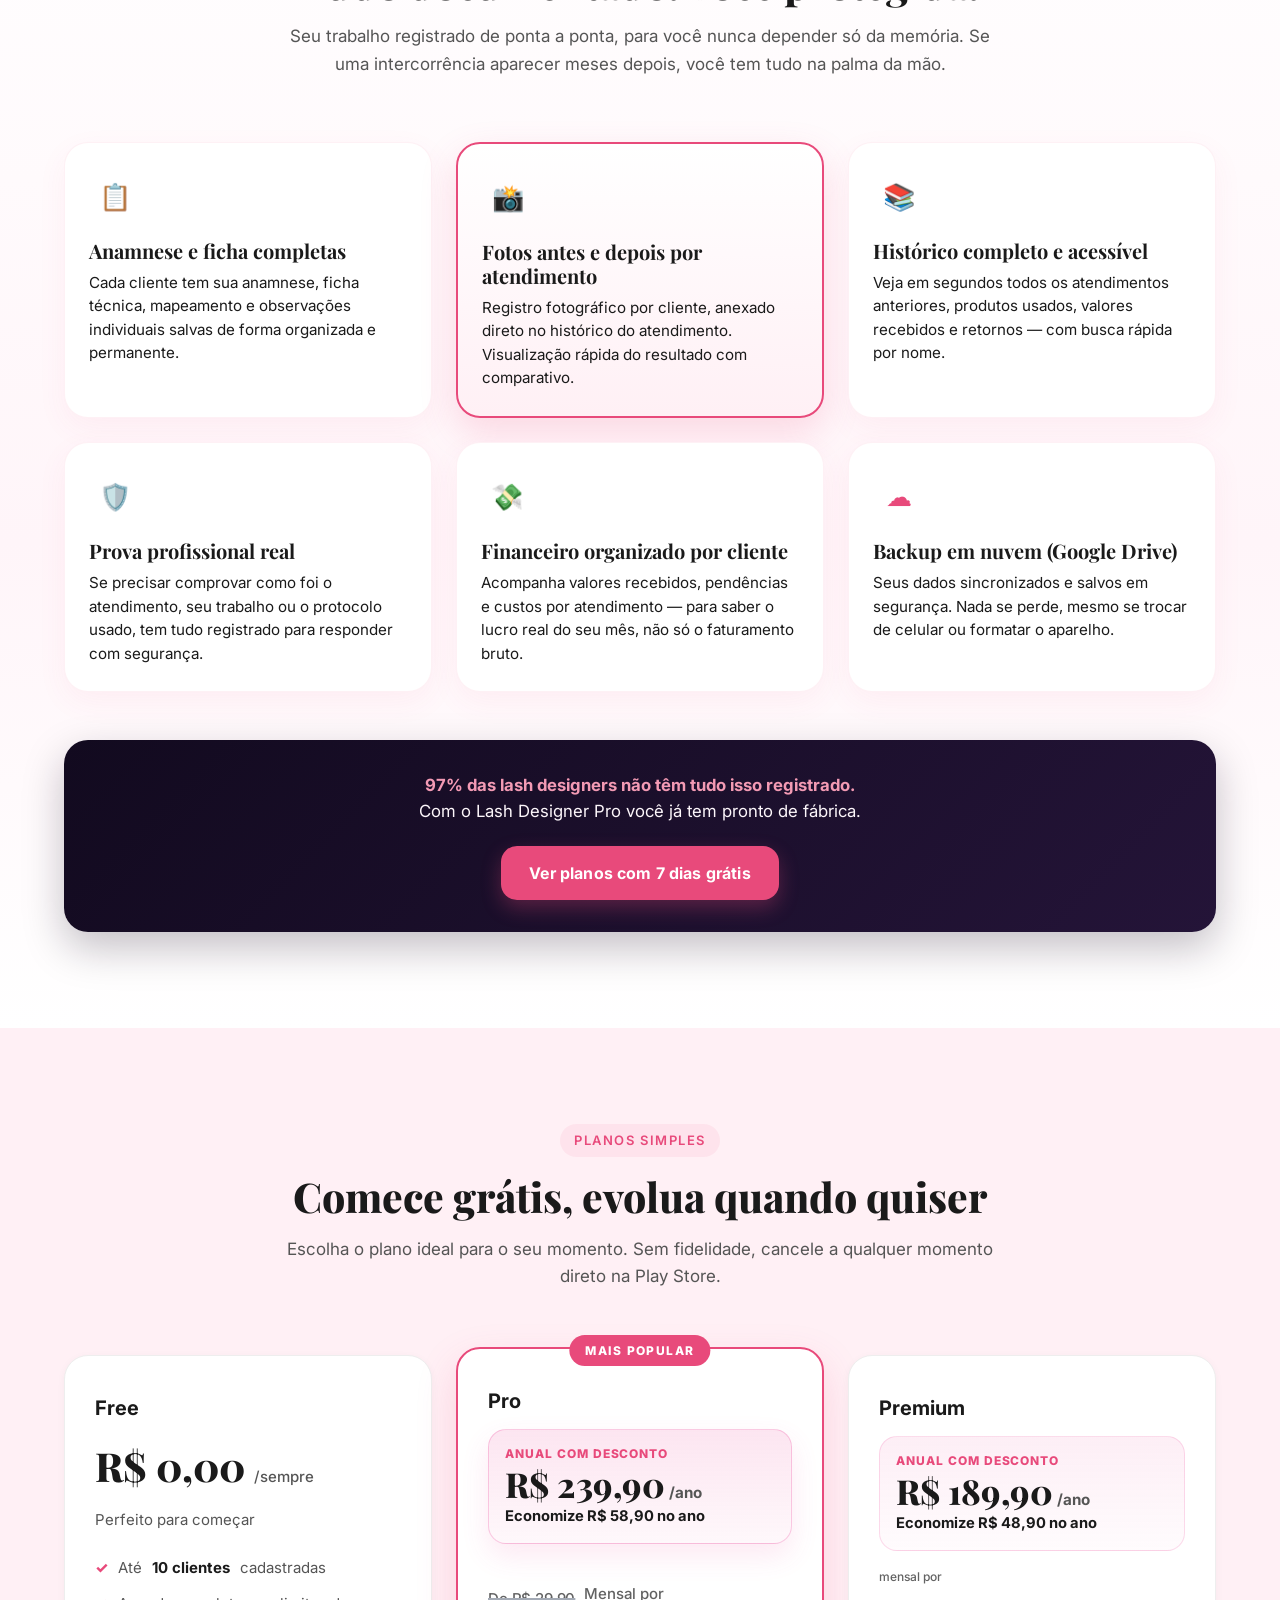
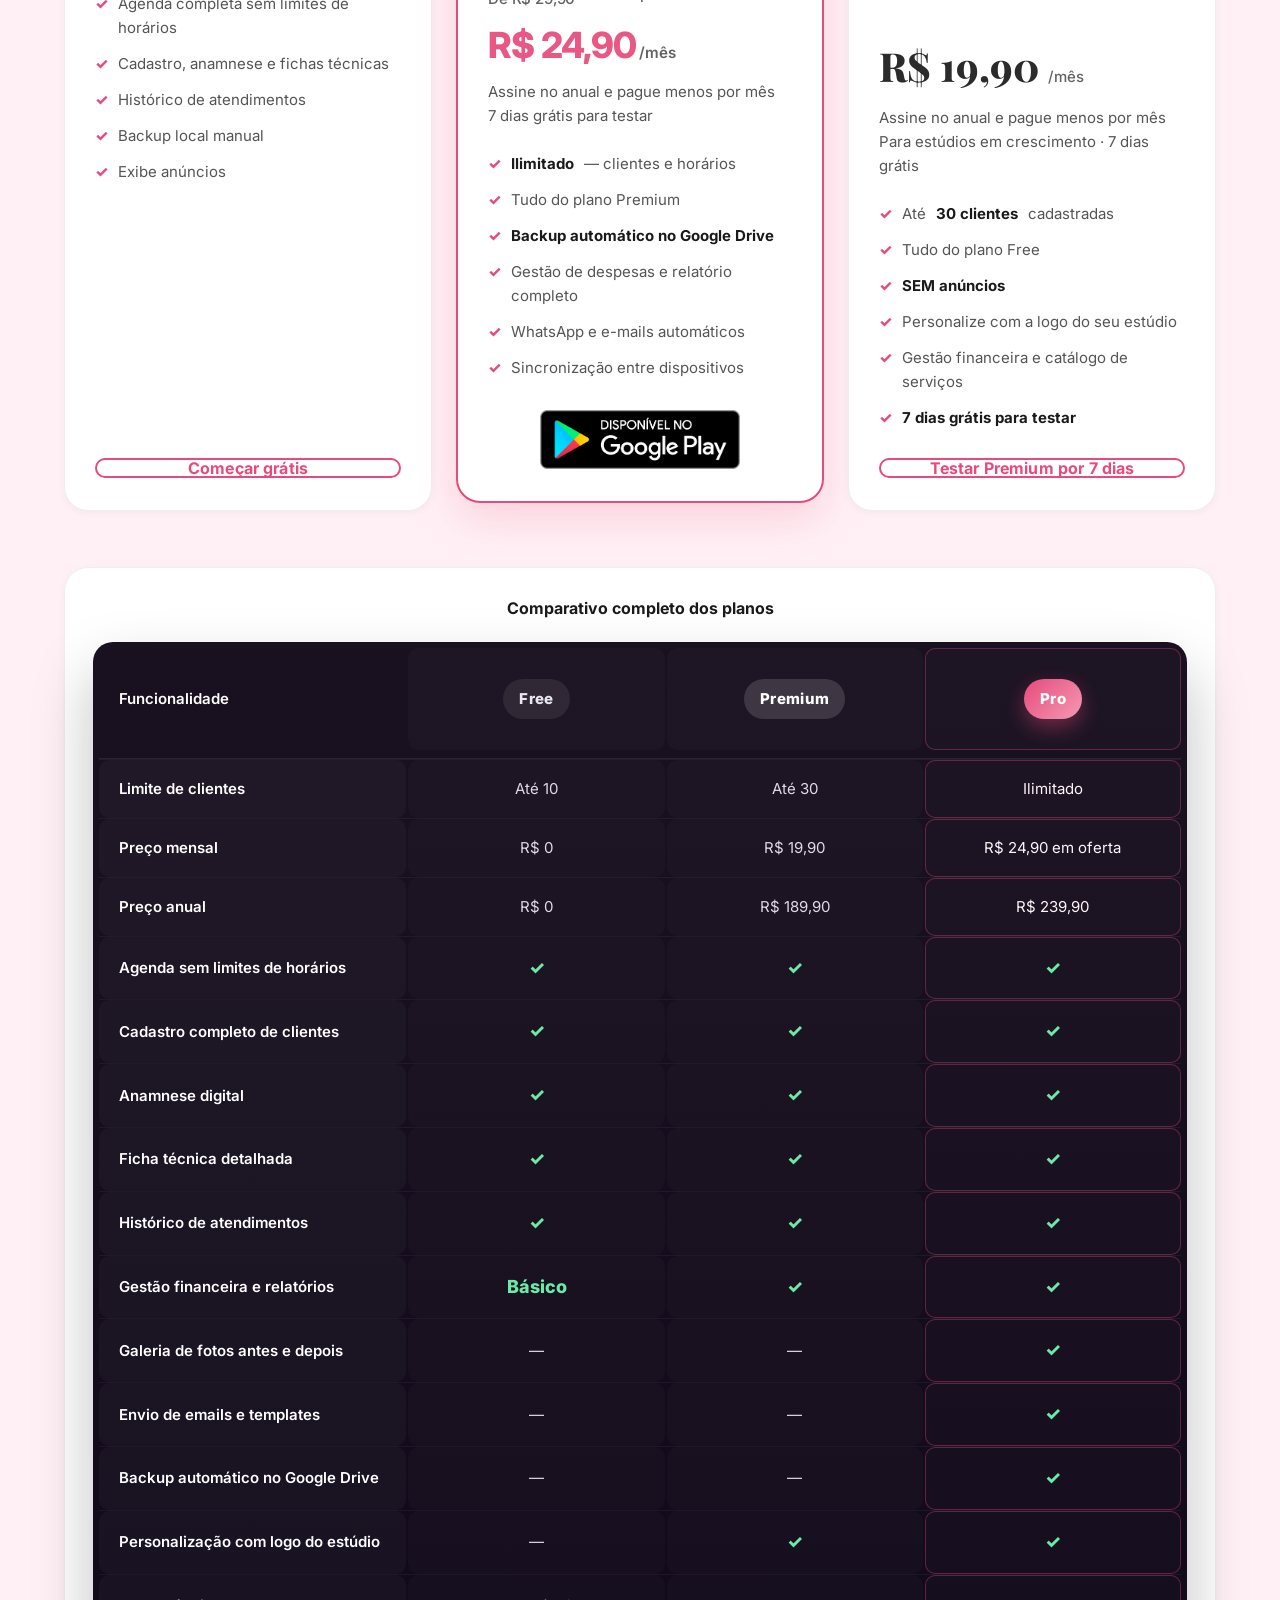
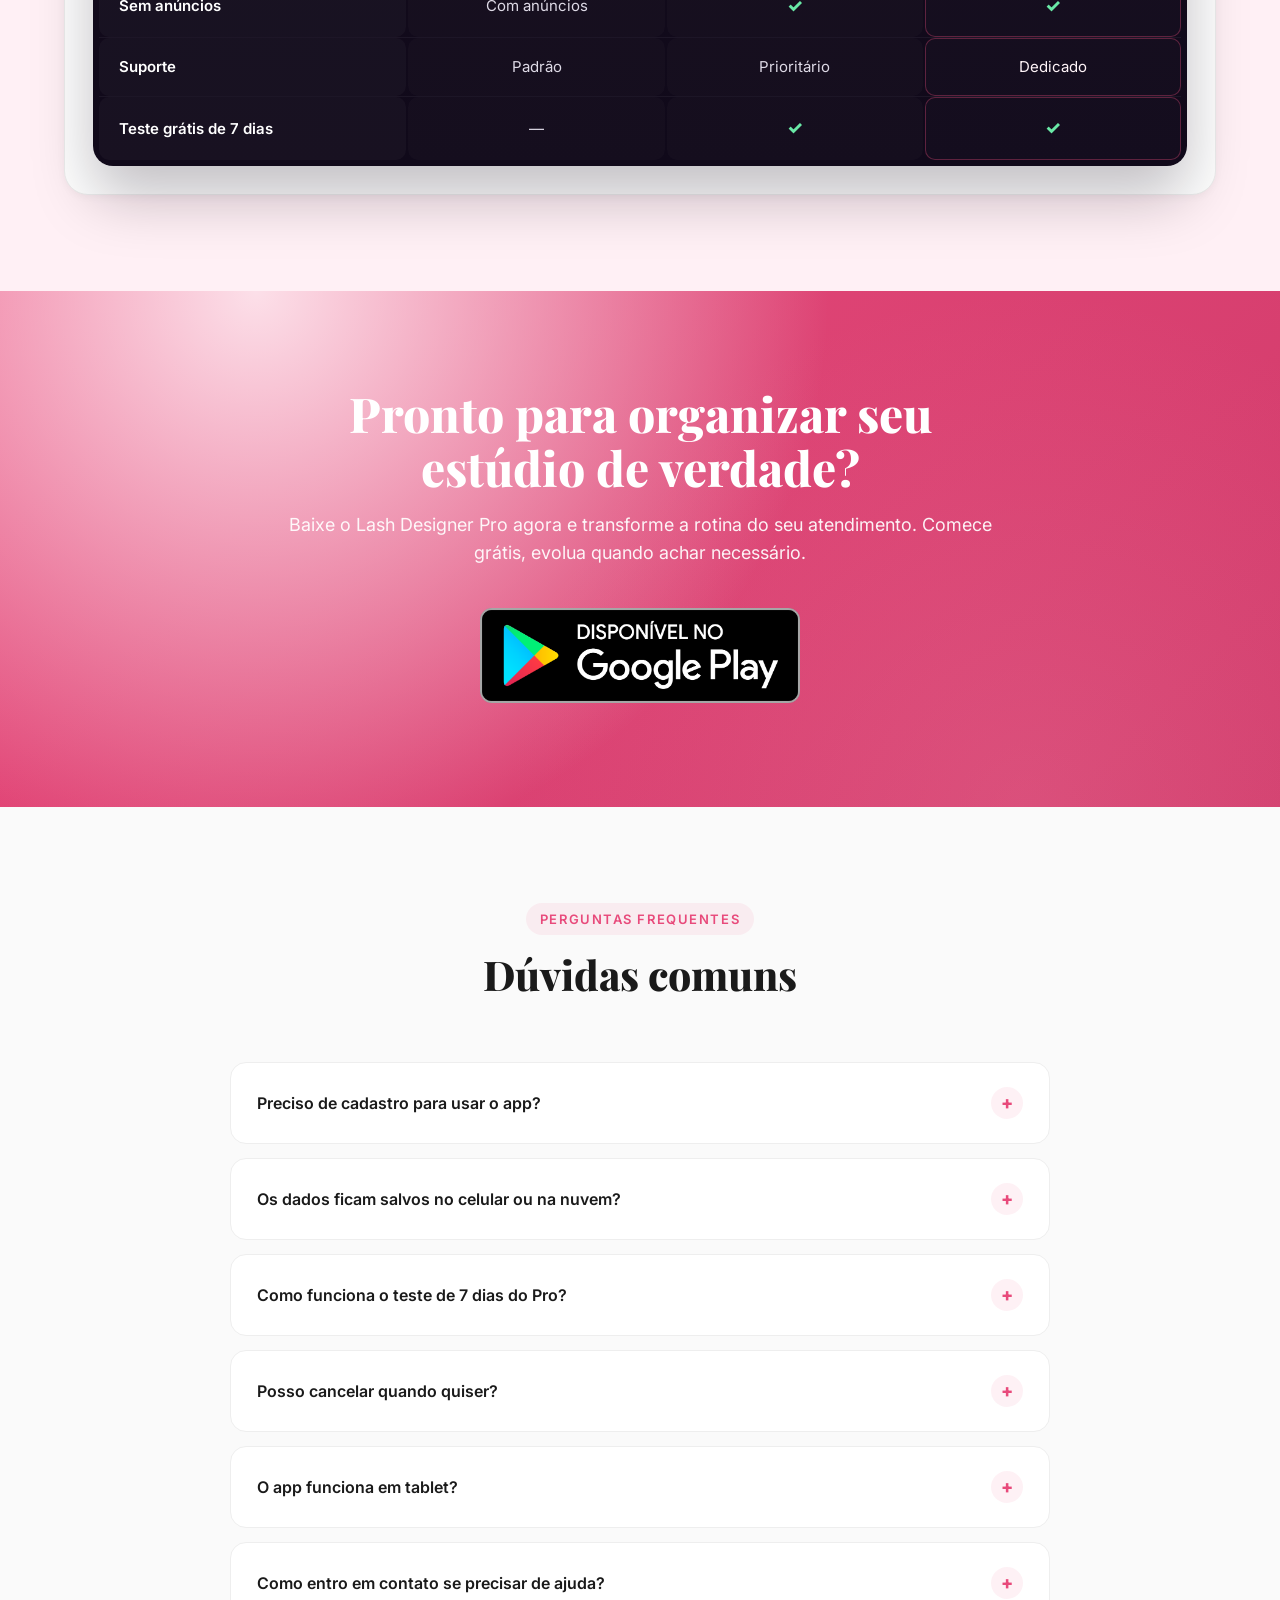
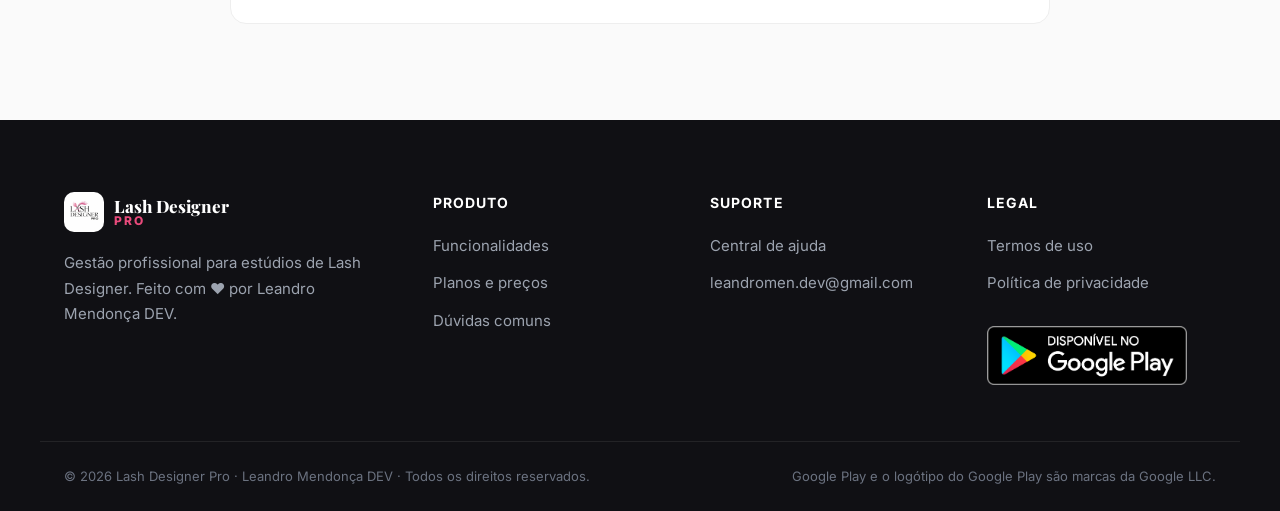
==== commit 9e1c9e16: "Adicionado Planos Anuais" ====
--- a/index.html
+++ b/index.html
@@ -502,11 +502,11 @@
               <p class="plan-sub">Perfeito para começar</p>
             </header>
             <ul class="plan-list">
-              <li>Até <strong>20 clientes</strong> cadastradas</li>
+              <li>Até <strong>10 clientes</strong> cadastradas</li>
               <li>Agenda completa sem limites de horários</li>
               <li>Cadastro, anamnese e fichas técnicas</li>
               <li>Histórico de atendimentos</li>
-              <li>Gestão financeira básica</li>
+              <li>Backup local manual</li>
               <li>Exibe anúncios</li>
             </ul>
             <a
@@ -524,20 +524,26 @@
             <div class="plan-ribbon">MAIS POPULAR</div>
             <header class="plan-head">
               <h3>Pro</h3>
-              <p class="plan-price plan-price-promo">
+              <div class="plan-annual-box plan-annual-box-pro">
+                <span class="plan-annual-kicker">Anual com desconto</span>
+                <strong class="plan-annual-price">R$ 239,90<small>/ano</small></strong>
+                <span class="plan-annual-note">Economize R$ 58,90 no ano</span>
+              </div>
+              <p class="plan-price plan-price-promo plan-price-secondary">
                 <span class="price-old">De R$ 29,90</span>
-                <span class="price-label">Por</span>
+                <span class="price-label">Mensal por</span>
                 <strong class="price-new">R$ 24,90<small>/mês</small></strong>
               </p>
-              <p class="plan-sub">Estúdio profissional · 7 dias grátis</p>
+              <p class="plan-sub">Assine no anual e pague menos por mês</p>
+              <p class="plan-sub">7 dias grátis para testar</p>
             </header>
             <ul class="plan-list">
               <li><strong>Ilimitado</strong> — clientes e horários</li>
               <li>Tudo do plano Premium</li>
               <li><strong>Backup automático no Google Drive</strong></li>
-              <li>Envio de emails e templates</li>
-              <li>Galeria de fotos antes e depois por cliente</li>
-              <li>Suporte dedicado</li>
+              <li>Gestão de despesas e relatório completo</li>
+              <li>WhatsApp e e-mails automáticos</li>
+              <li>Sincronização entre dispositivos</li>
             </ul>
             <a
               class="play-badge-link play-badge-block"
@@ -560,19 +566,25 @@
           <article class="plan-card">
             <header class="plan-head">
               <h3>Premium</h3>
-              <p class="plan-price">
-                <span class="small">a partir de</span><br />
+              <div class="plan-annual-box">
+                <span class="plan-annual-kicker">Anual com desconto</span>
+                <strong class="plan-annual-price">R$ 189,90<small>/ano</small></strong>
+                <span class="plan-annual-note">Economize R$ 48,90 no ano</span>
+              </div>
+              <p class="plan-price plan-price-secondary">
+                <span class="small">mensal por</span><br />
                 R$ 19,90
                 <span>/mês</span>
               </p>
+              <p class="plan-sub">Assine no anual e pague menos por mês</p>
               <p class="plan-sub">Para estúdios em crescimento · 7 dias grátis</p>
             </header>
             <ul class="plan-list">
-              <li>Até <strong>40 clientes</strong> cadastradas</li>
+              <li>Até <strong>30 clientes</strong> cadastradas</li>
               <li>Tudo do plano Free</li>
               <li><strong>SEM anúncios</strong></li>
               <li>Personalize com a logo do seu estúdio</li>
-              <li>Suporte prioritário</li>
+              <li>Gestão financeira e catálogo de serviços</li>
               <li><strong>7 dias grátis para testar</strong></li>
             </ul>
             <a
@@ -605,9 +617,23 @@
 
             <div class="pricing-table-row" role="row">
               <div class="pricing-table-cell pricing-table-feature" role="cell">Limite de clientes</div>
-              <div class="pricing-table-cell" role="cell">Até 20</div>
-              <div class="pricing-table-cell" role="cell">Até 40</div>
+              <div class="pricing-table-cell" role="cell">Até 10</div>
+              <div class="pricing-table-cell" role="cell">Até 30</div>
               <div class="pricing-table-cell pricing-table-featured" role="cell">Ilimitado</div>
+            </div>
+
+            <div class="pricing-table-row" role="row">
+              <div class="pricing-table-cell pricing-table-feature" role="cell">Preço mensal</div>
+              <div class="pricing-table-cell" role="cell">R$ 0</div>
+              <div class="pricing-table-cell" role="cell">R$ 19,90</div>
+              <div class="pricing-table-cell pricing-table-featured" role="cell">R$ 24,90 em oferta</div>
+            </div>
+
+            <div class="pricing-table-row" role="row">
+              <div class="pricing-table-cell pricing-table-feature" role="cell">Preço anual</div>
+              <div class="pricing-table-cell" role="cell">R$ 0</div>
+              <div class="pricing-table-cell" role="cell">R$ 189,90</div>
+              <div class="pricing-table-cell pricing-table-featured" role="cell">R$ 239,90</div>
             </div>
 
             <div class="pricing-table-row" role="row">
@@ -713,13 +739,13 @@
                 <p class="plan-mobile-price">R$ 0<small>/mês</small></p>
               </header>
               <ul class="plan-mobile-list">
-                <li><span class="lbl">Limite de clientes</span><strong>Até 20</strong></li>
+                <li><span class="lbl">Limite de clientes</span><strong>Até 10</strong></li>
                 <li><span class="lbl">Agenda sem limites</span><span class="ok">✓</span></li>
                 <li><span class="lbl">Cadastro completo de clientes</span><span class="ok">✓</span></li>
                 <li><span class="lbl">Anamnese digital</span><span class="ok">✓</span></li>
                 <li><span class="lbl">Ficha técnica detalhada</span><span class="ok">✓</span></li>
                 <li><span class="lbl">Histórico de atendimentos</span><span class="ok">✓</span></li>
-                <li><span class="lbl">Gestão financeira / relatórios</span><strong>Básico</strong></li>
+                <li><span class="lbl">Backup local manual</span><span class="ok">✓</span></li>
                 <li><span class="lbl">Galeria de fotos antes e depois</span><span class="no">—</span></li>
                 <li><span class="lbl">Envio de e-mails e templates</span><span class="no">—</span></li>
                 <li><span class="lbl">Backup Google Drive</span><span class="no">—</span></li>
@@ -739,11 +765,16 @@
               <header class="plan-mobile-head">
                 <span class="plan-mini plan-mini-premium">Premium</span>
                 <h4>Para estúdios em crescimento</h4>
-                <p class="plan-mobile-price">R$ 19,90<small>/mês</small></p>
+                <div class="plan-mobile-annual">
+                  <span class="plan-mobile-annual-kicker">Anual com desconto</span>
+                  <strong>R$ 189,90<small>/ano</small></strong>
+                  <span class="plan-mobile-annual-note">Economize R$ 48,90</span>
+                </div>
+                <p class="plan-mobile-price plan-mobile-price-secondary">R$ 19,90<small>/mês</small></p>
                 <span class="plan-mobile-tag">7 dias grátis</span>
               </header>
               <ul class="plan-mobile-list">
-                <li><span class="lbl">Limite de clientes</span><strong>Até 40</strong></li>
+                <li><span class="lbl">Limite de clientes</span><strong>Até 30</strong></li>
                 <li><span class="lbl">Agenda sem limites</span><span class="ok">✓</span></li>
                 <li><span class="lbl">Cadastro completo de clientes</span><span class="ok">✓</span></li>
                 <li><span class="lbl">Anamnese digital</span><span class="ok">✓</span></li>
@@ -770,9 +801,14 @@
               <header class="plan-mobile-head">
                 <span class="plan-mini plan-mini-pro">Pro</span>
                 <h4>Para estúdios profissionais</h4>
-                <p class="plan-mobile-price plan-mobile-promo">
+                <div class="plan-mobile-annual plan-mobile-annual-pro">
+                  <span class="plan-mobile-annual-kicker">Anual com desconto</span>
+                  <strong>R$ 239,90<small>/ano</small></strong>
+                  <span class="plan-mobile-annual-note">Economize R$ 58,90</span>
+                </div>
+                <p class="plan-mobile-price plan-mobile-promo plan-mobile-price-secondary">
                   <span class="price-old">De R$ 29,90</span>
-                  <span class="plan-mobile-new plan-mobile-new-big">Por <strong>R$ 24,90</strong><small>/mês</small></span>
+                  <span class="plan-mobile-new plan-mobile-new-big">Mensal por <strong>R$ 24,90</strong><small>/mês</small></span>
                 </p>
                 <span class="plan-mobile-tag">7 dias grátis</span>
               </header>
@@ -784,12 +820,12 @@
                 <li><span class="lbl">Ficha técnica detalhada</span><span class="ok">✓</span></li>
                 <li><span class="lbl">Histórico de atendimentos</span><span class="ok">✓</span></li>
                 <li><span class="lbl">Gestão financeira / relatórios</span><span class="ok">✓</span></li>
-                <li><span class="lbl">Galeria de fotos antes e depois</span><span class="ok">✓</span></li>
+                <li><span class="lbl">Gestão de despesas</span><span class="ok">✓</span></li>
                 <li><span class="lbl">Envio de e-mails e templates</span><span class="ok">✓</span></li>
                 <li><span class="lbl">Backup Google Drive</span><span class="ok">✓</span></li>
                 <li><span class="lbl">Logo do seu estúdio</span><span class="ok">✓</span></li>
                 <li><span class="lbl">Sem anúncios</span><span class="ok">✓</span></li>
-                <li><span class="lbl">Suporte</span><strong>Dedicado</strong></li>
+                <li><span class="lbl">Sincronização entre dispositivos</span><span class="ok">✓</span></li>
                 <li><span class="lbl">Teste grátis de 7 dias</span><span class="ok">✓</span></li>
               </ul>
               <div class="plan-mobile-foot">
--- a/css/styles.css
+++ b/css/styles.css
@@ -922,6 +922,59 @@
   font-size: 0.9375rem;
 }
 
+.plan-annual-box {
+  display: grid;
+  gap: 4px;
+  margin: 0 0 14px;
+  padding: 14px 16px;
+  border-radius: 18px;
+  background: linear-gradient(180deg, rgba(236, 72, 153, 0.09), rgba(236, 72, 153, 0.02));
+  border: 1px solid rgba(236, 72, 153, 0.18);
+}
+
+.plan-annual-box-pro {
+  background: linear-gradient(180deg, rgba(236, 72, 153, 0.14), rgba(236, 72, 153, 0.04));
+  border-color: rgba(236, 72, 153, 0.26);
+  box-shadow: 0 12px 28px rgba(236, 72, 153, 0.12);
+}
+
+.plan-annual-kicker {
+  font-size: 0.75rem;
+  font-weight: 800;
+  letter-spacing: 0.08em;
+  text-transform: uppercase;
+  color: var(--primary);
+}
+
+.plan-annual-price {
+  display: inline-flex;
+  align-items: baseline;
+  gap: 4px;
+  font-family: var(--font-display);
+  font-size: 2.15rem;
+  font-weight: 800;
+  color: var(--text);
+  line-height: 1;
+}
+
+.plan-annual-price small {
+  font-size: 0.95rem;
+  font-family: var(--font-sans);
+  font-weight: 700;
+  color: var(--subtext);
+}
+
+.plan-annual-note {
+  font-size: 0.92rem;
+  font-weight: 700;
+  color: var(--text);
+}
+
+.plan-price-secondary {
+  margin-bottom: 6px;
+  opacity: 0.92;
+}
+
 .plan-list {
   list-style: none;
   display: flex;
@@ -1944,6 +1997,54 @@
   margin-left: 2px;
 }
 
+.plan-mobile-price-secondary {
+  font-size: 1.5rem;
+  margin-top: 10px;
+}
+
+.plan-mobile-annual {
+  display: grid;
+  gap: 3px;
+  margin: 8px 0 10px;
+  padding: 12px 14px;
+  border-radius: 16px;
+  background: linear-gradient(180deg, rgba(236, 72, 153, 0.1), rgba(236, 72, 153, 0.03));
+  border: 1px solid rgba(236, 72, 153, 0.18);
+}
+
+.plan-mobile-annual-pro {
+  background: linear-gradient(180deg, rgba(236, 72, 153, 0.14), rgba(236, 72, 153, 0.05));
+  border-color: rgba(236, 72, 153, 0.28);
+}
+
+.plan-mobile-annual-kicker {
+  font-size: 0.72rem;
+  font-weight: 800;
+  letter-spacing: 0.08em;
+  text-transform: uppercase;
+  color: var(--primary);
+}
+
+.plan-mobile-annual strong {
+  display: inline-flex;
+  align-items: baseline;
+  gap: 3px;
+  font-size: 1.75rem;
+  line-height: 1;
+  color: var(--text);
+}
+
+.plan-mobile-annual strong small {
+  font-size: 0.8rem;
+  color: var(--subtext);
+}
+
+.plan-mobile-annual-note {
+  font-size: 0.86rem;
+  font-weight: 700;
+  color: var(--text);
+}
+
 .plan-mobile-tag {
   display: inline-block;
   margin-top: 4px;
